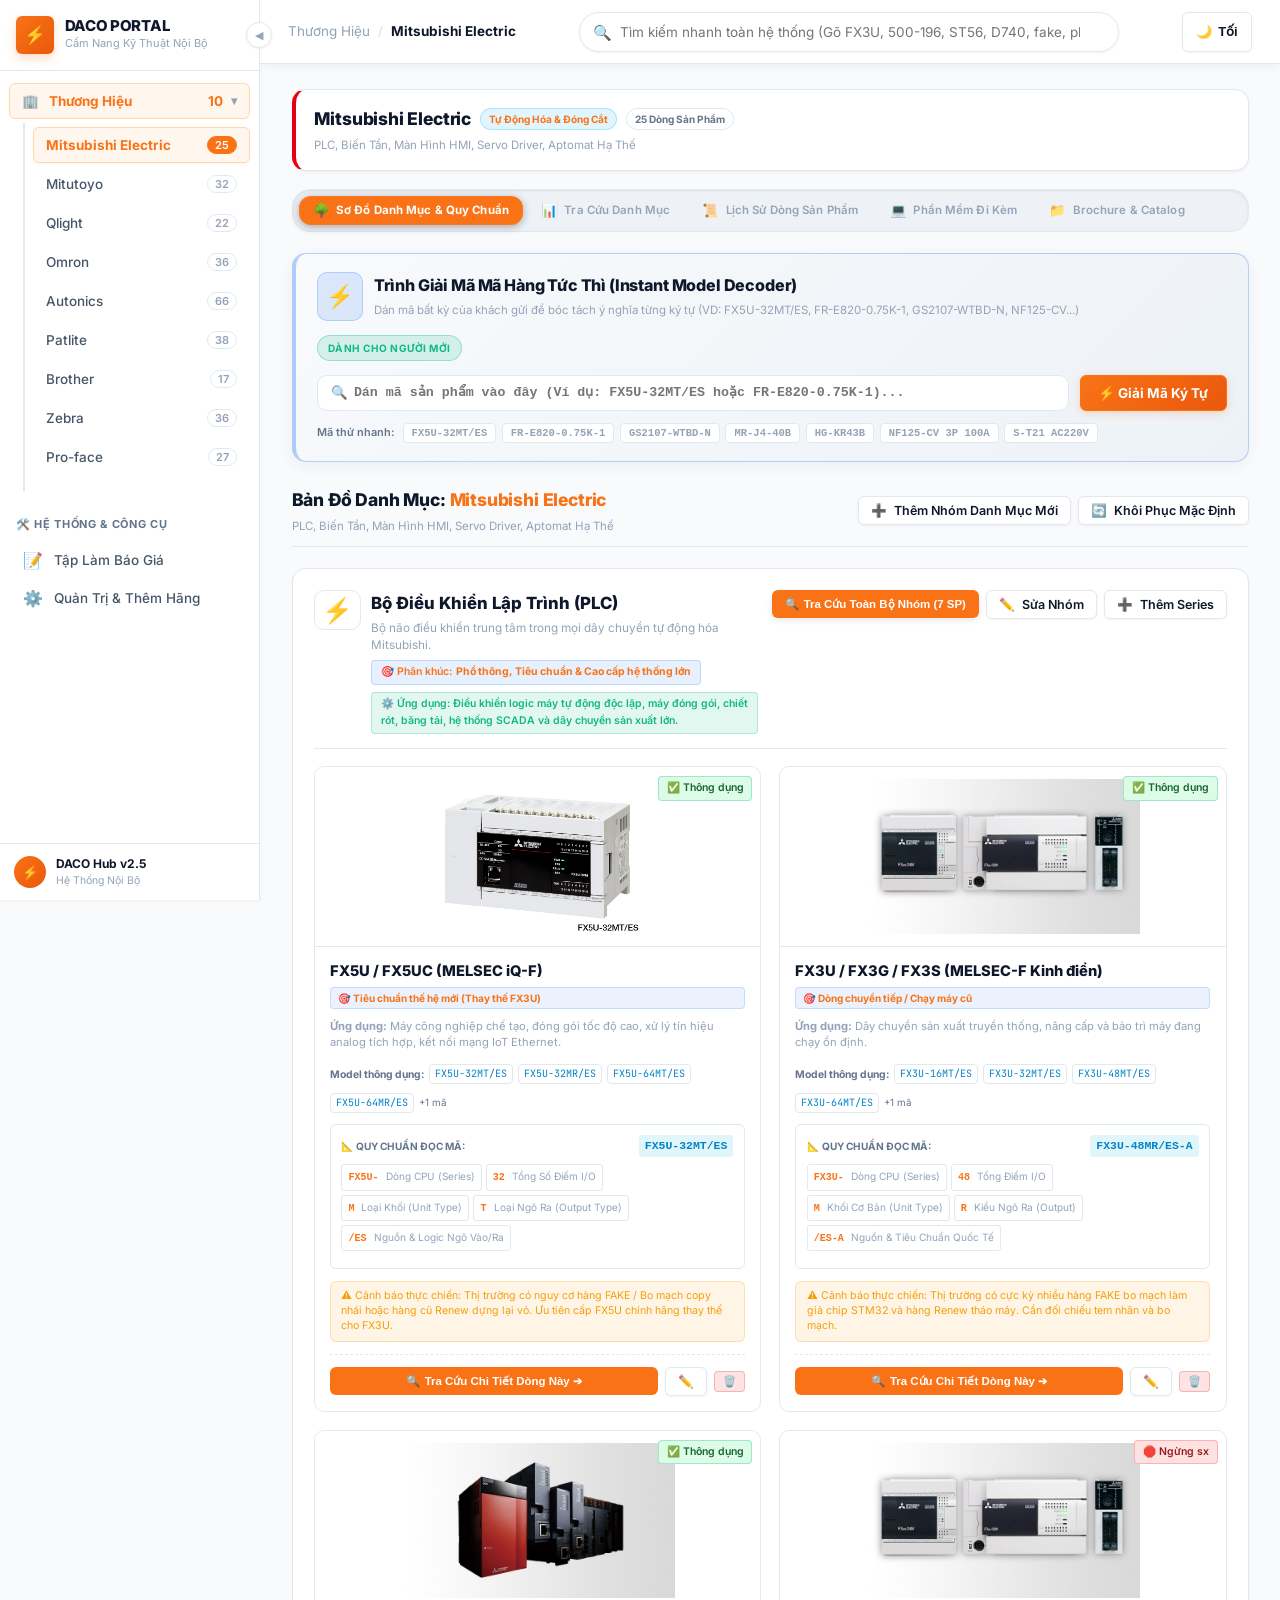
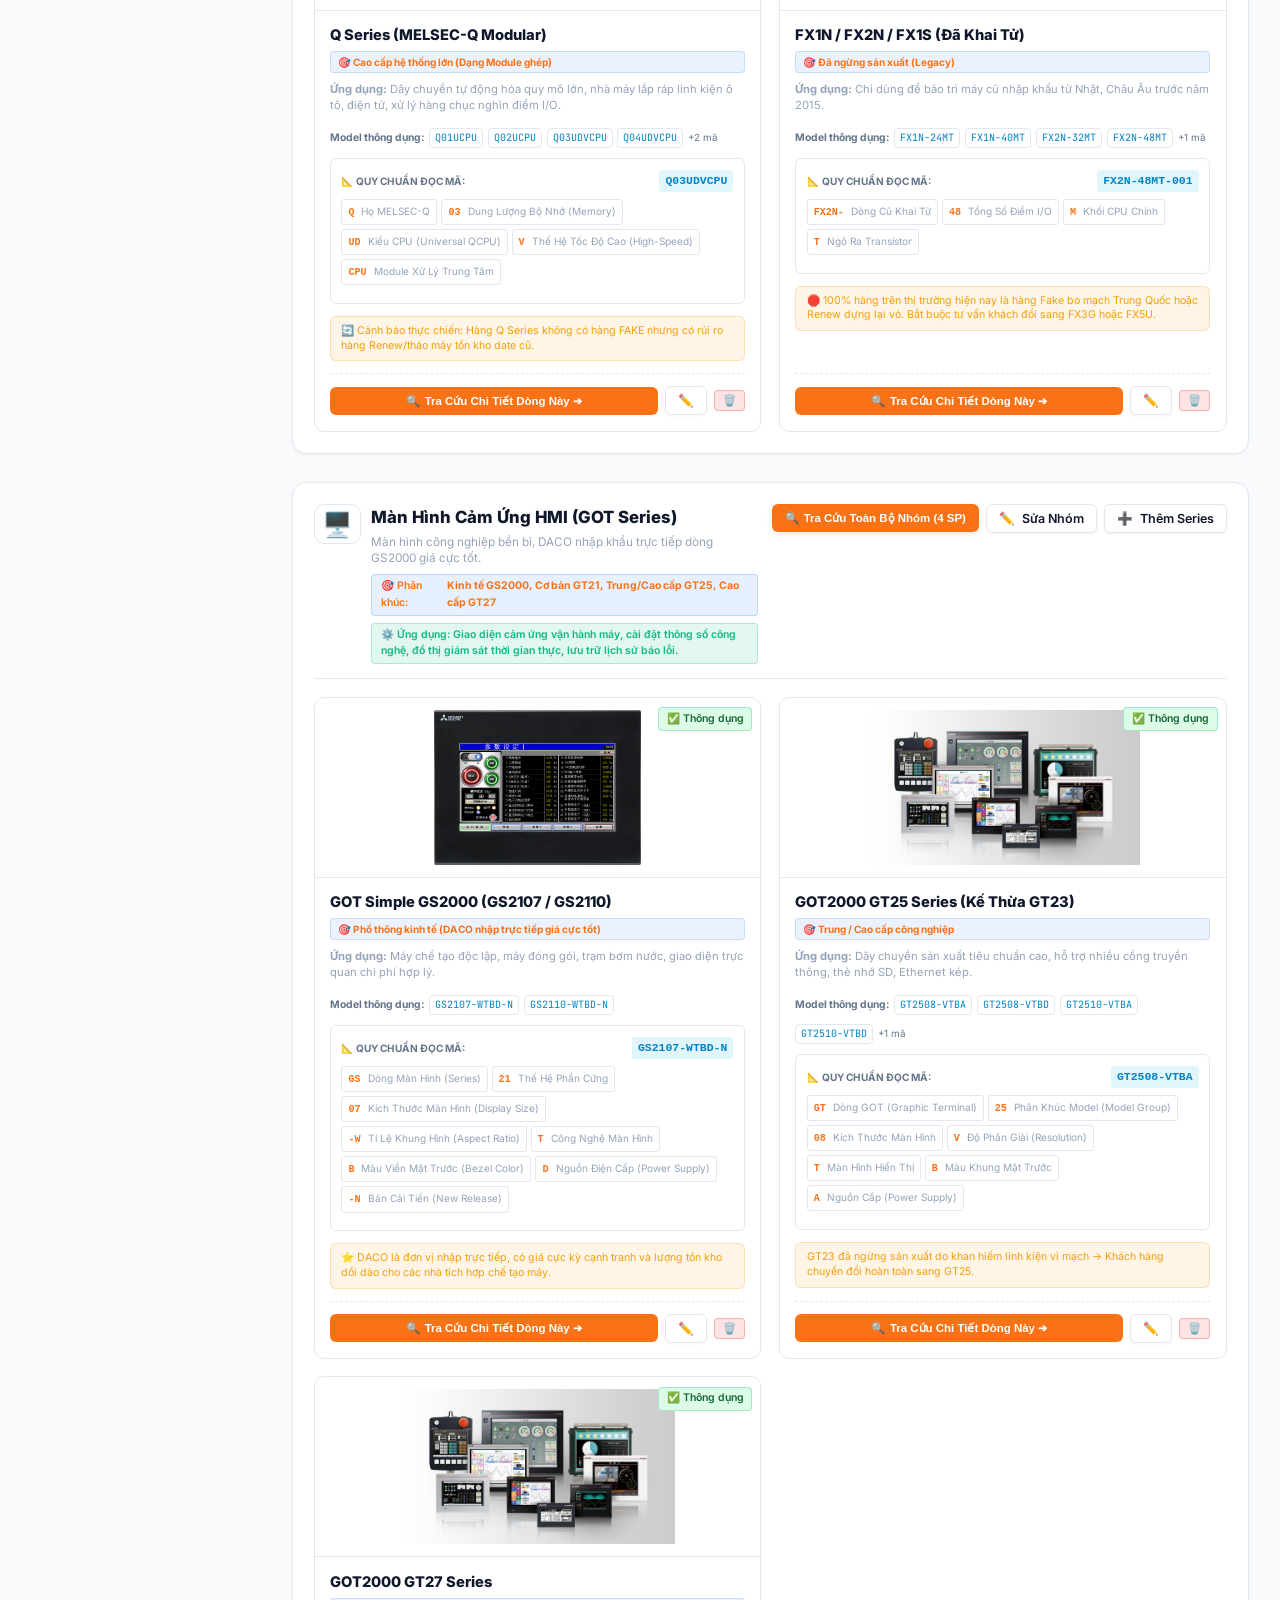
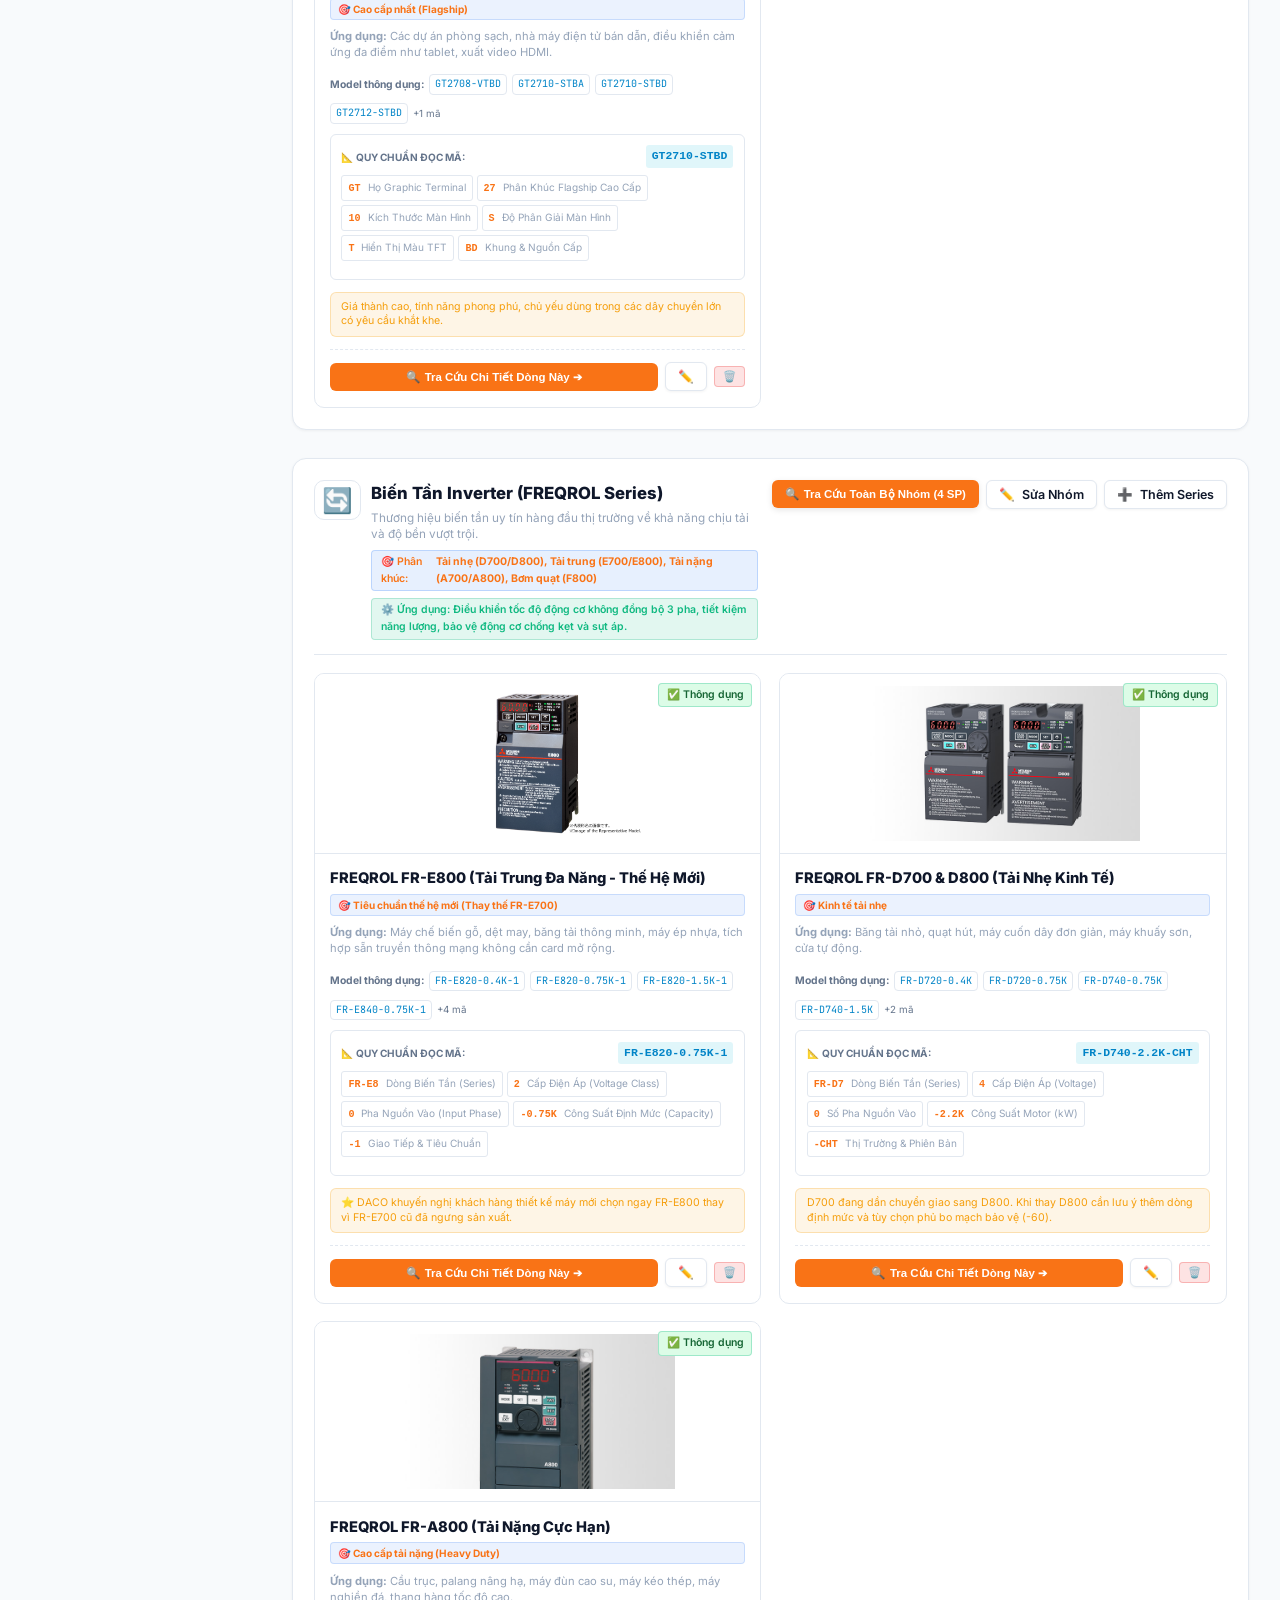
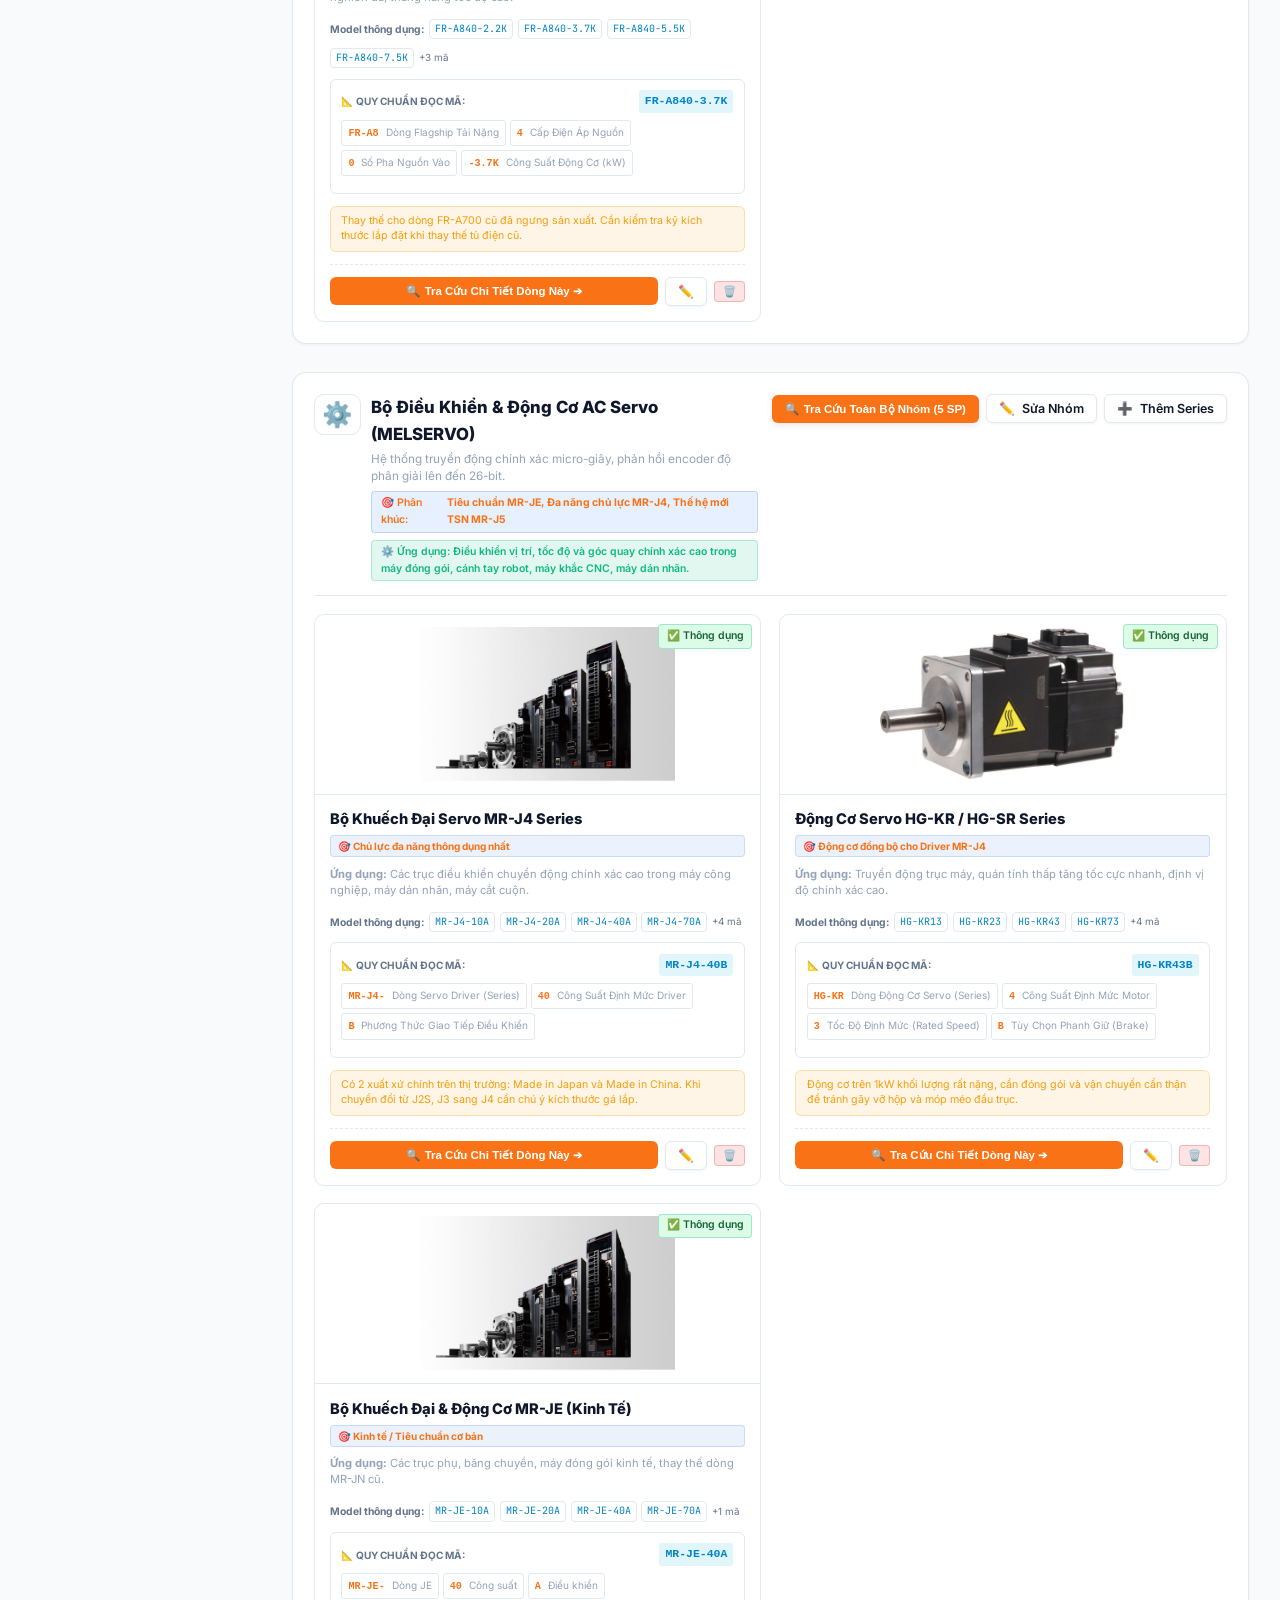
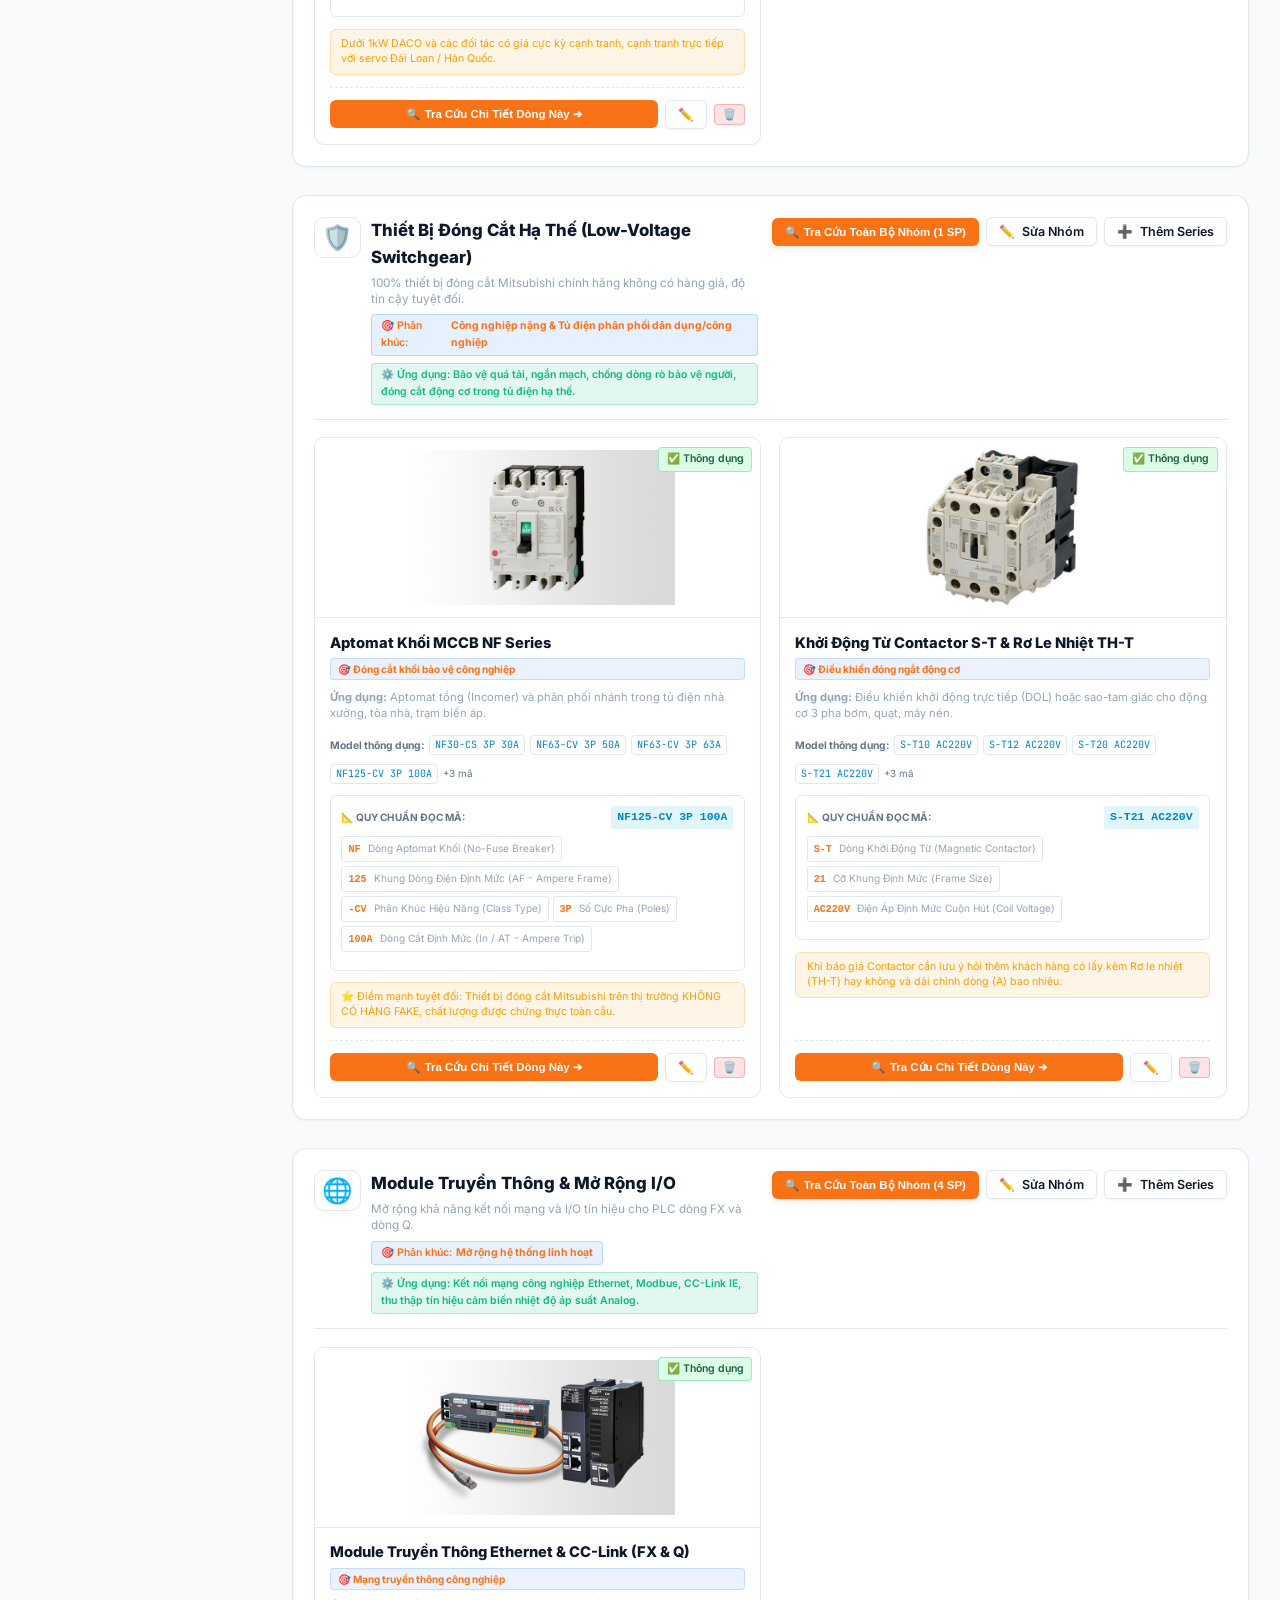
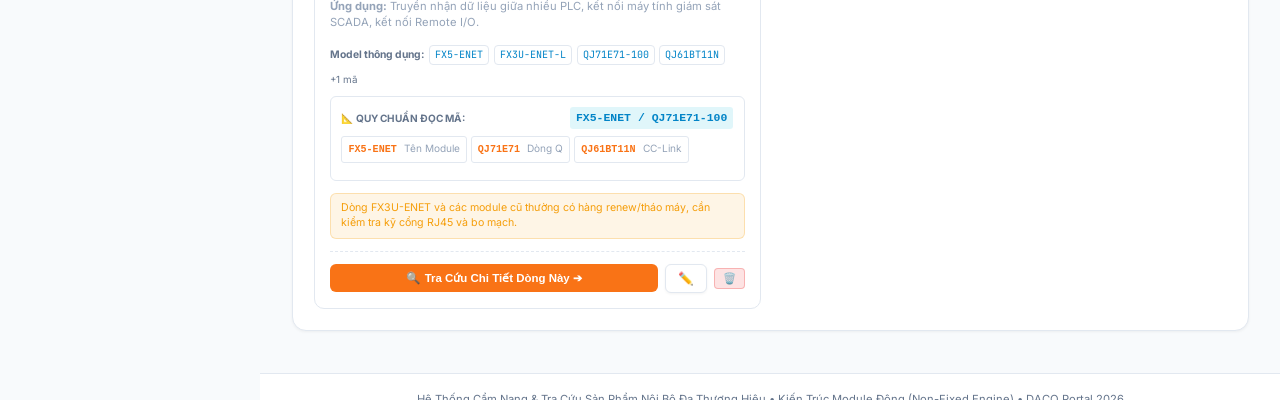
==== index.html @ 9a7bb79b "feat: DACO Technical Portal - Mitsubishi, Qlight, Brother, Pro-face with product thumbnails and deco" ====
<!DOCTYPE html>
<html lang="vi">
<head>
  <meta charset="UTF-8">
  <meta name="viewport" content="width=device-width, initial-scale=1.0">
  <title>DACO PORTAL - Cổng Tra Cứu Kỹ Thuật & Cẩm Nang Sản Phẩm Nội Bộ</title>
  <link rel="preconnect" href="https://fonts.googleapis.com">
  <link rel="preconnect" href="https://fonts.gstatic.com" crossorigin>
  <link href="https://fonts.googleapis.com/css2?family=Inter:wght@300;400;500;600;700;800&family=JetBrains+Mono:wght@400;500;600;700&display=swap" rel="stylesheet">
  <link rel="stylesheet" href="assets/style.css">
</head>
<body data-theme="light">

  <div class="app-layout">
    <!-- LEFT SIDEBAR: DACO 3-TIER NAVIGATION -->
    <aside class="sidebar" id="appSidebar">
      <button class="sidebar-toggle" id="sidebarToggleBtn" title="Thu gọn / Mở rộng menu">◀</button>

      <div class="sidebar-logo">
        <div class="sidebar-logo-icon">⚡</div>
        <div class="sidebar-logo-text">
          <h1>DACO PORTAL</h1>
          <span>Cẩm Nang Kỹ Thuật Nội Bộ</span>
        </div>
      </div>

      <nav class="sidebar-nav">
        <!-- MỤC 1: CẨM NANG THƯƠNG HIỆU (ACCORDION MENU) -->
        <div class="sidebar-accordion" id="sidebarBrandAccordion">
          <button class="sidebar-accordion-btn active" id="brandAccordionToggle" onclick="toggleBrandAccordion()" title="Bấm để đóng/mở danh sách thương hiệu">
            <div class="accordion-title-left">
              <span class="nav-icon">🏢</span>
              <span class="nav-label">Thương Hiệu</span>
            </div>
            <div class="accordion-title-right">
              <span class="badge-count" id="sidebarBrandCount">3</span>
              <span class="accordion-chevron" id="brandAccordionChevron">▾</span>
            </div>
          </button>
          <div class="sidebar-accordion-content" id="sidebarBrandAccordionContent">
            <div class="sidebar-brand-list" id="sidebarBrandList">
              <!-- Render via JS: Mitsubishi, Mitutoyo, Qlight, Omron... -->
            </div>
          </div>
        </div>

        <!-- MỤC 2 & 3: CÔNG CỤ TOÀN HỆ THỐNG -->
        <div class="sidebar-section-title" style="margin-top: 0.75rem;">
          <span>🛠️ HỆ THỐNG & CÔNG CỤ</span>
        </div>
        <button class="sidebar-nav-item" id="sidebarNavQuotation" onclick="switchToGlobalView('quotation')">
          <span class="nav-icon">📝</span>
          <span class="nav-label">Tập Làm Báo Giá</span>
        </button>
        <button class="sidebar-nav-item" id="sidebarNavAdmin" onclick="switchToGlobalView('admin')">
          <span class="nav-icon">⚙️</span>
          <span class="nav-label">Quản Trị & Thêm Hãng</span>
        </button>
      </nav>

      <div class="sidebar-user">
        <div class="sidebar-user-avatar">⚡</div>
        <div class="sidebar-user-info">
          <div class="sidebar-user-name">DACO Hub v2.5</div>
          <div class="sidebar-user-role">Hệ Thống Nội Bộ</div>
        </div>
      </div>
    </aside>

    <!-- RIGHT MAIN CONTENT AREA -->
    <main class="main-content" id="mainContent">
      <!-- Top App Header inside Main Content -->
      <header class="top-header">
        <!-- Breadcrumb Navigation -->
        <div class="header-breadcrumb" id="headerBreadcrumb">
          <span id="bcCategory">Thương Hiệu</span>
          <span style="opacity: 0.35;">/</span>
          <b id="bcCurrent">Mitsubishi Electric</b>
        </div>

        <!-- Universal Global Search Across ALL Brands -->
        <div class="global-search-wrapper">
          <div class="search-input-box">
            <span class="search-icon">🔍</span>
            <input type="text" id="globalSearchInput" class="global-search-input" placeholder="Tìm kiếm nhanh toàn hệ thống (Gõ FX3U, 500-196, ST56, D740, fake, phần mềm...)" autocomplete="off">
            <button class="search-clear-btn" id="searchClearBtn">&times;</button>
          </div>
          <div class="search-dropdown" id="searchDropdown"></div>
        </div>

        <!-- Header Actions: Theme Toggle -->
        <div class="header-actions">
          <button class="theme-toggle" id="themeToggleBtn" title="Chuyển chế độ Sáng / Tối">
            <span id="themeIcon">🌙</span> <span id="themeText">Tối</span>
          </button>
        </div>
      </header>

      <!-- Main Application Container -->
      <div class="app-container">

        <!-- BRAND SPECIFIC VIEWS WRAPPER (Shown when a Brand is selected) -->
        <div id="brandViewsWrapper">
          <!-- Active Brand Info Banner -->
          <div class="active-brand-banner" id="activeBrandBanner">
            <div class="active-brand-info">
              <div class="active-brand-title-row">
                <h2 id="currentBrandName">Mitsubishi Electric</h2>
                <span class="active-brand-badge" id="currentBrandBadge">Tự Động Hóa & Đóng Cắt</span>
                <span class="active-brand-count" id="currentBrandCount">25 Dòng Sản Phẩm</span>
              </div>
              <p id="currentBrandTagline">PLC, Biến Tần, Màn Hình HMI, Servo Driver, Aptomat Hạ Thế</p>
            </div>
          </div>

          <!-- Sub Navigation Tabs for Selected Brand (5 core technical tabs - Tree Map first) -->
          <div class="sub-tab-bar" id="subTabBar">
            <button class="sub-tab-btn active" data-view="tree">
              <span class="tab-icon">🌳</span> <span>Sơ Đồ Danh Mục &amp; Quy Chuẩn</span>
            </button>
            <button class="sub-tab-btn" data-view="catalog">
              <span class="tab-icon">📊</span> <span>Tra Cứu Danh Mục</span>
            </button>
            <button class="sub-tab-btn" data-view="history">
              <span class="tab-icon">📜</span> <span>Lịch Sử Dòng Sản Phẩm</span>
            </button>
            <button class="sub-tab-btn" data-view="software">
              <span class="tab-icon">💻</span> <span>Phần Mềm Đi Kèm</span>
            </button>
            <button class="sub-tab-btn" data-view="brochure">
              <span class="tab-icon">📁</span> <span>Brochure &amp; Catalog</span>
            </button>
          </div>

    <!-- VIEW 0: PRODUCT TREE HIERARCHY & CODE BREAKDOWN (DEFAULT VIEW) -->
    <section id="view-tree" class="view-section">
      <!-- 1. Interactive Model Decoder Bar (Tool dán mã giải mã tức thì) -->
      <div class="tree-decoder-card">
        <div class="tree-decoder-header">
          <div class="tree-decoder-title">
            <span class="tree-decoder-icon">⚡</span>
            <div>
              <h3>Trình Giải Mã Mã Hàng Tức Thì (Instant Model Decoder)</h3>
              <p>Dán mã bất kỳ của khách gửi để bóc tách ý nghĩa từng ký tự (VD: FX5U-32MT/ES, FR-E820-0.75K-1, GS2107-WTBD-N, NF125-CV...)</p>
            </div>
          </div>
          <div class="tree-decoder-badge">Dành Cho Người Mới</div>
        </div>

        <div class="tree-decoder-input-row">
          <div class="tree-decoder-input-wrap">
            <span class="tree-decoder-input-icon">🔍</span>
            <input type="text" id="modelDecoderInput" class="tree-decoder-input" placeholder="Dán mã sản phẩm vào đây (Ví dụ: FX5U-32MT/ES hoặc FR-E820-0.75K-1)..." autocomplete="off">
            <button type="button" id="modelDecoderClearBtn" class="tree-decoder-clear-btn" style="display:none">&times;</button>
          </div>
          <button type="button" id="btnExecuteDecode" class="btn-primary" style="padding: 0.65rem 1.25rem; font-weight: 700; white-space: nowrap;">
            ⚡ Giải Mã Ký Tự
          </button>
        </div>

        <!-- Quick Sample Badges -->
        <div class="tree-decoder-samples" id="treeDecoderSamples">
          <span class="sample-label">Mã thử nhanh:</span>
          <button class="sample-chip" onclick="quickFillDecoder('FX5U-32MT/ES')">FX5U-32MT/ES</button>
          <button class="sample-chip" onclick="quickFillDecoder('FR-E820-0.75K-1')">FR-E820-0.75K-1</button>
          <button class="sample-chip" onclick="quickFillDecoder('GS2107-WTBD-N')">GS2107-WTBD-N</button>
          <button class="sample-chip" onclick="quickFillDecoder('MR-J4-40B')">MR-J4-40B</button>
          <button class="sample-chip" onclick="quickFillDecoder('HG-KR43B')">HG-KR43B</button>
          <button class="sample-chip" onclick="quickFillDecoder('NF125-CV 3P 100A')">NF125-CV 3P 100A</button>
          <button class="sample-chip" onclick="quickFillDecoder('S-T21 AC220V')">S-T21 AC220V</button>
        </div>

        <!-- Decoder Result Box -->
        <div id="modelDecoderResultBox" class="tree-decoder-result hidden"></div>
      </div>

      <!-- 2. Tree Hierarchy Header & Controls -->
      <div class="tree-toolbar">
        <div class="tree-toolbar-info">
          <h2 class="tree-toolbar-title" id="treeBrandTitle">Bản Đồ Danh Mục Sản Phẩm (Category Tree &amp; Mindmap)</h2>
          <span class="tree-toolbar-sub" id="treeBrandSub">Bố cục hệ thống chuẩn hóa theo Catalog hãng • Có ảnh thực tế &amp; quy chuẩn đọc mã</span>
        </div>
        <div class="tree-toolbar-actions">
          <button type="button" class="btn-secondary btn-sm" onclick="openAddCategoryModal()">
            <span>➕</span> <span>Thêm Nhóm Danh Mục Mới</span>
          </button>
          <button type="button" class="btn-secondary btn-sm" onclick="resetBrandTreeData()" title="Khôi phục cấu trúc chuẩn mặc định của hãng">
            <span>🔄</span> <span>Khôi Phục Mặc Định</span>
          </button>
        </div>
      </div>

      <!-- 3. Dynamic Categories & Series Cards Container -->
      <div id="treeCategoriesContainer" class="tree-categories-wrapper"></div>
    </section>

    <!-- VIEW 1: CATALOG TABLE (100% BULLET POINTS) -->
    <section id="view-catalog" class="view-section hidden">
      <!-- Fast Filter Bar for Catalog -->
      <div class="catalog-filter-bar">
        <div class="filter-item">
          <label class="filter-label">Chủng Loại:</label>
          <select id="filterCategory" class="filter-select" onchange="applyCatalogFilters()">
            <option value="all">Tất cả chủng loại</option>
          </select>
        </div>

        <div class="filter-item">
          <label class="filter-label">Trạng Thái:</label>
          <select id="filterStatus" class="filter-select" onchange="applyCatalogFilters()">
            <option value="all">Tất cả trạng thái</option>
            <option value="Thông dụng">✅ Thông dụng</option>
            <option value="Ngừng sx">🛑 Ngừng sản xuất</option>
            <option value="Hiếm">⚡ Hiếm</option>
            <option value="Mới">✨ Mới</option>
            <option value="fake">⚠️ Có cảnh báo Fake</option>
            <option value="renew">🔄 Có cảnh báo Renew</option>
          </select>
        </div>

        <div class="filter-item">
          <label class="filter-label">Phần Mềm Đi Kèm:</label>
          <select id="filterSoftware" class="filter-select" onchange="applyCatalogFilters()">
            <option value="all">Tất cả</option>
            <option value="has_software">💻 Có phần mềm</option>
            <option value="no_software">Không dùng phần mềm</option>
          </select>
        </div>

        <div class="filter-item" style="flex: 1; min-width: 170px;">
          <label class="filter-label">Lọc nhanh Model / Series:</label>
          <input type="text" id="filterKeyword" class="filter-input" placeholder="Gõ mã model, tên series..." oninput="applyCatalogFilters()">
        </div>

        <div class="filter-actions">
          <button type="button" class="btn-supplier-directory" onclick="openAllSuppliersDirectory()" title="Tra cứu toàn bộ hồ sơ nhà cung cấp & khuyến nghị mua hàng thực chiến">
            <span>🏢</span> <span>Hồ Sơ Nhà Cung Cấp</span>
          </button>
          <button class="btn-filter-reset" onclick="resetCatalogFilters()" title="Đặt lại bộ lọc">
            🔄 Đặt lại
          </button>
          <button type="button" class="btn-filter-reset" onclick="resetColumnWidths()" title="Khôi phục độ rộng các cột về mặc định ban đầu (chuẩn Excel)" style="background: var(--bg-card); border-color: var(--border-color); color: var(--text-main);">
            📐 Reset Cột
          </button>
          <span id="filterResultCount" class="filter-count-badge">0 SP</span>
        </div>
      </div>

      <div class="table-container">
        <table id="catalogTable" class="resizable-table">
          <thead>
            <tr>
              <th class="text-center" data-col="0" style="width: 45px; min-width: 40px;">STT</th>
              <th data-col="1" style="width: 290px; min-width: 240px;">Chủng Loại, Dòng & Trạng Thái</th>
              <th data-col="2" style="width: 180px; min-width: 140px;">Model Thông Dụng</th>
              <th data-col="3" style="width: 320px; min-width: 220px;">Đặc Điểm & Cảnh Báo Kỹ Thuật (Bullet Points)</th>
              <th data-col="4" style="width: 230px; min-width: 180px;">Nhà Cung Cấp Thế Mạnh</th>
              <th data-col="5" style="width: 130px; min-width: 100px;">Phần Mềm</th>
              <th class="text-center" data-col="6" style="width: 120px; min-width: 90px;">Tài Liệu</th>
            </tr>
          </thead>
          <tbody id="catalogTableBody">
            <!-- Render via JS -->
          </tbody>
        </table>
      </div>
    </section>

    <!-- VIEW 2: HISTORY TIMELINE -->
    <section id="view-history" class="view-section hidden">
      <div style="margin-bottom: 1.25rem;">
        <h2 style="font-size: 1.25rem; font-weight: 800; margin-bottom: 0.25rem;">Sơ Đồ Lịch Sử & Lộ Trình Tiến Hóa Dòng Đời Sản Phẩm</h2>
        <p style="color: var(--text-muted); font-size: 0.88rem;">Giúp nhân viên ghi nhớ nhanh lộ trình thay thế: Dòng cũ khai tử ➔ Dòng chuyển tiếp ➔ Dòng chuẩn hiện hành ➔ Dòng tương lai.</p>
      </div>
      <div id="historyContainer" class="history-section">
        <!-- Render via JS -->
      </div>
    </section>

    <!-- VIEW 3: SOFTWARE ECOSYSTEM -->
    <section id="view-software" class="view-section hidden">
      <div style="margin-bottom: 1.25rem;">
        <h2 style="font-size: 1.25rem; font-weight: 800; margin-bottom: 0.25rem;">Hệ Thống Phần Mềm Kỹ Thuật Đi Kèm</h2>
        <p style="color: var(--text-muted); font-size: 0.88rem;">Bảng tra cứu các phần mềm lập trình, cài đặt tham số, mô phỏng và thu thập dữ liệu chuyên dụng theo từng thiết bị.</p>
      </div>
      <div id="softwareContainer" class="software-grid">
        <!-- Render via JS -->
      </div>
    </section>

    <!-- VIEW 4: BROCHURE LIBRARY -->
    <section id="view-brochure" class="view-section hidden">
      <div style="margin-bottom: 1.25rem;">
        <h2 style="font-size: 1.25rem; font-weight: 800; margin-bottom: 0.25rem;">Thư Viện Tài Liệu Kỹ Thuật & Catalog PDF</h2>
        <p style="color: var(--text-muted); font-size: 0.88rem;">Xem trực tiếp hoặc tải về catalog chính hãng, bản vẽ kích thước và hướng dẫn sử dụng của thương hiệu đang chọn.</p>
      </div>
      <div id="brochureContainer" class="software-grid" style="grid-template-columns: repeat(auto-fill, minmax(280px, 1fr));">
        <!-- Render via JS according to active brand -->
      </div>
    </section>
  </div> <!-- /#brandViewsWrapper -->

    <!-- VIEW 5: QUOTATION SIMULATOR & AUTO-SCORING -->
    <section id="view-quotation" class="view-section hidden">
      <div style="margin-bottom: 1.25rem;">
        <h2 style="font-size: 1.25rem; font-weight: 800; margin-bottom: 0.25rem;">📝 Lập Báo Giá Thực Chiến (Quotation Tool)</h2>
        <p style="color: var(--text-muted); font-size: 0.88rem;">Nhân viên thực hành lập báo giá nhanh theo các tình huống RFQ thực tế. Hỗ trợ tự động tính toán Margin, thành tiền, thuế VAT, xuất CSV và sao chép định dạng gửi Zalo/Email cho khách hàng.</p>
      </div>

      <!-- Scenario Selector Box -->
      <div class="quotation-scenario-card">
        <div style="display: flex; align-items: center; justify-content: space-between; gap: 1rem; margin-bottom: 0.75rem; flex-wrap: wrap;">
          <div style="font-weight: 800; font-size: 1rem; display: flex; align-items: center; gap: 0.5rem;">
            <span>🎯</span> <span>CHỌN TÌNH HUỐNG YÊU CẦU BÁO GIÁ (RFQ):</span>
          </div>
          <select id="scenarioSelect" class="form-input" style="max-width: 480px; font-weight: 700; color: var(--accent-blue);">
            <!-- Render via JS -->
          </select>
        </div>

        <div style="background: var(--bg-secondary); border: 1px solid var(--border-color); border-radius: var(--radius-md); padding: 0.85rem 1rem;">
          <div style="font-size: 0.72rem; font-weight: 700; color: var(--text-dim); text-transform: uppercase; margin-bottom: 0.35rem;">Nội dung yêu cầu từ Khách hàng:</div>
          <div id="rawInquiryText" style="white-space: pre-line; font-size: 0.88rem; line-height: 1.5; color: var(--text-main); font-weight: 500;"></div>
        </div>

        <div id="scenarioCheckpoints" style="margin-top: 0.75rem; display: flex; gap: 0.5rem; flex-wrap: wrap;"></div>
      </div>

      <!-- Customer & Terms Setting -->
      <div class="quotation-meta-grid">
        <div>
          <label class="form-label">Tên Khách Hàng / Công Ty:</label>
          <input type="text" id="quoteCustomerName" class="form-input" value="Công ty TNHH Cơ Khí & Tự Động Hóa An Phát">
        </div>
        <div>
          <label class="form-label">Phân Loại Khách Hàng:</label>
          <select id="quoteCustomerType" class="form-input">
            <option value="Thương Mại">Khách Thương Mại (Margin 8% - 12%)</option>
            <option value="Chế Tạo Máy (OEM)" selected>Khách Chế Tạo Máy CTM (Margin 12% - 18%)</option>
            <option value="Nhà Máy FDI">Khách Nhà Máy FDI (Margin 18% - 25%)</option>
            <option value="Nhà Thầu Tủ Điện">Nhà Thầu Tủ Điện (Margin 10% - 15%)</option>
          </select>
        </div>
        <div>
          <label class="form-label">Yêu Cầu Chứng Chỉ CO/CQ:</label>
          <select id="quoteCoCqReq" class="form-input">
            <option value="Có">Bắt buộc CO/CQ gốc chính hãng</option>
            <option value="Bản scan">Chấp nhận CO/CQ bản scan</option>
            <option value="Không">Không cần CO/CQ</option>
          </select>
        </div>
        <div>
          <label class="form-label">Thuế Suất VAT:</label>
          <select id="quoteVatRate" class="form-input">
            <option value="10" selected>VAT 10%</option>
            <option value="8">VAT 8%</option>
            <option value="0">Không VAT (Khách ngoài)</option>
          </select>
        </div>
      </div>

      <!-- Quotation Items Table -->
      <div class="table-container" style="margin-bottom: 1rem;">
        <table id="quoteItemsTable">
          <thead>
            <tr>
              <th style="width: 35px;" class="text-center">#</th>
              <th style="min-width: 140px;">Mã Model</th>
              <th style="min-width: 180px;">Tên Thiết Bị / Mô Tả</th>
              <th style="width: 70px;" class="text-center">SL</th>
              <th style="width: 70px;">ĐVT</th>
              <th style="min-width: 130px;">Nhà Cung Cấp</th>
              <th style="min-width: 100px;">Xuất Xứ</th>
              <th style="min-width: 110px;">Tiến Độ</th>
              <th style="min-width: 110px;">Giá Vốn (₫)</th>
              <th style="min-width: 110px;">Giá Bán (₫)</th>
              <th style="min-width: 90px;" class="text-center">Margin</th>
              <th style="min-width: 120px;" class="text-right">Thành Tiền (₫)</th>
              <th style="width: 40px;"></th>
            </tr>
          </thead>
          <tbody id="quoteItemsBody">
            <!-- Render via JS -->
          </tbody>
        </table>
      </div>

      <div style="display: flex; justify-content: space-between; align-items: center; margin-bottom: 1.5rem; flex-wrap: wrap; gap: 1rem;">
        <button class="btn-secondary" id="btnAddQuoteRow">+ Thêm Dòng Mặt Hàng</button>
        <div id="quoteSummaryTotals" style="text-align: right; font-size: 0.9rem; line-height: 1.6;">
          <!-- Auto Calculated Totals -->
        </div>
      </div>

      <!-- Quotation Practical Action Toolbar (Bỏ đánh giá tiêu chí theo yêu cầu) -->
      <div class="quote-actions-bar" style="display: flex; gap: 0.75rem; justify-content: flex-end; align-items: center; margin: 1.5rem 0 2rem 0; flex-wrap: wrap;">
        <button class="btn-secondary" id="btnClearQuoteTable" onclick="resetQuoteTable()">
          🔄 Làm Mới Bảng
        </button>
        <button class="btn-secondary" id="btnDownloadQuoteCsv" onclick="downloadQuoteCsv()">
          📥 Tải File CSV Báo Giá
        </button>
        <button class="btn-secondary" id="btnPrintQuote" onclick="window.print()">
          🖨️ In Báo Giá (Print)
        </button>
        <button class="btn-primary" id="btnCopyQuote" onclick="copyQuotationToClipboard()" style="background: var(--gradient-primary); border-color: var(--accent);">
          📋 Sao Chép Báo Giá Gửi Zalo / Email
        </button>
      </div>
    </section>

    <!-- VIEW 6: ADMIN DATA MANAGER & NEW BRAND CREATOR -->
    <section id="view-admin" class="view-section hidden">
      <div style="margin-bottom: 1.25rem;">
        <h2 style="font-size: 1.25rem; font-weight: 800; margin-bottom: 0.25rem;">⚙️ Quản Trị Hệ Thống: Cập Nhật & Mở Rộng</h2>
        <p style="color: var(--text-muted); font-size: 0.88rem;">Cập nhật danh mục sản phẩm, quản lý thư viện tài liệu & phần mềm, hoặc mở rộng thêm thương hiệu mới hoàn toàn.</p>
      </div>

      <!-- 2 Main Admin Update Tabs -->
      <div class="admin-main-tabs" id="adminMainTabs">
        <button class="admin-main-tab active" id="btnAdminTabProducts" onclick="switchAdminMainTab('products')">
          <span>📦</span> <span>Tab 1: Cập Nhật Sản Phẩm</span>
        </button>
        <button class="admin-main-tab" id="btnAdminTabDocs" onclick="switchAdminMainTab('docs')">
          <span>📚</span> <span>Tab 2: Cập Nhật Tài Liệu & Phần Mềm</span>
        </button>
      </div>

      <!-- TAB 1: CẬP NHẬT SẢN PHẨM & TẠO HÃNG -->
      <div id="adminTabContentProducts">
        <div class="admin-grid">
          <!-- Form 1: Add Product to Existing Brand -->
          <div class="admin-card">
            <h3 style="font-size: 1.1rem; font-weight: 800; margin-bottom: 1rem; color: var(--accent-cyan); display: flex; align-items: center; gap: 0.5rem;">
              <span>➕</span> <span>Thêm Sản Phẩm Mới Vào Hãng Đã Có</span>
            </h3>

            <!-- Toggle: Manual vs CSV Upload -->
            <div class="admin-mode-toggle" id="adminModeToggle">
              <button class="admin-mode-btn active" data-mode="manual" onclick="switchAdminMode('manual')">
                ✏️ Nhập Tay
              </button>
              <button class="admin-mode-btn" data-mode="upload" onclick="switchAdminMode('upload')">
                📂 Upload File CSV
              </button>
            </div>

            <!-- Manual Entry Form -->
            <div id="adminManualForm">
              <div style="margin-bottom: 0.75rem;">
                <label class="form-label">Chọn Thương Hiệu:</label>
                <select id="adminProductBrand" class="form-input">
                  <!-- Render via JS -->
                </select>
              </div>

              <div style="display: grid; grid-template-columns: 1fr 1fr; gap: 0.75rem; margin-bottom: 0.75rem;">
                <div>
                  <label class="form-label">Tên Dòng / Series (In Đậm):</label>
                  <input type="text" id="adminProdSerial" class="form-input" placeholder="Ví dụ: FX5U, E800, Series 500...">
                </div>
                <div>
                  <label class="form-label">Chủng Loại (Cat):</label>
                  <input type="text" id="adminProdCat" class="form-input" placeholder="Ví dụ: PLC, Biến tần, Thước Cặp...">
                </div>
              </div>

              <div style="margin-bottom: 0.75rem;">
                <label class="form-label">Phân Loại Chi Tiết (Subcat):</label>
                <input type="text" id="adminProdSubcat" class="form-input" placeholder="Ví dụ: PLC thế hệ mới hiệu năng cao iQ-F...">
              </div>

              <div style="display: grid; grid-template-columns: 1fr 1fr 1fr; gap: 0.75rem; margin-bottom: 0.75rem;">
                <div>
                  <label class="form-label">Trạng Thái:</label>
                  <select id="adminProdStatus" class="form-input">
                    <option value="Thông dụng">Thông dụng</option>
                    <option value="Ngừng sx">Ngừng sx</option>
                    <option value="Hiếm">Hiếm</option>
                    <option value="Mới">Mới</option>
                  </select>
                </div>
                <div>
                  <label class="form-label">Nguy cơ Fake?</label>
                  <select id="adminProdFake" class="form-input">
                    <option value="Không">Không</option>
                    <option value="Có">Có</option>
                  </select>
                </div>
                <div>
                  <label class="form-label">Nguy cơ Renew?</label>
                  <select id="adminProdRenew" class="form-input">
                    <option value="Không">Không</option>
                    <option value="Có">Có</option>
                  </select>
                </div>
              </div>

              <div style="margin-bottom: 0.75rem;">
                <label class="form-label">Model Thông Dụng (Mỗi mã cách nhau dấu phẩy hoặc xuống dòng):</label>
                <textarea id="adminProdModels" class="form-input" rows="2" placeholder="FX5U-32MT/ES, FX5U-64MT/ES..."></textarea>
              </div>

              <div style="margin-bottom: 0.75rem;">
                <label class="form-label">Model Thay Thế / Nâng Cấp:</label>
                <input type="text" id="adminProdReplacement" class="form-input" placeholder="Ví dụ: Dòng FX5U thay thế FX3U...">
              </div>

              <div style="margin-bottom: 0.75rem;">
                <label class="form-label">Đặc Điểm & Cảnh Báo (Mỗi ý 1 dòng):</label>
                <textarea id="adminProdPoints" class="form-input" rows="3" placeholder="**Bản chất**: ...&#10;**Ứng dụng**: ...&#10;**Cảnh báo**: ..."></textarea>
              </div>

              <div style="display: grid; grid-template-columns: 1fr 1fr; gap: 0.75rem; margin-bottom: 1rem;">
                <div>
                  <label class="form-label">Phần Mềm Đi Kèm:</label>
                  <input type="text" id="adminProdSoftware" class="form-input" placeholder="Ví dụ: GX Works3">
                </div>
                <div>
                  <label class="form-label">Link Brochure / Catalog:</label>
                  <input type="text" id="adminProdBrochure" class="form-input" placeholder="Ví dụ: https://... hoặc file PDF">
                </div>
              </div>

              <div style="margin-bottom: 1.25rem;">
                <label class="form-label">Nhà Cung Cấp Thế Mạnh:</label>
                <input type="text" id="adminProdSuppliers" class="form-input" placeholder="Tuyến 1: Phạm Dương, Hợp Long | Tuyến 2: Kovi">
              </div>

              <button class="btn-primary" id="btnAdminSaveProduct" style="width: 100%;">
                💾 LƯU SẢN PHẨM MỚI VÀO HỆ THỐNG
              </button>
            </div>

            <!-- CSV Upload Form -->
            <div id="adminUploadForm" class="hidden">
              <div style="margin-bottom: 0.75rem;">
                <label class="form-label">Thêm Vào Thương Hiệu:</label>
                <select id="adminCsvBrand" class="form-input">
                  <!-- Render via JS -->
                </select>
              </div>

              <!-- Template Download -->
              <div class="csv-template-bar">
                <span>📄 Chưa có file? Tải template CSV mẫu:</span>
                <button class="btn-template" onclick="downloadCsvTemplate()">⬇️ Tải Template CSV</button>
              </div>

              <!-- Drop Zone -->
              <div class="csv-drop-zone" id="csvDropZone" onclick="document.getElementById('csvFileInput').click()">
                <div class="csv-drop-icon">📂</div>
                <div class="csv-drop-title">Kéo & Thả file CSV vào đây</div>
                <div class="csv-drop-sub">hoặc click để chọn file • Hỗ trợ .csv (UTF-8)</div>
                <input type="file" id="csvFileInput" accept=".csv,.txt" style="display:none">
              </div>

              <!-- Preview Area -->
              <div id="csvPreviewArea" class="hidden">
                <div class="csv-preview-header">
                  <span id="csvPreviewCount">0 sản phẩm</span>
                  <div style="display:flex; gap:0.5rem;">
                    <button class="btn-secondary" style="font-size:0.8rem; padding: 0.3rem 0.7rem;" onclick="clearCsvUpload()">✖ Xóa</button>
                    <button class="btn-primary" style="font-size:0.8rem; padding: 0.3rem 0.9rem;" id="btnConfirmCsvImport">✅ Xác Nhận Import</button>
                  </div>
                </div>
                <div class="csv-preview-table-wrap">
                  <table class="csv-preview-table">
                    <thead><tr id="csvPreviewHead"></tr></thead>
                    <tbody id="csvPreviewBody"></tbody>
                  </table>
                </div>
              </div>
            </div>
          </div>

          <!-- Form 2: Create Brand-New Brand (Via File Upload or Manual) -->
          <div class="admin-card">
            <h3 style="font-size: 1.1rem; font-weight: 800; margin-bottom: 1rem; color: #a855f7; display: flex; align-items: center; gap: 0.5rem;">
              <span>🚀</span> <span>Khởi Tạo & Import Thương Hiệu Mới</span>
            </h3>

            <!-- Mode Toggle: File Upload vs Manual -->
            <div class="admin-mode-toggle" id="adminNewBrandModeToggle">
              <button class="admin-mode-btn active" id="btnModeNewBrandUpload" data-mode="upload" onclick="switchNewBrandMode('upload')">
                📂 Import File CSV (Tạo Hãng + SP)
              </button>
              <button class="admin-mode-btn" id="btnModeNewBrandManual" data-mode="manual" onclick="switchNewBrandMode('manual')">
                ✏️ Khởi Tạo Thủ Công
              </button>
            </div>

            <!-- Mode 1: Create Brand from CSV File (Default) -->
            <div id="newBrandUploadForm">
              <!-- Quick Brand Meta (Auto-filled on file drop or editable) -->
              <div style="background: var(--bg-secondary); padding: 0.85rem; border-radius: var(--radius-md); border: 1px solid var(--border-color); margin-bottom: 0.75rem;">
                <div style="font-size: 0.75rem; font-weight: 800; color: var(--text-dim); text-transform: uppercase; margin-bottom: 0.4rem;">
                  1. THÔNG TIN NHẬN DIỆN THƯƠNG HIỆU:
                </div>
                <div style="display: grid; grid-template-columns: 1fr 1fr; gap: 0.6rem; margin-bottom: 0.5rem;">
                  <div>
                    <label class="form-label" style="font-size: 0.75rem;">Tên Thương Hiệu:</label>
                    <input type="text" id="newBrandCsvName" class="form-input" placeholder="Tự điền theo tên file hoặc gõ: Omron, SMC...">
                  </div>
                  <div>
                    <label class="form-label" style="font-size: 0.75rem;">Mã Định Danh (Slug):</label>
                    <input type="text" id="newBrandCsvSlug" class="form-input" placeholder="omron, smc, siemens...">
                  </div>
                </div>
                <div style="display: grid; grid-template-columns: 60px 100px 1fr; gap: 0.6rem;">
                  <div>
                    <label class="form-label" style="font-size: 0.75rem;">Icon:</label>
                    <input type="text" id="newBrandCsvIcon" class="form-input text-center" value="🏢">
                  </div>
                  <div>
                    <label class="form-label" style="font-size: 0.75rem;">Màu Hãng:</label>
                    <input type="color" id="newBrandCsvColor" class="form-input" value="#005bac" style="height: 38px; padding: 2px;">
                  </div>
                  <div>
                    <label class="form-label" style="font-size: 0.75rem;">Lĩnh Vực / Badge:</label>
                    <input type="text" id="newBrandCsvBadge" class="form-input" placeholder="Ví dụ: Thiết Bị Cảm Biến & Khí Nén">
                  </div>
                </div>
              </div>

              <!-- Template Download -->
              <div class="csv-template-bar">
                <span>📄 Chưa có file? Tải template CSV mẫu cho hãng mới:</span>
                <button class="btn-template" onclick="downloadNewBrandCsvTemplate()">⬇️ Tải Template CSV Hãng</button>
              </div>

              <!-- Drop Zone for Brand CSV -->
              <div class="csv-drop-zone" id="newBrandCsvDropZone" onclick="document.getElementById('newBrandCsvFileInput').click()">
                <div class="csv-drop-icon">🚀</div>
                <div class="csv-drop-title">Kéo & Thả file CSV của hãng mới vào đây</div>
                <div class="csv-drop-sub">Tự động nhận diện tên thương hiệu và nạp toàn bộ danh mục sản phẩm • Hỗ trợ .csv (UTF-8)</div>
                <input type="file" id="newBrandCsvFileInput" accept=".csv,.txt" style="display:none">
              </div>

              <!-- Preview Area for Brand CSV -->
              <div id="newBrandCsvPreviewArea" class="hidden">
                <div class="csv-preview-header">
                  <span id="newBrandCsvPreviewCount">0 sản phẩm</span>
                  <div style="display:flex; gap:0.5rem;">
                    <button class="btn-secondary" style="font-size:0.8rem; padding: 0.3rem 0.7rem;" onclick="clearNewBrandCsvUpload()">✖ Xóa</button>
                    <button class="btn-primary" style="font-size:0.8rem; padding: 0.3rem 0.9rem; background: #a855f7; border-color: #a855f7;" id="btnConfirmNewBrandCsvImport">✨ Xác Nhận Tạo Hãng & Import Sản Phẩm</button>
                  </div>
                </div>
                <div class="csv-preview-table-wrap">
                  <table class="csv-preview-table">
                    <thead><tr id="newBrandCsvPreviewHead"></tr></thead>
                    <tbody id="newBrandCsvPreviewBody"></tbody>
                  </table>
                </div>
              </div>
            </div>

            <!-- Mode 2: Manual Brand Creation Form -->
            <div id="newBrandManualForm" class="hidden">
              <div style="margin-bottom: 0.75rem;">
                <label class="form-label">Tên Thương Hiệu:</label>
                <input type="text" id="adminBrandName" class="form-input" placeholder="Ví dụ: Omron, Schneider, Siemens, SMC...">
              </div>

              <div style="display: grid; grid-template-columns: 1fr 1fr; gap: 0.75rem; margin-bottom: 0.75rem;">
                <div>
                  <label class="form-label">Mã Định Danh (Slug không dấu):</label>
                  <input type="text" id="adminBrandId" class="form-input" placeholder="Ví dụ: omron, schneider...">
                </div>
                <div>
                  <label class="form-label">Màu Nhận Diện Thương Hiệu:</label>
                  <input type="color" id="adminBrandColor" class="form-input" value="#005bac" style="height: 42px; padding: 2px;">
                </div>
              </div>

              <div style="display: grid; grid-template-columns: 80px 1fr; gap: 0.75rem; margin-bottom: 0.75rem;">
                <div>
                  <label class="form-label">Icon:</label>
                  <input type="text" id="adminBrandIcon" class="form-input text-center" value="🏷️">
                </div>
                <div>
                  <label class="form-label">Badge Chuyên Môn:</label>
                  <input type="text" id="adminBrandBadge" class="form-input" placeholder="Ví dụ: Cảm Biến & Rơ Le Công Nghiệp">
                </div>
              </div>

              <div style="margin-bottom: 1.25rem;">
                <label class="form-label">Mô Tả Sản Phẩm Chủ Lực (Tagline):</label>
                <input type="text" id="adminBrandTagline" class="form-input" placeholder="Ví dụ: Cảm biến quang, Cảm biến từ, Rơ le trung gian, Bộ nguồn tổ ong...">
              </div>

              <button class="btn-primary" id="btnAdminCreateBrand" style="width: 100%; background: #a855f7; border-color: #a855f7;">
                ✨ KHỞI TẠO THƯƠNG HIỆU MỚI (RỖNG)
              </button>
            </div>
          </div>
        </div>
      </div>

      <!-- TAB 2: CẬP NHẬT TÀI LIỆU & PHẦN MỀM -->
      <div id="adminTabContentDocs" class="hidden">
        <!-- Brand selector for docs & software -->
        <div class="admin-card" style="margin-bottom: 1.5rem; background: var(--bg-secondary); border-color: var(--accent-blue);">
          <div style="display: flex; align-items: center; justify-content: space-between; gap: 1rem; flex-wrap: wrap;">
            <div style="display: flex; align-items: center; gap: 0.6rem;">
              <span style="font-size: 1.4rem;">🏢</span>
              <div>
                <div style="font-weight: 800; font-size: 1rem;">Thương Hiệu Đang Quản Lý Tài Liệu & Phần Mềm:</div>
                <div style="font-size: 0.8rem; color: var(--text-muted);">Mọi tài liệu PDF, brochure hoặc phần mềm thêm vào sẽ gắn liền với thương hiệu này</div>
              </div>
            </div>
            <select id="adminDocTargetBrand" class="form-input" style="max-width: 320px; font-weight: 700; color: var(--accent-blue);" onchange="handleAdminDocBrandChange(this.value)">
              <!-- Render via JS -->
            </select>
          </div>
        </div>

        <div class="admin-grid">
          <!-- Form A: Add / Upload Brochure & Catalog PDF -->
          <div class="admin-card">
            <h3 style="font-size: 1.1rem; font-weight: 800; margin-bottom: 1rem; color: #ef4444; display: flex; align-items: center; gap: 0.5rem;">
              <span>📄</span> <span>Thêm / Upload Tài Liệu & Catalog PDF</span>
            </h3>

            <div style="margin-bottom: 0.75rem;">
              <label class="form-label">Tiêu Đề Tài Liệu / Catalog:</label>
              <input type="text" id="adminDocTitle" class="form-input" placeholder="Ví dụ: Catalog Đèn Tháp ST56EL 2026, Cẩm Nang Đo Lường...">
            </div>

            <div style="display: grid; grid-template-columns: 1fr 1fr; gap: 0.75rem; margin-bottom: 0.75rem;">
              <div>
                <label class="form-label">Phân Loại Tài Liệu:</label>
                <select id="adminDocCategory" class="form-input">
                  <option value="Catalog Tổng Hợp">Catalog Tổng Hợp</option>
                  <option value="Catalog Sản Phẩm">Catalog Sản Phẩm</option>
                  <option value="Tài Liệu Đào Tạo">Tài Liệu Đào Tạo Nội Bộ</option>
                  <option value="Hướng Dẫn Sử Dụng">Hướng Dẫn Sử Dụng (Manual)</option>
                  <option value="Bản Vẽ Kích Thước">Bản Vẽ Kích Thước (2D/3D CAD)</option>
                  <option value="Tài Liệu Báo Giá">Tài Liệu Báo Giá & Quy Chuẩn</option>
                </select>
              </div>
              <div>
                <label class="form-label">Kiểu Tài Liệu:</label>
                <select id="adminDocType" class="form-input" onchange="toggleDocInputMode(this.value)">
                  <option value="link">Đường Dẫn / File Nội Bộ</option>
                  <option value="upload">Upload File Từ Máy Tính</option>
                </select>
              </div>
            </div>

            <!-- Phạm vi áp dụng catalog: Thư viện chung hay Gán đúng Series -->
            <div style="margin-bottom: 0.75rem;">
              <label class="form-label">Phạm Vi Áp Dụng Tài Liệu:</label>
              <select id="adminDocScope" class="form-input" onchange="toggleAdminDocScope(this.value)">
                <option value="brand">🌐 Lưu vào Thư Viện Catalog chung của Hãng</option>
                <option value="product">🎯 Gán trực tiếp vào nút [Xem Catalog] của 1 Series cụ thể</option>
                <option value="both">⭐ Cả hai (Lưu Thư Viện + Gán vào nút [Xem Catalog] của Series)</option>
              </select>
            </div>

            <!-- Dropdown chọn Series (Hiện khi chọn product hoặc both) -->
            <div id="adminDocProductSelectGroup" class="hidden" style="margin-bottom: 0.75rem; background: var(--bg-secondary); padding: 0.75rem; border-radius: var(--radius-sm); border: 1px dashed var(--accent);">
              <label class="form-label" style="color: var(--accent); font-weight: 700;">🎯 Chọn Đúng Dòng / Series Cần Gán Nút [Xem Catalog]:</label>
              <select id="adminDocTargetProduct" class="form-input" style="font-weight: 600;">
                <!-- Render via JS: FX5U, FR-E800, CP1E, ZT411... -->
              </select>
              <div style="font-size: 0.75rem; color: var(--text-dim); margin-top: 0.35rem;">
                💡 Khi chọn mục này, nút <b>"📄 Xem Catalog"</b> của đúng dòng sản phẩm đó sẽ mở file tài liệu này!
              </div>
            </div>

            <div style="margin-bottom: 0.75rem;">
              <label class="form-label">Mô Tả Tóm Tắt Nội Dung:</label>
              <textarea id="adminDocDesc" class="form-input" rows="2" placeholder="Ví dụ: Tổng hợp toàn bộ catalog chính hãng, thông số kỹ thuật, sơ đồ đấu dây..."></textarea>
            </div>

            <!-- Path/Link input -->
            <div id="adminDocLinkGroup" style="margin-bottom: 1.25rem;">
              <label class="form-label">Đường Dẫn File Hoặc Link Web:</label>
              <input type="text" id="adminDocLink" class="form-input" placeholder="Ví dụ: ../Signal Tower Lights_en.pdf hoặc https://...">
              <div style="font-size: 0.75rem; color: var(--text-dim); margin-top: 0.25rem;">Có thể trỏ tới file PDF trong máy (như ../ten_file.pdf) hoặc link web chính hãng.</div>
            </div>

            <!-- File Upload input (Hidden by default) -->
            <div id="adminDocFileGroup" class="hidden" style="margin-bottom: 1.25rem;">
              <label class="form-label">Chọn File Tài Liệu (.pdf, .docx, .xlsx, .zip):</label>
              <div class="csv-drop-zone" style="padding: 1.25rem 1rem;" onclick="document.getElementById('adminDocFileInput').click()">
                <div class="csv-drop-icon" style="font-size: 1.8rem;">📎</div>
                <div class="csv-drop-title" id="adminDocFileNameDisplay" style="font-size: 0.9rem;">Click để chọn file từ máy tính</div>
                <div class="csv-drop-sub">File được nạp trực tiếp vào thư viện trình duyệt</div>
                <input type="file" id="adminDocFileInput" accept=".pdf,.docx,.doc,.xlsx,.zip" style="display:none" onchange="handleAdminDocFilePicked(this)">
              </div>
            </div>

            <button class="btn-primary" id="btnAdminSaveDoc" style="width: 100%; background: #ef4444; border-color: #ef4444;" onclick="saveAdminDocument()">
              💾 LƯU TÀI LIỆU VÀO THƯ VIỆN
            </button>
          </div>

          <!-- Form B: Add Software -->
          <div class="admin-card">
            <h3 style="font-size: 1.1rem; font-weight: 800; margin-bottom: 1rem; color: var(--accent-cyan); display: flex; align-items: center; gap: 0.5rem;">
              <span>💻</span> <span>Thêm Phần Mềm Kỹ Thuật Đi Kèm</span>
            </h3>

            <div style="display: grid; grid-template-columns: 2fr 1fr; gap: 0.75rem; margin-bottom: 0.75rem;">
              <div>
                <label class="form-label">Tên Phần Mềm:</label>
                <input type="text" id="adminSoftName" class="form-input" placeholder="Ví dụ: GX Works3, USB-ITPAK, Sysmac...">
              </div>
              <div>
                <label class="form-label">Phiên Bản (Ver):</label>
                <input type="text" id="adminSoftVer" class="form-input" placeholder="Ví dụ: v1.095+">
              </div>
            </div>

            <div style="margin-bottom: 0.75rem;">
              <label class="form-label">Dòng Thiết Bị Hỗ Trợ (Target):</label>
              <input type="text" id="adminSoftTarget" class="form-input" placeholder="Ví dụ: PLC FX5U, FX5UC (iQ-F), iQ-R Series...">
            </div>

            <div style="margin-bottom: 0.75rem;">
              <label class="form-label">Chức Năng Chính (Purpose):</label>
              <textarea id="adminSoftPurpose" class="form-input" rows="2" placeholder="Ví dụ: Lập trình Ladder, SFC, ST; cấu hình tham số kéo thả..."></textarea>
            </div>

            <div style="margin-bottom: 0.75rem;">
              <label class="form-label">Link Tải / Cài Đặt (Google Drive, OneDriver, Web hãng):</label>
              <input type="text" id="adminSoftLink" class="form-input" placeholder="Ví dụ: https://drive.google.com/... hoặc link tải chính hãng">
            </div>

            <div style="margin-bottom: 1.25rem;">
              <label class="form-label">Lưu Ý Kỹ Thuật Khi Sử Dụng (Note):</label>
              <textarea id="adminSoftNote" class="form-input" rows="2" placeholder="Ví dụ: Yêu cầu cài thêm gói iQ Works, tương thích Windows 10/11..."></textarea>
            </div>

            <button class="btn-primary" id="btnAdminSaveSoft" style="width: 100%;" onclick="saveAdminSoftware()">
              💾 LƯU PHẦN MỀM VÀO HỆ THỐNG
            </button>
          </div>
        </div>

        <!-- Live Preview of Documents & Software of Selected Brand -->
        <div class="admin-card" style="margin-top: 1.5rem;">
          <div style="display: flex; align-items: center; justify-content: space-between; margin-bottom: 1rem; flex-wrap: wrap; gap: 0.75rem;">
            <h3 style="font-size: 1.1rem; font-weight: 800; margin: 0; display: flex; align-items: center; gap: 0.5rem;">
              <span>📋</span> <span>Danh Sách Tài Liệu & Phần Mềm Hiện Có Của Hãng</span>
            </h3>
            <div style="display: flex; align-items: center; gap: 0.5rem;">
              <label for="adminDocPreviewBrandSelect" style="font-size: 0.8rem; font-weight: 700; color: var(--text-dim); text-transform: uppercase;">Chọn Hãng Cần Xem:</label>
              <select id="adminDocPreviewBrandSelect" class="form-input" style="width: auto; min-width: 220px; font-weight: 700; color: var(--accent); padding: 0.4rem 0.85rem; height: 38px; border-radius: var(--radius-sm); border-color: var(--accent);" onchange="onAdminDocPreviewBrandChange(this.value)">
                <!-- Render via JS: Mitsubishi, Mitutoyo, Qlight, Omron... -->
              </select>
            </div>
          </div>

          <div style="display: grid; grid-template-columns: 1fr 1fr; gap: 1.5rem;">
            <div>
              <div style="font-size: 0.85rem; font-weight: 700; color: var(--accent-blue); text-transform: uppercase; margin-bottom: 0.5rem; display: flex; justify-content: space-between;">
                <span>📄 Tài Liệu / Brochure</span>
                <span id="adminDocsCount" style="color: var(--text-dim); font-size: 0.78rem;">0 mục</span>
              </div>
              <div id="adminDocsListContainer" style="max-height: 280px; overflow-y: auto;"></div>
            </div>
            <div>
              <div style="font-size: 0.85rem; font-weight: 700; color: var(--accent-cyan); text-transform: uppercase; margin-bottom: 0.5rem; display: flex; justify-content: space-between;">
                <span>💻 Phần Mềm Đi Kèm</span>
                <span id="adminSoftCount" style="color: var(--text-dim); font-size: 0.78rem;">0 mục</span>
              </div>
              <div id="adminSoftListContainer" style="max-height: 280px; overflow-y: auto;"></div>
            </div>
          </div>
        </div>
      </div>
    </section>
      </div> <!-- /.app-container -->

      <!-- Footer -->
      <footer style="border-top: 1px solid var(--border-color); padding: 1.25rem 1.75rem; text-align: center; font-size: 0.8rem; color: var(--text-dim); margin-top: auto; background: var(--bg-card);">
        Hệ Thống Cẩm Nang & Tra Cứu Sản Phẩm Nội Bộ Đa Thương Hiệu • Kiến Trúc Module Động (Non-Fixed Engine) • DACO Portal 2026
      </footer>
    </main> <!-- /.main-content -->
  </div> <!-- /.app-layout -->

  <!-- Detail Modal -->
  <div class="modal-overlay" id="detailModal">
    <div class="modal-card">
      <button class="modal-close" id="modalCloseBtn">&times;</button>
      <div id="modalContent"></div>
    </div>
  </div>

  <!-- Tree In-Place Edit / Add Modal -->
  <div class="modal-overlay" id="treeEditModal">
    <div class="modal-card" style="max-width: 680px;">
      <button class="modal-close" onclick="closeTreeEditModal()">&times;</button>
      <div id="treeEditModalContent"></div>
    </div>
  </div>

  <!-- Supplier Profile & Purchasing Guide Modal -->
  <div class="modal-overlay" id="supplierDetailModal">
    <div class="modal-card" style="max-width: 880px; max-height: 90vh;">
      <button class="modal-close" onclick="closeSupplierModal()">&times;</button>
      <div id="supplierModalContent"></div>
    </div>
  </div>

  <!-- Product Edit Modal (In-place editing for any table row) -->
  <div class="modal-overlay" id="productEditModal">
    <div class="modal-card" style="max-width: 750px; max-height: 90vh;">
      <button class="modal-close" onclick="closeProductEditModal()">&times;</button>
      <div id="productEditModalContent"></div>
    </div>
  </div>

  <!-- Supplier Edit Modal (In-place editing for supplier profiles) -->
  <div class="modal-overlay" id="supplierEditModal">
    <div class="modal-card" style="max-width: 700px; max-height: 90vh;">
      <button class="modal-close" onclick="closeSupplierEditModal()">&times;</button>
      <div id="supplierEditModalContent"></div>
    </div>
  </div>

  <!-- Toast Notification -->
  <div class="toast" id="toastMessage">📋 Đã sao chép vào bộ nhớ tạm!</div>

  <!-- Data Bundles (100% Offline Compatible without CORS restrictions) -->
  <script src="data/brands.js"></script>
  <script src="data/mitsubishi.js"></script>
  <script src="data/mitutoyo.js"></script>
  <script src="data/qlight.js"></script>
  <script src="data/omron.js"></script>
  <script src="data/autonics.js"></script>
  <script src="data/patlite.js"></script>
  <script src="data/brother.js"></script>
  <script src="data/zebra.js"></script>
  <script src="data/proface.js"></script>
  <script src="data/xenang.js"></script>
  <script src="data/quotation_scenarios.js"></script>
  <script src="assets/app.js"></script>
</body>
</html>
---- assets/style.css ----
:root {
  --bg-primary: #0a0e17;
  --bg-secondary: #111827;
  --bg-card: #162032;
  --bg-card-hover: #1c2942;
  --border-color: #24344d;
  --border-light: #324766;
  --border-hover: #3d5578;
  --border-focus: rgba(249, 115, 22, 0.45);
  
  --text-main: #f1f5f9;
  --text-primary: #f1f5f9;
  --text-secondary: #cbd5e1;
  --text-muted: #94a3b8;
  --text-dim: #64748b;
  --text-accent: #f97316;
  
  --accent: #f97316;
  --accent-hover: #ea580c;
  --gradient-primary: linear-gradient(135deg, #f97316, #ea580c);
  --gradient-accent: linear-gradient(135deg, #fb923c, #f97316);
  --gradient-success: linear-gradient(135deg, #10b981, #059669);
  --gradient-danger: linear-gradient(135deg, #ef4444, #dc2626);
  --gradient-warning: linear-gradient(135deg, #f59e0b, #d97706);
  --gradient-info: linear-gradient(135deg, #0ea5e9, #0284c7);
  
  --brand-mitsubishi: #e60012;
  --brand-mitutoyo: #f97316;
  --brand-qlight: #eab308;
  --brand-active: #f97316;
  
  --accent-blue: #38bdf8;
  --accent-cyan: #06b6d4;
  --accent-green: #10b981;
  --accent-amber: #f59e0b;
  --accent-purple: #a855f7;
  
  --status-discontinued: #ef4444;
  --status-discontinued-bg: rgba(239, 68, 68, 0.15);
  --status-active: #10b981;
  --status-active-bg: rgba(16, 185, 129, 0.15);
  --status-rare: #f59e0b;
  --status-rare-bg: rgba(245, 158, 11, 0.15);
  --status-new: #38bdf8;
  --status-new-bg: rgba(56, 189, 248, 0.15);
  
  --shadow-sm: 0 1px 3px rgba(0,0,0,0.3);
  --shadow-md: 0 4px 12px rgba(0,0,0,0.4);
  --shadow-lg: 0 10px 25px -5px rgba(0,0,0,0.5);
  --shadow-glow: 0 0 15px rgba(249, 115, 22, 0.2);
  
  --radius-sm: 6px;
  --radius-md: 10px;
  --radius-lg: 14px;
  --radius-xl: 18px;
  --transition: all 0.2s cubic-bezier(0.16, 1, 0.3, 1);
}

[data-theme="light"] {
  --bg-primary: #f8fafc;
  --bg-secondary: #ffffff;
  --bg-card: #ffffff;
  --bg-card-hover: #f1f5f9;
  --border-color: #e2e8f0;
  --border-light: #cbd5e1;
  --border-hover: #cbd5e1;
  --border-focus: rgba(249, 115, 22, 0.4);
  
  --text-main: #0f172a;
  --text-primary: #0f172a;
  --text-secondary: #475569;
  --text-muted: #94a3b8;
  --text-dim: #64748b;
  --text-accent: #f97316;
  
  --accent-cyan: #0284c7;
  --accent-blue: #f97316;
  --brand-active: #f97316;
  
  --status-discontinued: #991b1b;
  --status-discontinued-bg: #fee2e2;
  --status-active: #166534;
  --status-active-bg: #dcfce7;
  --status-rare: #92400e;
  --status-rare-bg: #fef3c7;
  --status-new: #9a3412;
  --status-new-bg: #ffedd5;
  
  --shadow-sm: 0 1px 3px rgba(0,0,0,0.05);
  --shadow-md: 0 4px 6px -1px rgba(0,0,0,0.05), 0 2px 4px -1px rgba(0,0,0,0.03);
  --shadow-lg: 0 10px 15px -3px rgba(0,0,0,0.05), 0 4px 6px -2px rgba(0,0,0,0.025);
  --shadow-glow: 0 0 15px rgba(249, 115, 22, 0.15);
}

* {
  box-sizing: border-box;
  margin: 0;
  padding: 0;
}

html {
  font-size: 14px;
}

body {
  font-family: 'Inter', -apple-system, BlinkMacSystemFont, 'Segoe UI', Roboto, sans-serif;
  font-size: 14px;
  background-color: var(--bg-primary);
  color: var(--text-main);
  line-height: 1.6;
  -webkit-font-smoothing: antialiased;
  min-height: 100vh;
}

:root {
  --sidebar-width: 260px;
  --sidebar-collapsed-width: 74px;
}

/* App Layout */
.app-layout {
  display: flex;
  min-height: 100vh;
  background-color: var(--bg-primary);
}

/* Sidebar Navigation */
.sidebar {
  position: fixed;
  left: 0;
  top: 0;
  bottom: 0;
  width: var(--sidebar-width);
  background: var(--bg-card);
  border-right: 1px solid var(--border-color);
  display: flex;
  flex-direction: column;
  z-index: 120;
  box-shadow: var(--shadow-sm);
  transition: width 0.22s cubic-bezier(0.4, 0, 0.2, 1);
}

.sidebar-toggle {
  position: absolute;
  right: -13px;
  top: 22px;
  width: 26px;
  height: 26px;
  border-radius: 50%;
  background: var(--bg-card);
  border: 1px solid var(--border-color);
  color: var(--text-muted);
  display: flex;
  align-items: center;
  justify-content: center;
  cursor: pointer;
  z-index: 10;
  box-shadow: var(--shadow-sm);
  transition: var(--transition);
  font-size: 11px;
}
.sidebar-toggle:hover {
  background: var(--accent);
  color: #fff;
  border-color: var(--accent);
}

.sidebar-logo {
  padding: 1.15rem 1.15rem;
  border-bottom: 1px solid var(--border-color);
  display: flex;
  align-items: center;
  gap: 0.75rem;
  min-height: 70px;
}
.sidebar-logo-icon {
  width: 38px;
  height: 38px;
  background: var(--gradient-primary);
  border-radius: var(--radius-sm);
  display: flex;
  align-items: center;
  justify-content: center;
  color: #fff;
  font-size: 1.25rem;
  font-weight: 800;
  box-shadow: 0 4px 10px rgba(249, 115, 22, 0.25);
  flex-shrink: 0;
}
.sidebar-logo-text h1 {
  font-size: 15px;
  font-weight: 800;
  color: var(--text-primary);
  letter-spacing: -0.02em;
  line-height: 1.2;
}
.sidebar-logo-text span {
  font-size: 11px;
  color: var(--text-muted);
  display: block;
}

.sidebar-nav {
  flex: 1;
  padding: 0.85rem 0.65rem;
  overflow-y: auto;
  display: flex;
  flex-direction: column;
  gap: 4px;
}

.sidebar-section-title {
  font-size: 11px;
  font-weight: 700;
  color: var(--text-dim);
  text-transform: uppercase;
  letter-spacing: 0.06em;
  padding: 0.75rem 0.5rem 0.35rem 0.5rem;
  display: flex;
  align-items: center;
  justify-content: space-between;
}
.sidebar-section-title .badge-count {
  font-size: 10.5px;
  background: var(--bg-secondary);
  border: 1px solid var(--border-color);
  padding: 1px 7px;
  border-radius: 10px;
  color: var(--text-muted);
}

/* Sidebar Accordion for Brands */
.sidebar-accordion {
  display: flex;
  flex-direction: column;
}

.sidebar-accordion-btn {
  display: flex;
  align-items: center;
  justify-content: space-between;
  width: 100%;
  padding: 9px 12px;
  background: var(--bg-card);
  border: 1px solid var(--border-color);
  border-radius: var(--radius-sm);
  color: var(--text-primary);
  font-family: inherit;
  font-size: 13.5px;
  font-weight: 700;
  cursor: pointer;
  transition: var(--transition);
}
.sidebar-accordion-btn:hover {
  background: var(--bg-card-hover);
  border-color: var(--border-hover);
}
.sidebar-accordion-btn.active {
  background: #fff7ed;
  color: var(--accent);
  border-color: #fed7aa;
}
[data-theme="dark"] .sidebar-accordion-btn.active {
  background: rgba(249, 115, 22, 0.16);
  color: #fb923c;
  border-color: rgba(249, 115, 22, 0.35);
}

.accordion-title-left {
  display: flex;
  align-items: center;
  gap: 10px;
}
.accordion-title-right {
  display: flex;
  align-items: center;
  gap: 8px;
}
.accordion-chevron {
  font-size: 12px;
  color: var(--text-muted);
  transition: transform 0.25s ease;
  line-height: 1;
}
.sidebar-accordion.collapsed .accordion-chevron {
  transform: rotate(-90deg);
}

.sidebar-accordion-content {
  overflow: hidden;
  transition: max-height 0.25s cubic-bezier(0.4, 0, 0.2, 1), opacity 0.2s ease;
  max-height: 480px;
  opacity: 1;
  padding: 4px 0 4px 8px;
  border-left: 2px solid var(--border-color);
  margin-left: 14px;
  margin-top: 4px;
}
.sidebar-accordion.collapsed .sidebar-accordion-content {
  max-height: 0;
  opacity: 0;
  padding: 0;
  border-left-color: transparent;
  margin-top: 0;
}

.sidebar-brand-list {
  display: flex;
  flex-direction: column;
  gap: 3px;
  max-height: 360px;
  overflow-y: auto;
}

.sidebar-nav-item {
  display: flex;
  align-items: center;
  gap: 10px;
  padding: 8px 12px;
  border-radius: var(--radius-sm);
  color: var(--text-secondary);
  text-decoration: none;
  font-size: 13.5px;
  font-weight: 500;
  transition: all 0.15s ease;
  cursor: pointer;
  border: 1px solid transparent;
  background: transparent;
  width: 100%;
  text-align: left;
  font-family: inherit;
}
.sidebar-nav-item:hover {
  background: var(--bg-card-hover);
  color: var(--text-primary);
  border-color: var(--border-color);
}
.sidebar-nav-item.active {
  background: #fff7ed;
  color: var(--accent);
  border-color: #fed7aa;
  font-weight: 700;
  box-shadow: var(--shadow-sm);
}
[data-theme="dark"] .sidebar-nav-item.active {
  background: rgba(249, 115, 22, 0.16);
  color: #fb923c;
  border-color: rgba(249, 115, 22, 0.3);
}

.sidebar-nav-item .nav-icon {
  font-size: 16px;
  width: 22px;
  text-align: center;
  flex-shrink: 0;
  line-height: 1;
}
.sidebar-nav-item .nav-label {
  flex: 1;
  white-space: nowrap;
  overflow: hidden;
  text-overflow: ellipsis;
}
.sidebar-nav-item .nav-badge {
  font-size: 11px;
  font-weight: 600;
  padding: 1px 7px;
  border-radius: 12px;
  background: var(--bg-secondary);
  color: var(--text-muted);
  border: 1px solid var(--border-color);
}
.sidebar-nav-item.active .nav-badge {
  background: var(--accent);
  color: #fff;
  border-color: var(--accent);
}

.sidebar-user {
  padding: 10px 14px;
  border-top: 1px solid var(--border-color);
  display: flex;
  align-items: center;
  gap: 10px;
  background: var(--bg-card);
}
.sidebar-user-avatar {
  width: 32px;
  height: 32px;
  border-radius: 50%;
  background: var(--gradient-primary);
  display: flex;
  align-items: center;
  justify-content: center;
  font-size: 13px;
  font-weight: 700;
  color: #fff;
  flex-shrink: 0;
}
.sidebar-user-info { flex: 1; min-width: 0; }
.sidebar-user-name {
  font-size: 12px;
  font-weight: 700;
  color: var(--text-primary);
  white-space: nowrap;
  overflow: hidden;
  text-overflow: ellipsis;
}
.sidebar-user-role {
  font-size: 10.5px;
  color: var(--text-muted);
}

/* Main Content Area */
.main-content {
  flex: 1;
  min-width: 0;
  margin-left: var(--sidebar-width);
  min-height: 100vh;
  display: flex;
  flex-direction: column;
  background: var(--bg-primary);
  transition: margin-left 0.22s cubic-bezier(0.4, 0, 0.2, 1);
  overflow-x: clip;
}

/* Top App Header inside Main Content — STICKY PINNED */
.top-header {
  position: sticky;
  top: 0;
  z-index: 100;
  background: rgba(255, 255, 255, 0.96);
  backdrop-filter: blur(16px);
  -webkit-backdrop-filter: blur(16px);
  border-bottom: 1px solid var(--border-color);
  padding: 0.75rem 2rem;
  display: flex;
  align-items: center;
  justify-content: space-between;
  gap: 1.5rem;
  min-height: 64px;
  box-shadow: 0 2px 10px rgba(0, 0, 0, 0.05);
}
[data-theme="dark"] .top-header {
  background: rgba(17, 24, 39, 0.95);
  box-shadow: 0 2px 12px rgba(0, 0, 0, 0.3);
}

.header-breadcrumb {
  font-size: 13.5px;
  color: var(--text-muted);
  display: flex;
  align-items: center;
  gap: 8px;
  white-space: nowrap;
  min-width: 220px;
}
.header-breadcrumb b {
  color: var(--text-primary);
  font-weight: 700;
}

/* Global Search Bar - Refined DACO style */
.global-search-wrapper {
  flex: 1;
  max-width: 540px;
  position: relative;
}
.search-input-box {
  position: relative;
  width: 100%;
  display: flex;
  align-items: center;
}
.search-icon {
  position: absolute;
  left: 14px;
  top: 50%;
  transform: translateY(-50%);
  color: var(--text-dim);
  font-size: 15px;
  pointer-events: none;
  line-height: 1;
}
.global-search-input {
  width: 100%;
  height: 40px;
  background: var(--bg-card);
  border: 1px solid var(--border-color);
  border-radius: 20px;
  padding: 0 38px 0 40px;
  color: var(--text-main);
  font-family: inherit;
  font-size: 13.5px;
  outline: none;
  box-shadow: var(--shadow-sm);
  transition: var(--transition);
}
.global-search-input:focus {
  border-color: var(--accent);
  box-shadow: 0 0 0 3px rgba(249, 115, 22, 0.18);
  background: #ffffff;
}
[data-theme="dark"] .global-search-input {
  background: var(--bg-secondary);
}
[data-theme="dark"] .global-search-input:focus {
  background: var(--bg-card);
}
.search-clear-btn {
  position: absolute;
  right: 12px;
  top: 50%;
  transform: translateY(-50%);
  background: transparent;
  border: none;
  color: var(--text-muted);
  cursor: pointer;
  font-size: 18px;
  line-height: 1;
  display: none;
}
.search-clear-btn:hover {
  color: var(--text-primary);
}
.search-dropdown {
  position: absolute;
  top: calc(100% + 8px);
  left: 0;
  right: 0;
  background: var(--bg-card);
  border: 1px solid var(--border-light);
  border-radius: var(--radius-md);
  box-shadow: var(--shadow-lg);
  max-height: 420px;
  overflow-y: auto;
  z-index: 150;
  display: none;
}
.search-result-item {
  padding: 0.75rem 1rem;
  border-bottom: 1px solid var(--border-color);
  cursor: pointer;
  display: flex;
  align-items: center;
  justify-content: space-between;
  gap: 1rem;
  transition: var(--transition);
}
.search-result-item:hover {
  background: var(--bg-card-hover);
}
.search-result-item:last-child {
  border-bottom: none;
}

/* Header Actions */
.header-actions {
  display: flex;
  align-items: center;
  gap: 0.75rem;
  flex-shrink: 0;
}
.theme-toggle {
  background: var(--bg-card);
  border: 1px solid var(--border-color);
  color: var(--text-main);
  padding: 0.5rem 0.95rem;
  border-radius: var(--radius-sm);
  cursor: pointer;
  font-size: 13px;
  font-weight: 600;
  display: flex;
  align-items: center;
  gap: 0.45rem;
  transition: var(--transition);
  height: 40px;
  box-shadow: var(--shadow-sm);
}
.theme-toggle:hover {
  border-color: var(--accent);
  background: var(--bg-card-hover);
  color: var(--accent);
}

/* Collapsed Sidebar Mode */
body.sidebar-collapsed .sidebar {
  width: var(--sidebar-collapsed-width);
}
body.sidebar-collapsed .main-content {
  margin-left: var(--sidebar-collapsed-width);
}
body.sidebar-collapsed .sidebar-logo-text,
body.sidebar-collapsed .nav-label,
body.sidebar-collapsed .nav-badge,
body.sidebar-collapsed .sidebar-section-title,
body.sidebar-collapsed .sidebar-user-info,
body.sidebar-collapsed .accordion-title-right,
body.sidebar-collapsed .sidebar-accordion-content {
  display: none !important;
}
body.sidebar-collapsed .sidebar-nav-item,
body.sidebar-collapsed .sidebar-accordion-btn {
  justify-content: center;
  padding: 9px;
}
body.sidebar-collapsed .sidebar-logo {
  justify-content: center;
  padding: 1.15rem 0.5rem;
}
body.sidebar-collapsed .sidebar-user {
  justify-content: center;
  padding: 10px 0.5rem;
}
body.sidebar-collapsed .sidebar-toggle {
  transform: rotate(180deg);
}

/* App Container - Breathable spacing, no more "sát rịt" */
.app-container {
  max-width: 1440px;
  margin: 0;
  padding: 1.75rem 2.25rem 3rem 2.25rem;
  width: 100%;
  transition: max-width 0.22s ease, padding 0.22s ease;
}

/* Khi thu gọn thanh menu bên trái: Phần còn lại tự động kéo dãn ra 100% full màn hình, không còn bị fix 1440px */
body.sidebar-collapsed .app-container {
  max-width: 100% !important;
  width: 100% !important;
  padding-left: 1.5rem !important;
  padding-right: 1.5rem !important;
}

/* Khi ở tab Tra Cứu Danh Mục (Catalog Table): Mở rộng 100% toàn màn hình để hiển thị bảng tối đa */
body.view-catalog-active .app-container,
body:has(#view-catalog:not(.hidden)) .app-container {
  max-width: 100% !important;
  width: 100% !important;
  padding-left: 1.5rem !important;
  padding-right: 1.5rem !important;
  padding-bottom: 0.5rem !important;
}



/* Active Brand Info Banner */
.active-brand-banner {
  background: var(--bg-card);
  border: 1px solid var(--border-color);
  border-left: 4px solid var(--brand-active);
  border-radius: var(--radius-lg);
  padding: 1.1rem 1.35rem;
  margin-bottom: 1.25rem;
  display: flex;
  align-items: center;
  gap: 1.15rem;
  box-shadow: var(--shadow-sm);
  transition: var(--transition);
}
.active-brand-icon {
  display: none !important;
}
.active-brand-info {
  flex: 1;
}
.active-brand-title-row {
  display: flex;
  align-items: center;
  gap: 0.65rem;
  flex-wrap: wrap;
  margin-bottom: 0.25rem;
}
.active-brand-title-row h2 {
  font-size: 1.25rem;
  font-weight: 800;
  color: var(--text-main);
  letter-spacing: -0.01em;
}
.active-brand-badge {
  font-size: 0.72rem;
  font-weight: 700;
  padding: 2px 8px;
  border-radius: 12px;
  background: rgba(56, 189, 248, 0.15);
  color: var(--accent-blue);
  border: 1px solid rgba(56, 189, 248, 0.3);
}
.active-brand-count {
  font-size: 0.72rem;
  font-weight: 700;
  padding: 2px 8px;
  border-radius: 12px;
  background: var(--bg-secondary);
  color: var(--text-dim);
  border: 1px solid var(--border-color);
}
.active-brand-info p {
  font-size: 0.82rem;
  color: var(--text-muted);
}

/* Sub Tab Bar — Premium Pill Design */
.sub-tab-bar {
  background: var(--bg-secondary);
  border: 1px solid var(--border-color);
  border-radius: var(--radius-xl);
  padding: 6px;
  margin-bottom: 1.5rem;
  display: flex;
  align-items: center;
  flex-wrap: wrap;
  gap: 4px;
  box-shadow: inset 0 1px 3px rgba(0,0,0,0.25);
}

[data-theme="light"] .sub-tab-bar {
  background: #eef2f7;
  box-shadow: inset 0 1px 3px rgba(0,0,0,0.08);
}

.sub-tab-btn {
  background: transparent;
  border: none;
  color: var(--text-muted);
  font-family: inherit;
  font-size: 0.82rem;
  font-weight: 600;
  padding: 0.55rem 1rem;
  border-radius: calc(var(--radius-xl) - 6px);
  cursor: pointer;
  display: flex;
  align-items: center;
  gap: 0.45rem;
  white-space: nowrap;
  position: relative;
  transition: var(--transition);
  letter-spacing: 0.01em;
}

.sub-tab-btn .tab-icon {
  font-size: 0.95rem;
  line-height: 1;
  flex-shrink: 0;
}

.sub-tab-btn:hover {
  background: var(--bg-card);
  color: var(--text-main);
  transform: none;
}

.sub-tab-btn.active {
  background: var(--brand-active);
  color: #fff;
  font-weight: 700;
  box-shadow: 0 2px 8px rgba(0,0,0,0.3), 0 0 0 1px rgba(255,255,255,0.05) inset;
}

.sub-tab-btn.active .tab-icon {
  filter: none;
}

/* Special color tabs keep their color when active */
.sub-tab-btn[data-view="quotation"].active {
  background: linear-gradient(135deg, #ec4899, #db2777);
  box-shadow: 0 2px 10px rgba(236, 72, 153, 0.4);
}
.sub-tab-btn[data-view="admin"].active {
  background: linear-gradient(135deg, #a855f7, #7c3aed);
  box-shadow: 0 2px 10px rgba(168, 85, 247, 0.4);
}

.sub-tab-btn[data-view="quotation"]:not(.active) {
  color: #ec4899;
}
.sub-tab-btn[data-view="admin"]:not(.active) {
  color: #a855f7;
}

/* History Lineage Timeline Cards */
.history-section {
  margin-bottom: 2rem;
}
.history-group {
  background: var(--bg-card);
  border: 1px solid var(--border-color);
  border-radius: var(--radius-lg);
  padding: 1.25rem 1.5rem;
  margin-bottom: 1.5rem;
  box-shadow: var(--shadow-sm);
}
.history-group-title {
  font-size: 1.1rem;
  font-weight: 800;
  margin-bottom: 1.25rem;
  display: flex;
  align-items: center;
  gap: 0.5rem;
  color: var(--text-main);
}
.timeline-track {
  display: grid;
  grid-template-columns: repeat(auto-fit, minmax(220px, 1fr));
  gap: 1rem;
  position: relative;
}
.timeline-node {
  background: var(--bg-secondary);
  border: 1px solid var(--border-color);
  border-radius: var(--radius-md);
  padding: 1rem;
  position: relative;
  transition: var(--transition);
}
.timeline-node:hover {
  border-color: var(--border-light);
  transform: translateY(-2px);
  box-shadow: var(--shadow-md);
}
.timeline-era {
  font-size: 0.72rem;
  font-weight: 700;
  color: var(--text-dim);
  text-transform: uppercase;
  margin-bottom: 0.25rem;
}
.timeline-name {
  font-size: 1rem;
  font-weight: 800;
  margin-bottom: 0.4rem;
}
.timeline-software {
  font-size: 0.78rem;
  color: var(--accent-cyan);
  font-family: 'JetBrains Mono', monospace;
  margin-bottom: 0.4rem;
}
.timeline-highlight {
  font-size: 0.82rem;
  color: var(--text-muted);
  line-height: 1.4;
}

/* Software Ecosystem Cards */
.software-grid {
  display: grid;
  grid-template-columns: repeat(auto-fill, minmax(320px, 1fr));
  gap: 1.25rem;
  margin-bottom: 2rem;
}
.software-card {
  background: var(--bg-card);
  border: 1px solid var(--border-color);
  border-radius: var(--radius-lg);
  padding: 1.25rem;
  box-shadow: var(--shadow-sm);
  display: flex;
  flex-direction: column;
  transition: var(--transition);
}
.software-card:hover {
  border-color: var(--accent-blue);
  transform: translateY(-2px);
  box-shadow: var(--shadow-md);
}
.software-header {
  display: flex;
  align-items: center;
  justify-content: space-between;
  margin-bottom: 0.5rem;
}
.software-name {
  font-size: 1.15rem;
  font-weight: 800;
  color: var(--accent-blue);
}
.software-ver {
  font-size: 0.72rem;
  font-weight: 600;
  padding: 2px 7px;
  border-radius: 4px;
  background: var(--bg-secondary);
  border: 1px solid var(--border-color);
  color: var(--text-dim);
}
.software-target {
  font-size: 0.85rem;
  font-weight: 700;
  margin-bottom: 0.5rem;
  color: var(--text-main);
}
.software-purpose {
  font-size: 0.85rem;
  color: var(--text-muted);
  margin-bottom: 0.75rem;
  line-height: 1.45;
}
.software-note {
  background: var(--bg-secondary);
  border-left: 3px solid var(--accent-green);
  padding: 0.5rem 0.75rem;
  border-radius: 0 var(--radius-sm) var(--radius-sm) 0;
  font-size: 0.8rem;
  margin-top: auto;
}

/* Bullet Points Product Presentation */
.bullet-list {
  list-style: none;
  padding: 0;
  margin: 0.5rem 0;
}
.bullet-list li {
  position: relative;
  padding-left: 1.25rem;
  margin-bottom: 0.4rem;
  font-size: 0.85rem;
  line-height: 1.45;
}
.bullet-list li::before {
  content: '•';
  position: absolute;
  left: 0.25rem;
  color: var(--accent-blue);
  font-weight: bold;
}
.bullet-list li strong {
  color: var(--text-main);
}

/* Brochure Buttons */
.brochure-link {
  display: inline-flex;
  align-items: center;
  justify-content: center;
  gap: 0.35rem;
  background: rgba(56, 189, 248, 0.12);
  border: 1px solid rgba(56, 189, 248, 0.3);
  color: var(--accent-blue);
  text-decoration: none;
  font-size: 0.78rem;
  font-weight: 700;
  padding: 0.4rem 0.75rem;
  border-radius: var(--radius-sm);
  transition: var(--transition);
  white-space: nowrap;
}
.brochure-link:hover {
  background: var(--accent-blue);
  color: #fff;
  transform: translateY(-1px);
}

/* ── Catalog Filter Bar ───────────────────────────────── */
.catalog-filter-bar {
  background: var(--bg-card);
  border: 1px solid var(--border-color);
  border-radius: var(--radius-md);
  padding: 0.85rem 1.15rem;
  margin-bottom: 1rem;
  display: flex;
  align-items: center;
  gap: 1rem;
  flex-wrap: wrap;
  box-shadow: var(--shadow-sm);
}

.filter-item {
  display: flex;
  flex-direction: column;
  gap: 0.25rem;
  min-width: 140px;
}

.filter-label {
  font-size: 0.72rem;
  font-weight: 700;
  text-transform: uppercase;
  letter-spacing: 0.04em;
  color: var(--text-dim);
}

.filter-select, .filter-input {
  background: var(--bg-secondary);
  border: 1px solid var(--border-color);
  color: var(--text-main);
  padding: 0.45rem 0.75rem;
  border-radius: var(--radius-sm);
  font-family: inherit;
  font-size: 0.84rem;
  font-weight: 600;
  outline: none;
  transition: var(--transition);
}

.filter-select:focus, .filter-input:focus {
  border-color: var(--accent-blue);
  box-shadow: 0 0 0 2px rgba(56, 189, 248, 0.15);
}

.filter-actions {
  display: flex;
  align-items: flex-end;
  gap: 0.75rem;
  margin-left: auto;
  align-self: flex-end;
}

.btn-filter-reset {
  background: var(--bg-secondary);
  border: 1px solid var(--border-color);
  color: var(--text-muted);
  font-family: inherit;
  font-size: 0.8rem;
  font-weight: 600;
  padding: 0.45rem 0.85rem;
  border-radius: var(--radius-sm);
  cursor: pointer;
  transition: var(--transition);
  display: flex;
  align-items: center;
  gap: 0.35rem;
}

.btn-filter-reset:hover {
  background: var(--bg-card-hover);
  color: var(--text-main);
  border-color: var(--border-light);
}

.filter-count-badge {
  background: rgba(59, 130, 246, 0.12);
  color: var(--accent-blue);
  border: 1px solid rgba(59, 130, 246, 0.25);
  padding: 0.35rem 0.75rem;
  border-radius: var(--radius-sm);
  font-size: 0.8rem;
  font-weight: 700;
  font-family: 'JetBrains Mono', monospace;
  white-space: nowrap;
}

/* Table View ── Chuẩn Google Sheets / Excel Full Viewport:
   - Một container duy nhất quản lý cả cuộn NGANG và cuộn DỌC trong khung nhìn cố định.
   - Luôn luôn thấy thanh cuộn dọc (bên phải) và thanh cuộn ngang (ở đáy khung nhìn) trong màn hình,
     không cần phải kéo chuột hết trang hay hết bảng mới thấy.
   - Header cố định (sticky top: 0) khi cuộn dọc và trượt đồng bộ khi cuộn ngang.
*/
.table-container {
  overflow: auto;
  width: 100%;
  max-width: 100%;
  min-width: 0;
  height: calc(100vh - 360px);
  max-height: calc(100vh - 360px);
  min-height: 380px;
  position: relative;
  background: var(--bg-card);
  border: 1px solid var(--border-color);
  border-radius: var(--radius-lg);
  box-shadow: var(--shadow-sm);
  margin-bottom: 0.5rem;
}

/* Scrollbar chuẩn Google Sheets: Rõ nét, thanh lịch, luôn hiển thị */
.table-container::-webkit-scrollbar {
  width: 13px;
  height: 13px;
}
.table-container::-webkit-scrollbar-track {
  background: #f1f3f4;
  border-radius: 4px;
}
.table-container::-webkit-scrollbar-thumb {
  background: #9aa0a6;
  border-radius: 6px;
  border: 2.5px solid #f1f3f4;
}
.table-container::-webkit-scrollbar-thumb:hover {
  background: #70757a;
}
.table-container::-webkit-scrollbar-corner {
  background: #e8eaed;
}

/* Dark mode scrollbars */
[data-theme="dark"] .table-container::-webkit-scrollbar,
body.dark .table-container::-webkit-scrollbar {
  background: #1e293b;
}
[data-theme="dark"] .table-container::-webkit-scrollbar-track,
body.dark .table-container::-webkit-scrollbar-track {
  background: #1e293b;
}
[data-theme="dark"] .table-container::-webkit-scrollbar-thumb,
body.dark .table-container::-webkit-scrollbar-thumb {
  background: #475569;
  border: 2.5px solid #1e293b;
}
[data-theme="dark"] .table-container::-webkit-scrollbar-thumb:hover,
body.dark .table-container::-webkit-scrollbar-thumb:hover {
  background: #64748b;
}
[data-theme="dark"] .table-container::-webkit-scrollbar-corner,
body.dark .table-container::-webkit-scrollbar-corner {
  background: #0f172a;
}

/* Khi ở tab Tra Cứu Danh Mục, ẩn footer và thu gọn khoảng đệm để toàn bộ bảng + 2 thanh cuộn lọt trọn trong màn hình */
body.view-catalog-active footer,
body:has(#view-catalog:not(.hidden)) footer {
  display: none;
}
body.view-catalog-active .app-container,
body:has(#view-catalog:not(.hidden)) .app-container {
  padding-bottom: 0.5rem;
}

table {
  table-layout: fixed;
  border-collapse: separate;
  border-spacing: 0;
  text-align: left;
  font-size: 0.88rem;
}
thead {
  position: sticky;
  top: 0;
  z-index: 20;
}
th {
  position: sticky;
  top: 0;
  z-index: 20;
  background: var(--bg-secondary);
  border-bottom: 2px solid var(--border-color);
  box-shadow: 0 2px 4px rgba(0, 0, 0, 0.08);
  padding: 0.85rem 1rem;
  font-size: 0.76rem;
  font-weight: 700;
  text-transform: uppercase;
  letter-spacing: 0.05em;
  color: var(--text-muted);
  white-space: nowrap;
}
tbody tr {
  transition: background-color 0.15s ease;
}
tbody tr:hover {
  background-color: var(--bg-card-hover);
}
td {
  padding: 0.85rem 1rem;
  vertical-align: top;
  border-bottom: 1px solid var(--border-color);
}


/* Badges & Tags */
.badge {
  display: inline-flex;
  align-items: center;
  gap: 0.25rem;
  padding: 0.2rem 0.55rem;
  border-radius: 4px;
  font-size: 0.75rem;
  font-weight: 600;
  white-space: nowrap;
}
.badge-red { background: var(--status-discontinued-bg); color: var(--status-discontinued); border: 1px solid rgba(239, 68, 68, 0.3); }
.badge-green { background: var(--status-active-bg); color: var(--status-active); border: 1px solid rgba(16, 185, 129, 0.3); }
.badge-amber { background: var(--status-rare-bg); color: var(--status-rare); border: 1px solid rgba(245, 158, 11, 0.3); }
.badge-blue { background: var(--status-new-bg); color: var(--status-new); border: 1px solid rgba(56, 189, 248, 0.3); }

.code-tag {
  font-family: 'JetBrains Mono', monospace;
  font-size: 0.78rem;
  background: var(--bg-secondary);
  border: 1px solid var(--border-color);
  padding: 0.12rem 0.38rem;
  border-radius: 4px;
  display: inline-block;
  margin: 2px 0;
  color: var(--accent-cyan);
  max-width: 170px;
  overflow: hidden;
  text-overflow: ellipsis;
  white-space: nowrap;
  vertical-align: middle;
}
.copy-btn {
  background: transparent;
  border: 1px solid var(--border-color);
  color: var(--text-dim);
  border-radius: 4px;
  padding: 2px 6px;
  font-size: 0.7rem;
  cursor: pointer;
  margin-left: 4px;
  transition: var(--transition);
}
.copy-btn:hover {
  background: var(--bg-card-hover);
  color: var(--text-main);
  border-color: var(--accent-blue);
}
.copy-btn.copied {
  background: var(--accent-green);
  color: #fff;
  border-color: var(--accent-green);
}

/* ── Supplier Tier & Partner Badges ───────────────────── */
.supplier-cell-wrap {
  display: flex;
  flex-direction: column;
  gap: 5px;
}
.supplier-tier-card {
  display: flex;
  flex-direction: column;
  background: var(--bg-secondary);
  border: 1px solid var(--border-color);
  border-radius: 6px;
  padding: 4px 8px;
  transition: var(--transition);
}
.supplier-tier-card:hover {
  border-color: var(--accent-blue);
  background: var(--bg-card-hover);
}
.supplier-tier-row {
  display: flex;
  align-items: baseline;
  gap: 6px;
  flex-wrap: wrap;
}
.tier-tag {
  display: inline-block;
  font-size: 0.68rem;
  font-weight: 800;
  text-transform: uppercase;
  letter-spacing: 0.04em;
  padding: 1px 6px;
  border-radius: 4px;
  white-space: nowrap;
  line-height: 1.3;
}
.tier-tag.tier-1 {
  background: rgba(249, 115, 22, 0.12);
  color: #ea580c;
  border: 1px solid rgba(249, 115, 22, 0.35);
}
.tier-tag.tier-2 {
  background: rgba(59, 130, 246, 0.1);
  color: #2563eb;
  border: 1px solid rgba(59, 130, 246, 0.3);
}
.tier-tag.tier-other {
  background: rgba(148, 163, 184, 0.12);
  color: var(--text-dim);
  border: 1px solid rgba(148, 163, 184, 0.25);
}
.tier-vendor-text {
  font-size: 0.78rem;
  color: var(--text-main);
  line-height: 1.4;
  font-weight: 600;
  word-break: break-word;
}
.supplier-partner-list {
  display: flex;
  flex-wrap: wrap;
  gap: 5px;
}
.supplier-partner-chip {
  display: inline-flex;
  align-items: center;
  gap: 5px;
  background: var(--bg-secondary);
  border: 1px solid var(--border-color);
  color: var(--text-main);
  padding: 3px 8px;
  border-radius: 5px;
  font-size: 0.76rem;
  font-weight: 600;
  line-height: 1.3;
  transition: var(--transition);
}
.supplier-partner-chip:hover {
  border-color: var(--accent-blue);
  background: var(--bg-card-hover);
}

/* ── Software Chip Badges ─────────────────────────────── */
.software-cell-wrap {
  display: flex;
  flex-direction: column;
  gap: 4px;
  align-items: flex-start;
}
.software-chip {
  display: inline-flex;
  align-items: center;
  gap: 5px;
  background: rgba(6, 182, 212, 0.08);
  border: 1px solid rgba(6, 182, 212, 0.25);
  color: var(--accent-cyan);
  padding: 2px 6px;
  border-radius: 4px;
  font-size: 0.76rem;
  font-family: 'JetBrains Mono', monospace;
  font-weight: 600;
  max-width: 140px;
  word-break: break-word;
  line-height: 1.3;
}

/* Detail Modal */
.modal-overlay {
  position: fixed;
  inset: 0;
  background: rgba(0, 0, 0, 0.78);
  backdrop-filter: blur(8px);
  z-index: 200;
  display: none;
  align-items: center;
  justify-content: center;
  padding: 1rem;
}
.modal-overlay.active { display: flex; }
.modal-card {
  background: var(--bg-card);
  border: 1px solid var(--border-light);
  border-radius: var(--radius-xl);
  max-width: 760px;
  width: 100%;
  max-height: 90vh;
  overflow-y: auto;
  padding: 1.75rem;
  box-shadow: var(--shadow-lg);
  position: relative;
}
.modal-close {
  position: absolute;
  top: 1.25rem;
  right: 1.25rem;
  background: var(--bg-secondary);
  border: 1px solid var(--border-color);
  width: 32px;
  height: 32px;
  border-radius: 50%;
  cursor: pointer;
  display: flex;
  align-items: center;
  justify-content: center;
  font-size: 1.1rem;
  color: var(--text-muted);
  transition: var(--transition);
}
.modal-close:hover {
  background: var(--brand-mitsubishi);
  color: #fff;
}

/* Toast */
.toast {
  position: fixed;
  bottom: 2rem;
  right: 2rem;
  background: var(--brand-active);
  color: #fff;
  padding: 0.75rem 1.25rem;
  border-radius: var(--radius-md);
  box-shadow: var(--shadow-lg);
  font-size: 0.88rem;
  font-weight: 600;
  z-index: 300;
  transform: translateY(100px);
  opacity: 0;
  transition: all 0.3s cubic-bezier(0.16, 1, 0.3, 1);
}
.toast.show {
  transform: translateY(0);
  opacity: 1;
}

/* Utilities */
.hidden { display: none !important; }
.text-center { text-align: center; }
.text-right { text-align: right; }

/* Quotation Simulator Styles */
.quotation-scenario-card {
  background: var(--bg-card);
  border: 1px solid var(--border-color);
  border-left: 4px solid #ec4899;
  border-radius: var(--radius-lg);
  padding: 1.25rem 1.5rem;
  margin-bottom: 1.5rem;
  box-shadow: var(--shadow-sm);
}

.quotation-meta-grid {
  display: grid;
  grid-template-columns: repeat(auto-fit, minmax(240px, 1fr));
  gap: 1rem;
  background: var(--bg-card);
  border: 1px solid var(--border-color);
  border-radius: var(--radius-lg);
  padding: 1.25rem;
  margin-bottom: 1.25rem;
}

.form-label {
  display: block;
  font-size: 0.76rem;
  font-weight: 700;
  color: var(--text-dim);
  text-transform: uppercase;
  letter-spacing: 0.04em;
  margin-bottom: 0.35rem;
}

.form-input {
  width: 100%;
  background: var(--bg-secondary);
  border: 1px solid var(--border-color);
  border-radius: var(--radius-sm);
  padding: 0.55rem 0.75rem;
  color: var(--text-main);
  font-family: inherit;
  font-size: 0.88rem;
  outline: none;
  transition: var(--transition);
}
.form-input:focus {
  border-color: var(--accent-blue);
  background: var(--bg-card);
}

.btn-primary, .btn-secondary, .btn-success, .btn-danger {
  font-family: inherit;
  font-size: 13.5px;
  font-weight: 600;
  border-radius: var(--radius-sm);
  padding: 9px 18px;
  cursor: pointer;
  display: inline-flex;
  align-items: center;
  justify-content: center;
  gap: 0.5rem;
  transition: var(--transition);
  text-decoration: none;
  border: 1px solid transparent;
}

.btn-primary {
  background: var(--gradient-primary);
  border-color: var(--accent);
  color: #ffffff;
  box-shadow: 0 2px 8px rgba(249, 115, 22, 0.25);
}
.btn-primary:hover {
  background: linear-gradient(135deg, #ea580c, #c2410c);
  border-color: #ea580c;
  transform: translateY(-1px);
  box-shadow: 0 4px 14px rgba(249, 115, 22, 0.35);
}

.btn-secondary {
  background: var(--bg-card);
  border: 1px solid var(--border-color);
  color: var(--text-primary);
  box-shadow: var(--shadow-sm);
}
.btn-secondary:hover {
  background: var(--bg-card-hover);
  border-color: var(--border-hover);
  color: var(--text-primary);
  transform: translateY(-1px);
}

.btn-success {
  background: var(--gradient-success);
  border-color: #10b981;
  color: #ffffff;
}

.btn-danger {
  background: var(--gradient-danger);
  border-color: #ef4444;
  color: #ffffff;
}

.btn-sm {
  padding: 6px 12px;
  font-size: 12.5px;
}

.eval-criterion-card {
  background: var(--bg-secondary);
  border: 1px solid var(--border-color);
  border-radius: var(--radius-md);
  padding: 0.85rem 1rem;
}

.eval-bar-bg {
  width: 100%;
  height: 6px;
  background: var(--border-color);
  border-radius: 3px;
  margin-top: 0.4rem;
  overflow: hidden;
}
.eval-bar-fill {
  height: 100%;
  background: var(--accent-green);
  border-radius: 3px;
  transition: width 0.8s ease;
}

.eval-feedback-box {
  background: var(--bg-secondary);
  border-radius: var(--radius-md);
  padding: 1.25rem;
  margin-bottom: 1rem;
}

/* Admin Grid */
.admin-grid {
  display: grid;
  grid-template-columns: 1.2fr 1fr;
  gap: 1.5rem;
  margin-bottom: 2rem;
}
@media (max-width: 992px) {
  .admin-grid {
    grid-template-columns: 1fr;
  }
}
.admin-card {
  background: var(--bg-card);
  border: 1px solid var(--border-color);
  border-radius: var(--radius-lg);
  padding: 1.5rem;
  box-shadow: var(--shadow-sm);
}

/* ── Admin Mode Toggle (Nhập Tay / Upload CSV) ─────────── */
.admin-mode-toggle {
  display: flex;
  gap: 4px;
  background: var(--bg-secondary);
  border: 1px solid var(--border-color);
  border-radius: var(--radius-xl);
  padding: 4px;
  margin-bottom: 1.25rem;
}
.admin-mode-btn {
  flex: 1;
  background: transparent;
  border: none;
  color: var(--text-muted);
  font-family: inherit;
  font-size: 0.84rem;
  font-weight: 600;
  padding: 0.5rem 0.75rem;
  border-radius: calc(var(--radius-xl) - 4px);
  cursor: pointer;
  transition: var(--transition);
  display: flex;
  align-items: center;
  justify-content: center;
  gap: 0.4rem;
}
.admin-mode-btn:hover {
  color: var(--text-main);
  background: var(--bg-card);
}
.admin-mode-btn.active {
  background: var(--accent-cyan);
  color: #fff;
  font-weight: 700;
  box-shadow: 0 2px 8px rgba(6, 182, 212, 0.35);
}

/* ── CSV Template Bar ─────────────────────────────────── */
.csv-template-bar {
  display: flex;
  align-items: center;
  justify-content: space-between;
  background: rgba(16, 185, 129, 0.07);
  border: 1px dashed rgba(16, 185, 129, 0.4);
  border-radius: var(--radius-md);
  padding: 0.6rem 0.85rem;
  margin-bottom: 0.85rem;
  font-size: 0.8rem;
  color: var(--text-muted);
  gap: 0.75rem;
  flex-wrap: wrap;
}
.btn-template {
  background: var(--accent-green);
  border: none;
  color: #fff;
  font-family: inherit;
  font-size: 0.78rem;
  font-weight: 700;
  padding: 0.35rem 0.85rem;
  border-radius: var(--radius-sm);
  cursor: pointer;
  white-space: nowrap;
  transition: var(--transition);
  flex-shrink: 0;
}
.btn-template:hover {
  filter: brightness(1.12);
}

/* ── CSV Drop Zone ───────────────────────────────────── */
.csv-drop-zone {
  border: 2px dashed var(--border-light);
  border-radius: var(--radius-lg);
  padding: 2rem 1rem;
  text-align: center;
  cursor: pointer;
  transition: var(--transition);
  background: var(--bg-secondary);
  position: relative;
  margin-bottom: 1rem;
}
.csv-drop-zone:hover,
.csv-drop-zone.drag-over {
  border-color: var(--accent-cyan);
  background: rgba(6, 182, 212, 0.06);
}
.csv-drop-zone.drag-over {
  box-shadow: 0 0 0 3px rgba(6, 182, 212, 0.2);
}
.csv-drop-icon {
  font-size: 2.2rem;
  margin-bottom: 0.5rem;
  line-height: 1;
}
.csv-drop-title {
  font-size: 0.95rem;
  font-weight: 700;
  color: var(--text-main);
  margin-bottom: 0.25rem;
}
.csv-drop-sub {
  font-size: 0.78rem;
  color: var(--text-dim);
}

/* ── CSV Preview Area ────────────────────────────────── */
.csv-preview-header {
  display: flex;
  align-items: center;
  justify-content: space-between;
  margin-bottom: 0.6rem;
  font-size: 0.85rem;
  font-weight: 700;
  color: var(--accent-green);
}
.csv-preview-table-wrap {
  overflow-x: auto;
  border: 1px solid var(--border-color);
  border-radius: var(--radius-md);
  max-height: 260px;
  overflow-y: auto;
}
.csv-preview-table {
  width: 100%;
  border-collapse: collapse;
  font-size: 0.78rem;
}
.csv-preview-table th {
  background: var(--bg-secondary);
  padding: 0.4rem 0.65rem;
  font-size: 0.68rem;
  font-weight: 700;
  text-transform: uppercase;
  letter-spacing: 0.04em;
  color: var(--text-dim);
  white-space: nowrap;
  border-bottom: 2px solid var(--border-color);
}
.csv-preview-table td {
  padding: 0.35rem 0.65rem;
  border-bottom: 1px solid var(--border-color);
  color: var(--text-muted);
  white-space: nowrap;
  max-width: 180px;
  overflow: hidden;
  text-overflow: ellipsis;
}
.csv-preview-table tbody tr:hover td {
  background: var(--bg-card-hover);
  color: var(--text-main);
}

/* ── Admin Main 2 Tabs (Sản Phẩm vs Tài Liệu & Phần Mềm) ── */
.admin-main-tabs {
  display: flex;
  gap: 0.75rem;
  margin-bottom: 1.5rem;
  border-bottom: 2px solid var(--border-color);
  padding-bottom: 0.75rem;
}
.admin-main-tab {
  background: var(--bg-card);
  border: 1px solid var(--border-color);
  color: var(--text-muted);
  font-family: inherit;
  font-size: 0.95rem;
  font-weight: 700;
  padding: 0.65rem 1.4rem;
  border-radius: var(--radius-md);
  cursor: pointer;
  transition: var(--transition);
  display: flex;
  align-items: center;
  gap: 0.5rem;
}
.admin-main-tab:hover {
  color: var(--text-main);
  border-color: var(--accent-blue);
  background: var(--bg-secondary);
}
.admin-main-tab.active {
  background: var(--accent-blue);
  color: #ffffff;
  border-color: var(--accent-blue);
  box-shadow: 0 4px 14px rgba(59, 130, 246, 0.35);
}

/* Admin Item Row & Action Buttons */
.admin-item-row {
  display: flex;
  align-items: center;
  justify-content: space-between;
  padding: 0.65rem 0.85rem;
  background: var(--bg-secondary);
  border: 1px solid var(--border-color);
  border-radius: var(--radius-sm);
  margin-bottom: 0.5rem;
  font-size: 0.85rem;
}
.admin-item-row:hover {
  border-color: var(--border-focus);
}
.btn-del-mini {
  background: rgba(239, 68, 68, 0.15);
  color: #ef4444;
  border: 1px solid rgba(239, 68, 68, 0.3);
  padding: 3px 8px;
  border-radius: 4px;
  font-size: 0.75rem;
  cursor: pointer;
  transition: var(--transition);
}
.btn-del-mini:hover {
  background: #ef4444;
  color: #fff;
}

/* =========================================================
   TREE HIERARCHY & INSTANT MODEL DECODER COMPONENT STYLES
   ========================================================= */

/* 1. Instant Model Decoder Banner */
.tree-decoder-card {
  background: linear-gradient(135deg, rgba(30, 41, 59, 0.7) 0%, rgba(15, 23, 42, 0.85) 100%);
  border: 1px solid rgba(59, 130, 246, 0.3);
  border-left: 4px solid var(--accent-blue);
  border-radius: var(--radius-lg);
  padding: 1.25rem 1.5rem;
  margin-bottom: 1.75rem;
  box-shadow: 0 8px 24px rgba(0, 0, 0, 0.12);
  backdrop-filter: blur(8px);
}
body[data-theme="light"] .tree-decoder-card {
  background: linear-gradient(135deg, #f8fafc 0%, #edf2f7 100%);
  border-color: rgba(59, 130, 246, 0.35);
  box-shadow: 0 4px 16px rgba(0, 0, 0, 0.05);
}

.tree-decoder-header {
  display: flex;
  align-items: center;
  justify-content: space-between;
  margin-bottom: 1rem;
  gap: 1rem;
  flex-wrap: wrap;
}
.tree-decoder-title {
  display: flex;
  align-items: center;
  gap: 0.75rem;
}
.tree-decoder-icon {
  font-size: 1.6rem;
  background: rgba(59, 130, 246, 0.15);
  padding: 0.4rem 0.6rem;
  border-radius: var(--radius-md);
  border: 1px solid rgba(59, 130, 246, 0.25);
}
.tree-decoder-title h3 {
  font-size: 1.15rem;
  font-weight: 800;
  margin: 0;
  color: var(--text-main);
  letter-spacing: -0.01em;
}
.tree-decoder-title p {
  font-size: 0.82rem;
  color: var(--text-muted);
  margin: 0.2rem 0 0 0;
}
.tree-decoder-badge {
  font-size: 0.72rem;
  font-weight: 700;
  text-transform: uppercase;
  letter-spacing: 0.05em;
  background: rgba(16, 185, 129, 0.15);
  color: var(--accent-green);
  border: 1px solid rgba(16, 185, 129, 0.3);
  padding: 4px 10px;
  border-radius: 999px;
}

.tree-decoder-input-row {
  display: flex;
  gap: 0.75rem;
  margin-bottom: 0.85rem;
}
.tree-decoder-input-wrap {
  position: relative;
  flex: 1;
}
.tree-decoder-input-icon {
  position: absolute;
  left: 14px;
  top: 50%;
  transform: translateY(-50%);
  font-size: 0.95rem;
  color: var(--text-dim);
}
.tree-decoder-input {
  width: 100%;
  padding: 0.7rem 2.5rem 0.7rem 2.6rem;
  font-size: 0.95rem;
  font-family: 'Fira Code', 'Courier New', monospace;
  font-weight: 700;
  border-radius: var(--radius-md);
  border: 1.5px solid var(--border-color);
  background: var(--bg-card);
  color: var(--text-main);
  outline: none;
  transition: var(--transition);
}
.tree-decoder-input:focus {
  border-color: var(--accent-blue);
  box-shadow: 0 0 0 3px rgba(59, 130, 246, 0.2);
}
.tree-decoder-clear-btn {
  position: absolute;
  right: 12px;
  top: 50%;
  transform: translateY(-50%);
  background: transparent;
  border: none;
  font-size: 1.25rem;
  color: var(--text-dim);
  cursor: pointer;
}
.tree-decoder-clear-btn:hover {
  color: var(--text-main);
}

.tree-decoder-samples {
  display: flex;
  align-items: center;
  gap: 0.4rem;
  flex-wrap: wrap;
  font-size: 0.78rem;
}
.sample-label {
  color: var(--text-dim);
  font-weight: 600;
  margin-right: 0.25rem;
}
.sample-chip {
  background: var(--bg-secondary);
  border: 1px solid var(--border-color);
  color: var(--text-muted);
  font-family: monospace;
  font-size: 0.75rem;
  font-weight: 600;
  padding: 3px 8px;
  border-radius: 4px;
  cursor: pointer;
  transition: var(--transition);
}
.sample-chip:hover {
  background: rgba(59, 130, 246, 0.15);
  border-color: var(--accent-blue);
  color: var(--accent-blue);
}

/* Decoder Result Box */
.tree-decoder-result {
  margin-top: 1.1rem;
  padding: 1.1rem;
  background: var(--bg-card);
  border: 1px solid var(--border-color);
  border-radius: var(--radius-md);
  animation: fadeIn 0.25s ease-out;
}
.decoder-res-header {
  display: flex;
  align-items: center;
  justify-content: space-between;
  margin-bottom: 0.85rem;
  border-bottom: 1px solid var(--border-color);
  padding-bottom: 0.65rem;
}
.decoder-res-model {
  font-size: 1.2rem;
  font-weight: 900;
  font-family: monospace;
  color: var(--brand-active, var(--accent-blue));
}
.decoder-chips-grid {
  display: flex;
  flex-wrap: wrap;
  gap: 0.5rem;
  margin-bottom: 1rem;
}
.decoder-chunk-card {
  flex: 1 1 calc(20% - 0.5rem);
  min-width: 130px;
  background: var(--bg-secondary);
  border: 1px solid var(--border-color);
  border-radius: var(--radius-sm);
  padding: 0.65rem 0.75rem;
  border-top: 3px solid var(--accent-blue);
}
.chunk-code {
  font-size: 1rem;
  font-weight: 800;
  font-family: monospace;
  color: var(--accent-cyan);
  margin-bottom: 0.2rem;
}
.chunk-title {
  font-size: 0.7rem;
  font-weight: 700;
  text-transform: uppercase;
  color: var(--text-dim);
  margin-bottom: 0.25rem;
}
.chunk-desc {
  font-size: 0.78rem;
  color: var(--text-main);
  line-height: 1.35;
}

/* 2. Tree Toolbar */
.tree-toolbar {
  display: flex;
  align-items: center;
  justify-content: space-between;
  margin-bottom: 1.5rem;
  gap: 1rem;
  flex-wrap: wrap;
  padding-bottom: 0.75rem;
  border-bottom: 1px solid var(--border-color);
}
.tree-toolbar-title {
  font-size: 1.25rem;
  font-weight: 800;
  color: var(--text-main);
  margin: 0;
  letter-spacing: -0.01em;
}
.tree-toolbar-sub {
  font-size: 0.82rem;
  color: var(--text-muted);
  display: block;
  margin-top: 0.2rem;
}
.tree-toolbar-actions {
  display: flex;
  gap: 0.5rem;
}

/* 3. Category & Series Tree Cards */
.tree-categories-wrapper {
  display: flex;
  flex-direction: column;
  gap: 2rem;
}

.tree-cat-card {
  background: var(--bg-card);
  border: 1px solid var(--border-color);
  border-radius: var(--radius-lg);
  padding: 1.5rem;
  box-shadow: var(--shadow-sm);
  transition: var(--transition);
  position: relative;
}
.tree-cat-card:hover {
  border-color: var(--border-focus);
  box-shadow: var(--shadow-md);
}

.tree-cat-header {
  display: flex;
  align-items: flex-start;
  justify-content: space-between;
  margin-bottom: 1.25rem;
  padding-bottom: 1rem;
  border-bottom: 1px solid var(--border-color);
  gap: 1rem;
  flex-wrap: wrap;
}
.tree-cat-title-wrap {
  display: flex;
  align-items: flex-start;
  gap: 0.75rem;
  flex: 1;
  min-width: 260px;
}
.tree-cat-icon {
  font-size: 1.75rem;
  line-height: 1;
  background: var(--bg-secondary);
  border: 1px solid var(--border-color);
  padding: 0.5rem;
  border-radius: var(--radius-md);
}
.tree-cat-name {
  font-size: 1.2rem;
  font-weight: 800;
  color: var(--text-main);
  margin: 0 0 0.25rem 0;
}
.tree-cat-desc {
  font-size: 0.84rem;
  color: var(--text-muted);
  margin: 0 0 0.5rem 0;
  line-height: 1.4;
}

.tree-cat-meta-row {
  display: flex;
  gap: 0.5rem;
  flex-wrap: wrap;
}
.cat-meta-pill {
  font-size: 0.75rem;
  padding: 3px 9px;
  border-radius: 4px;
  display: inline-flex;
  align-items: center;
  gap: 0.3rem;
  font-weight: 600;
}
.pill-tier {
  background: rgba(59, 130, 246, 0.12);
  color: var(--accent-blue);
  border: 1px solid rgba(59, 130, 246, 0.25);
}
.pill-app {
  background: rgba(16, 185, 129, 0.12);
  color: var(--accent-green);
  border: 1px solid rgba(16, 185, 129, 0.25);
}

.tree-cat-actions {
  display: flex;
  align-items: center;
  gap: 0.5rem;
  flex-wrap: wrap;
}

/* Deep-link lookup button for category */
.btn-cat-lookup {
  background: var(--brand-active, var(--accent-blue));
  color: #ffffff;
  border: none;
  font-size: 0.82rem;
  font-weight: 700;
  padding: 0.5rem 0.9rem;
  border-radius: var(--radius-sm);
  cursor: pointer;
  display: inline-flex;
  align-items: center;
  gap: 0.35rem;
  transition: var(--transition);
  box-shadow: 0 2px 6px rgba(0, 0, 0, 0.1);
}
.btn-cat-lookup:hover {
  transform: translateY(-1px);
  filter: brightness(1.1);
  box-shadow: 0 4px 12px rgba(0, 0, 0, 0.18);
}

/* Series Cards Grid */
.tree-series-grid {
  display: grid;
  grid-template-columns: repeat(auto-fill, minmax(360px, 1fr));
  gap: 1.25rem;
}
@media (max-width: 768px) {
  .tree-series-grid {
    grid-template-columns: 1fr;
  }
}

.tree-series-card {
  background: var(--bg-secondary);
  border: 1px solid var(--border-color);
  border-radius: var(--radius-md);
  display: flex;
  flex-direction: column;
  overflow: hidden;
  transition: var(--transition);
}
.tree-series-card:hover {
  border-color: var(--brand-active, var(--accent-blue));
  transform: translateY(-2px);
  box-shadow: 0 6px 18px rgba(0, 0, 0, 0.08);
}

/* Series Media Thumbnail */
.series-media-box {
  width: 100%;
  height: 180px;
  background: #ffffff;
  border-bottom: 1px solid var(--border-color);
  position: relative;
  display: flex;
  align-items: center;
  justify-content: center;
  overflow: hidden;
  padding: 12px;
}
.series-media-box img {
  max-width: 100%;
  max-height: 100%;
  object-fit: contain;
  transition: transform 0.3s ease;
}
.tree-series-card:hover .series-media-box img,
.tree-series-card:hover .series-media-box svg {
  transform: scale(1.04);
}
.series-status-overlay {
  position: absolute;
  top: 8px;
  right: 8px;
  z-index: 2;
}

/* Series Card Content */
.series-content-box {
  padding: 1.1rem;
  display: flex;
  flex-direction: column;
  flex: 1;
}

.series-title-row {
  display: flex;
  align-items: flex-start;
  justify-content: space-between;
  gap: 0.5rem;
  margin-bottom: 0.4rem;
}
.series-title {
  font-size: 1.05rem;
  font-weight: 800;
  color: var(--text-main);
  margin: 0;
  line-height: 1.3;
}
.series-tier-badge {
  font-size: 0.72rem;
  font-weight: 700;
  color: var(--accent-blue);
  background: rgba(59, 130, 246, 0.1);
  padding: 2px 7px;
  border-radius: 4px;
  border: 1px solid rgba(59, 130, 246, 0.2);
  display: inline-block;
  margin-bottom: 0.6rem;
}

.series-app-desc {
  font-size: 0.8rem;
  color: var(--text-muted);
  line-height: 1.45;
  margin-bottom: 0.85rem;
}

/* Visual Naming Rule Breakdown */
.series-naming-box {
  background: var(--bg-card);
  border: 1px solid var(--border-color);
  border-radius: var(--radius-sm);
  padding: 0.75rem;
  margin-bottom: 0.85rem;
}
.naming-box-title {
  font-size: 0.72rem;
  font-weight: 700;
  text-transform: uppercase;
  color: var(--text-dim);
  display: flex;
  align-items: center;
  justify-content: space-between;
  margin-bottom: 0.5rem;
}
.naming-example-tag {
  font-family: monospace;
  font-size: 0.82rem;
  font-weight: 800;
  color: var(--accent-cyan);
  background: rgba(6, 182, 212, 0.12);
  padding: 2px 6px;
  border-radius: 3px;
}
.naming-pills-flow {
  display: flex;
  flex-wrap: wrap;
  gap: 4px;
  margin-bottom: 0.5rem;
}
.naming-pill-item {
  background: var(--bg-secondary);
  border: 1px solid var(--border-color);
  border-radius: 3px;
  padding: 3px 6px;
  font-size: 0.72rem;
}
.pill-part {
  font-family: monospace;
  font-weight: 800;
  color: var(--accent-blue);
  margin-right: 4px;
}
.pill-label {
  color: var(--text-muted);
}

/* Warnings Box */
.series-warning-card {
  font-size: 0.76rem;
  line-height: 1.4;
  color: #f59e0b;
  background: rgba(245, 158, 11, 0.1);
  border: 1px solid rgba(245, 158, 11, 0.25);
  border-radius: var(--radius-sm);
  padding: 0.5rem 0.75rem;
  margin-bottom: 0.85rem;
}

/* Series Action Buttons */
.series-footer-actions {
  margin-top: auto;
  padding-top: 0.85rem;
  border-top: 1px dashed var(--border-color);
  display: flex;
  align-items: center;
  justify-content: space-between;
  gap: 0.5rem;
}

.btn-series-lookup {
  flex: 1;
  background: var(--brand-active, var(--accent-blue));
  color: #ffffff;
  border: none;
  font-size: 0.82rem;
  font-weight: 700;
  padding: 0.5rem 0.75rem;
  border-radius: var(--radius-sm);
  cursor: pointer;
  text-align: center;
  display: inline-flex;
  align-items: center;
  justify-content: center;
  gap: 0.35rem;
  transition: var(--transition);
}
.btn-series-lookup:hover {
  filter: brightness(1.15);
  transform: translateY(-1px);
}

/* ── Supplier Profile & Directory Modal Styles ───────────────────────── */
.btn-supplier-directory {
  display: inline-flex;
  align-items: center;
  gap: 0.4rem;
  background: rgba(16, 185, 129, 0.12);
  color: var(--accent-green, #10b981);
  border: 1px solid rgba(16, 185, 129, 0.35);
  padding: 0.45rem 0.85rem;
  border-radius: var(--radius-sm);
  font-size: 0.8rem;
  font-weight: 700;
  cursor: pointer;
  transition: var(--transition);
  white-space: nowrap;
}
.btn-supplier-directory:hover {
  background: var(--accent-green, #10b981);
  color: #ffffff;
  transform: translateY(-1px);
  box-shadow: 0 4px 12px rgba(16, 185, 129, 0.25);
}

/* Supplier Tier Card Clickable */
.supplier-cell-wrap {
  display: flex;
  flex-direction: column;
  gap: 0.3rem;
}
.supplier-tier-card {
  background: var(--bg-card);
  border: 1px solid var(--border-color);
  border-radius: var(--radius-sm);
  padding: 0.35rem 0.5rem;
  transition: var(--transition);
  cursor: pointer;
  display: block;
}
.supplier-tier-card:hover {
  border-color: var(--accent-blue);
  background: var(--bg-card-hover);
  transform: translateX(2px);
  box-shadow: 0 2px 8px rgba(0,0,0,0.06);
}
.supplier-tier-card:hover .tier-vendor-text {
  color: var(--accent-blue);
}
.supplier-tier-row {
  display: flex;
  align-items: flex-start;
  gap: 0.35rem;
}

.tier-tag {
  display: inline-block;
  font-size: 0.68rem;
  font-weight: 800;
  padding: 1px 5px;
  border-radius: 3px;
  text-transform: uppercase;
  letter-spacing: 0.03em;
  white-space: nowrap;
  flex-shrink: 0;
}
.tier-tag.tier-1 {
  background: rgba(245, 158, 11, 0.15);
  color: #f59e0b;
  border: 1px solid rgba(245, 158, 11, 0.3);
}
.tier-tag.tier-2 {
  background: rgba(59, 130, 246, 0.15);
  color: #3b82f6;
  border: 1px solid rgba(59, 130, 246, 0.3);
}
.tier-tag.tier-other {
  background: var(--bg-secondary);
  color: var(--text-dim);
  border: 1px solid var(--border-color);
}
.tier-vendor-text {
  font-size: 0.78rem;
  color: var(--text-main);
  line-height: 1.35;
  transition: color 0.15s ease;
}

/* Supplier Modal Styles */
.supplier-modal-header {
  border-bottom: 1px solid var(--border-color);
  padding-bottom: 1rem;
  margin-bottom: 1.25rem;
}
.supplier-modal-title {
  font-size: 1.25rem;
  font-weight: 800;
  color: var(--text-main);
  display: flex;
  align-items: center;
  gap: 0.6rem;
  margin-bottom: 0.35rem;
}
.supplier-modal-sub {
  font-size: 0.85rem;
  color: var(--text-muted);
}
.supplier-context-banner {
  background: rgba(59, 130, 246, 0.08);
  border: 1px solid rgba(59, 130, 246, 0.25);
  border-left: 4px solid var(--accent-blue);
  border-radius: var(--radius-sm);
  padding: 0.75rem 1rem;
  margin-bottom: 1.25rem;
}
.supplier-context-title {
  font-size: 0.9rem;
  font-weight: 700;
  color: var(--accent-blue);
  margin-bottom: 0.25rem;
}
.supplier-context-desc {
  font-size: 0.82rem;
  color: var(--text-muted);
  line-height: 1.4;
}

.supplier-search-bar {
  margin-bottom: 1.25rem;
  display: flex;
  gap: 0.75rem;
  align-items: center;
}

.supplier-cards-grid {
  display: flex;
  flex-direction: column;
  gap: 1.15rem;
  max-height: 60vh;
  overflow-y: auto;
  padding-right: 0.35rem;
}
.supplier-card-item {
  background: var(--bg-card);
  border: 1px solid var(--border-color);
  border-radius: var(--radius-md);
  padding: 1.15rem;
  box-shadow: var(--shadow-sm);
  transition: var(--transition);
}
.supplier-card-item:hover {
  border-color: rgba(59, 130, 246, 0.4);
  box-shadow: var(--shadow-md);
}
.supplier-card-header {
  display: flex;
  justify-content: space-between;
  align-items: flex-start;
  gap: 0.75rem;
  margin-bottom: 0.85rem;
  flex-wrap: wrap;
}
.supplier-company-name {
  font-size: 1.05rem;
  font-weight: 800;
  color: var(--text-main);
  margin-bottom: 0.25rem;
}
.supplier-contact-row {
  display: flex;
  align-items: center;
  gap: 0.85rem;
  flex-wrap: wrap;
  font-size: 0.8rem;
  color: var(--text-dim);
}
.supplier-contact-row a {
  color: var(--accent-blue);
  text-decoration: none;
  font-weight: 600;
}
.supplier-contact-row a:hover {
  text-decoration: underline;
}

.supplier-details-grid {
  display: grid;
  grid-template-columns: 1fr 1fr;
  gap: 0.75rem;
  margin-bottom: 0.85rem;
}
@media (max-width: 640px) {
  .supplier-details-grid {
    grid-template-columns: 1fr;
  }
}
.supplier-detail-box {
  background: var(--bg-secondary);
  border: 1px solid var(--border-color);
  border-radius: var(--radius-sm);
  padding: 0.65rem 0.85rem;
  font-size: 0.82rem;
  line-height: 1.45;
}
.supplier-detail-box.box-pros {
  border-left: 3px solid #10b981;
}
.supplier-detail-box.box-cons {
  border-left: 3px solid #ef4444;
}
.supplier-detail-box.box-strengths {
  grid-column: 1 / -1;
  border-left: 3px solid #3b82f6;
}
.supplier-detail-label {
  font-weight: 700;
  font-size: 0.75rem;
  text-transform: uppercase;
  letter-spacing: 0.03em;
  margin-bottom: 0.25rem;
}
.supplier-detail-box.box-pros .supplier-detail-label { color: #10b981; }
.supplier-detail-box.box-cons .supplier-detail-label { color: #ef4444; }
.supplier-detail-box.box-strengths .supplier-detail-label { color: #3b82f6; }

.supplier-guide-box {
  background: rgba(245, 158, 11, 0.08);
  border: 1px solid rgba(245, 158, 11, 0.25);
  border-radius: var(--radius-sm);
  padding: 0.75rem 0.95rem;
  font-size: 0.82rem;
  line-height: 1.45;
  color: var(--text-main);
}
.supplier-guide-title {
  font-weight: 800;
  color: #f59e0b;
  margin-bottom: 0.25rem;
  display: flex;
  align-items: center;
  gap: 0.35rem;
  font-size: 0.84rem;
}

/* Tier Switcher Tabs inside Modal */
.supplier-tier-tabs {
  display: flex;
  gap: 0.5rem;
  margin-top: 0.75rem;
  flex-wrap: wrap;
  align-items: center;
}
.supplier-tier-tab-btn {
  background: var(--bg-card);
  border: 1px solid var(--border-color);
  padding: 0.4rem 0.85rem;
  border-radius: var(--radius-sm);
  font-size: 0.8rem;
  font-weight: 700;
  cursor: pointer;
  transition: var(--transition);
  color: var(--text-muted);
}
.supplier-tier-tab-btn:hover {
  border-color: var(--accent-blue);
  color: var(--text-main);
  background: var(--bg-card-hover);
}
.supplier-tier-tab-btn.active {
  background: var(--accent-blue);
  color: #ffffff;
  border-color: var(--accent-blue);
  box-shadow: 0 2px 8px rgba(59, 130, 246, 0.3);
}

/* ==============================================================
   EXCEL-LIKE RESIZABLE TABLE COLUMNS
   ============================================================== */
table.resizable-table {
  table-layout: fixed !important;
  width: 100%;
  min-width: 100%;
}
table.resizable-table th {
  position: relative;
  user-select: none;
  -webkit-user-select: none;
  overflow: hidden;
  text-overflow: ellipsis;
  vertical-align: middle;
}
.col-resizer {
  position: absolute;
  top: 0;
  right: 0;
  width: 8px;
  height: 100%;
  cursor: col-resize;
  user-select: none;
  -webkit-user-select: none;
  z-index: 25;
  transition: background-color 0.15s ease;
}
.col-resizer::after {
  content: '';
  position: absolute;
  top: 25%;
  bottom: 25%;
  right: 3px;
  width: 2px;
  background-color: var(--border-color);
  opacity: 0.7;
}
.col-resizer:hover,
.col-resizer.is-resizing {
  background-color: var(--accent-blue) !important;
  box-shadow: 0 0 8px rgba(59, 130, 246, 0.7);
}
.col-resizer:hover::after,
.col-resizer.is-resizing::after {
  opacity: 0;
}
body.is-resizing-table-col {
  cursor: col-resize !important;
  user-select: none !important;
  -webkit-user-select: none !important;
}

/* Product Table Thumbnail in Column 2 */
.product-table-thumb-wrap {
  flex-shrink: 0;
  width: 54px;
  height: 54px;
  border-radius: 8px;
  border: 1px solid var(--border-color);
  background: #ffffff;
  display: flex;
  align-items: center;
  justify-content: center;
  overflow: hidden;
  padding: 3px;
  box-shadow: 0 1px 3px rgba(0, 0, 0, 0.08);
  transition: transform 0.2s cubic-bezier(0.16, 1, 0.3, 1), box-shadow 0.2s ease, border-color 0.2s ease;
  cursor: pointer;
}
.product-table-thumb-wrap:hover {
  transform: scale(1.12);
  box-shadow: 0 4px 12px rgba(0, 0, 0, 0.16);
  border-color: var(--accent-blue);
  z-index: 5;
}
.product-table-thumb {
  max-width: 100%;
  max-height: 100%;
  object-fit: contain;
  display: block;
}
[data-theme="dark"] .product-table-thumb-wrap {
  background: #ffffff;
  border-color: rgba(255, 255, 255, 0.12);
  box-shadow: 0 2px 8px rgba(0, 0, 0, 0.3);
}
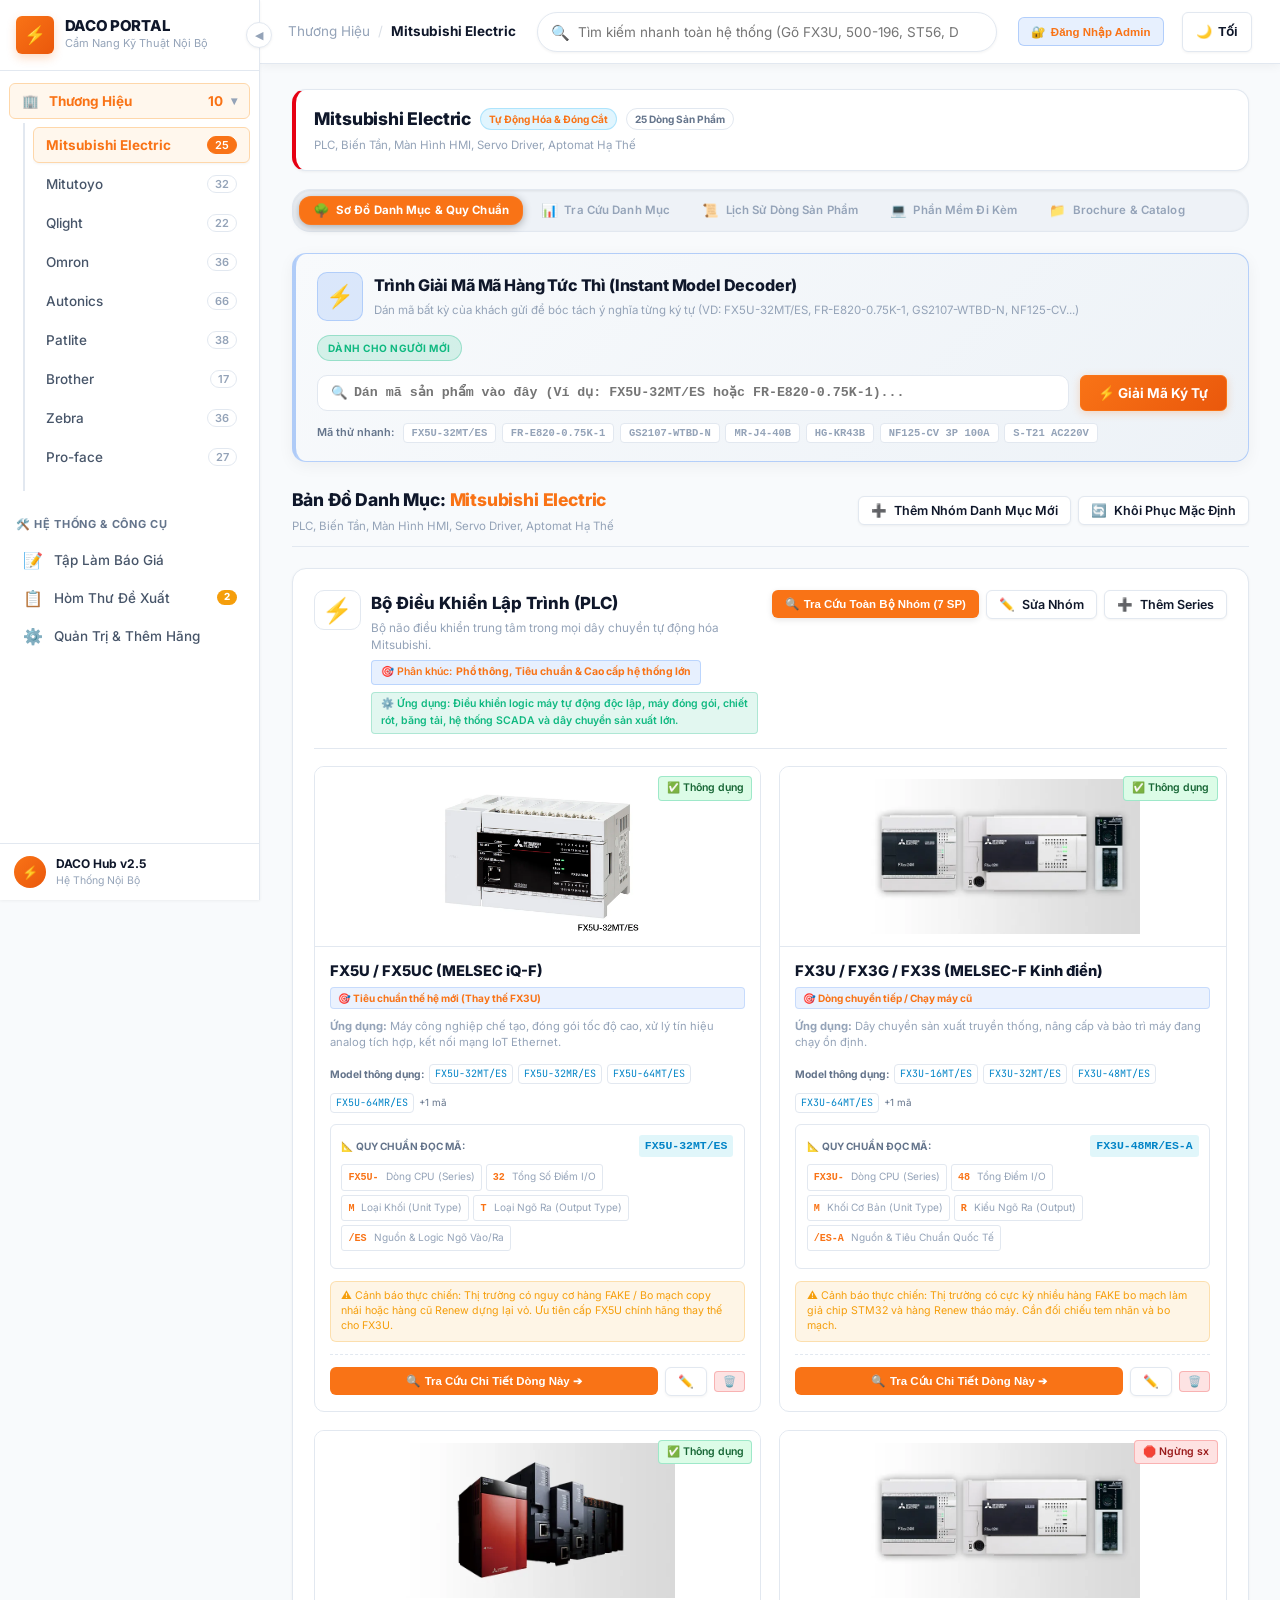
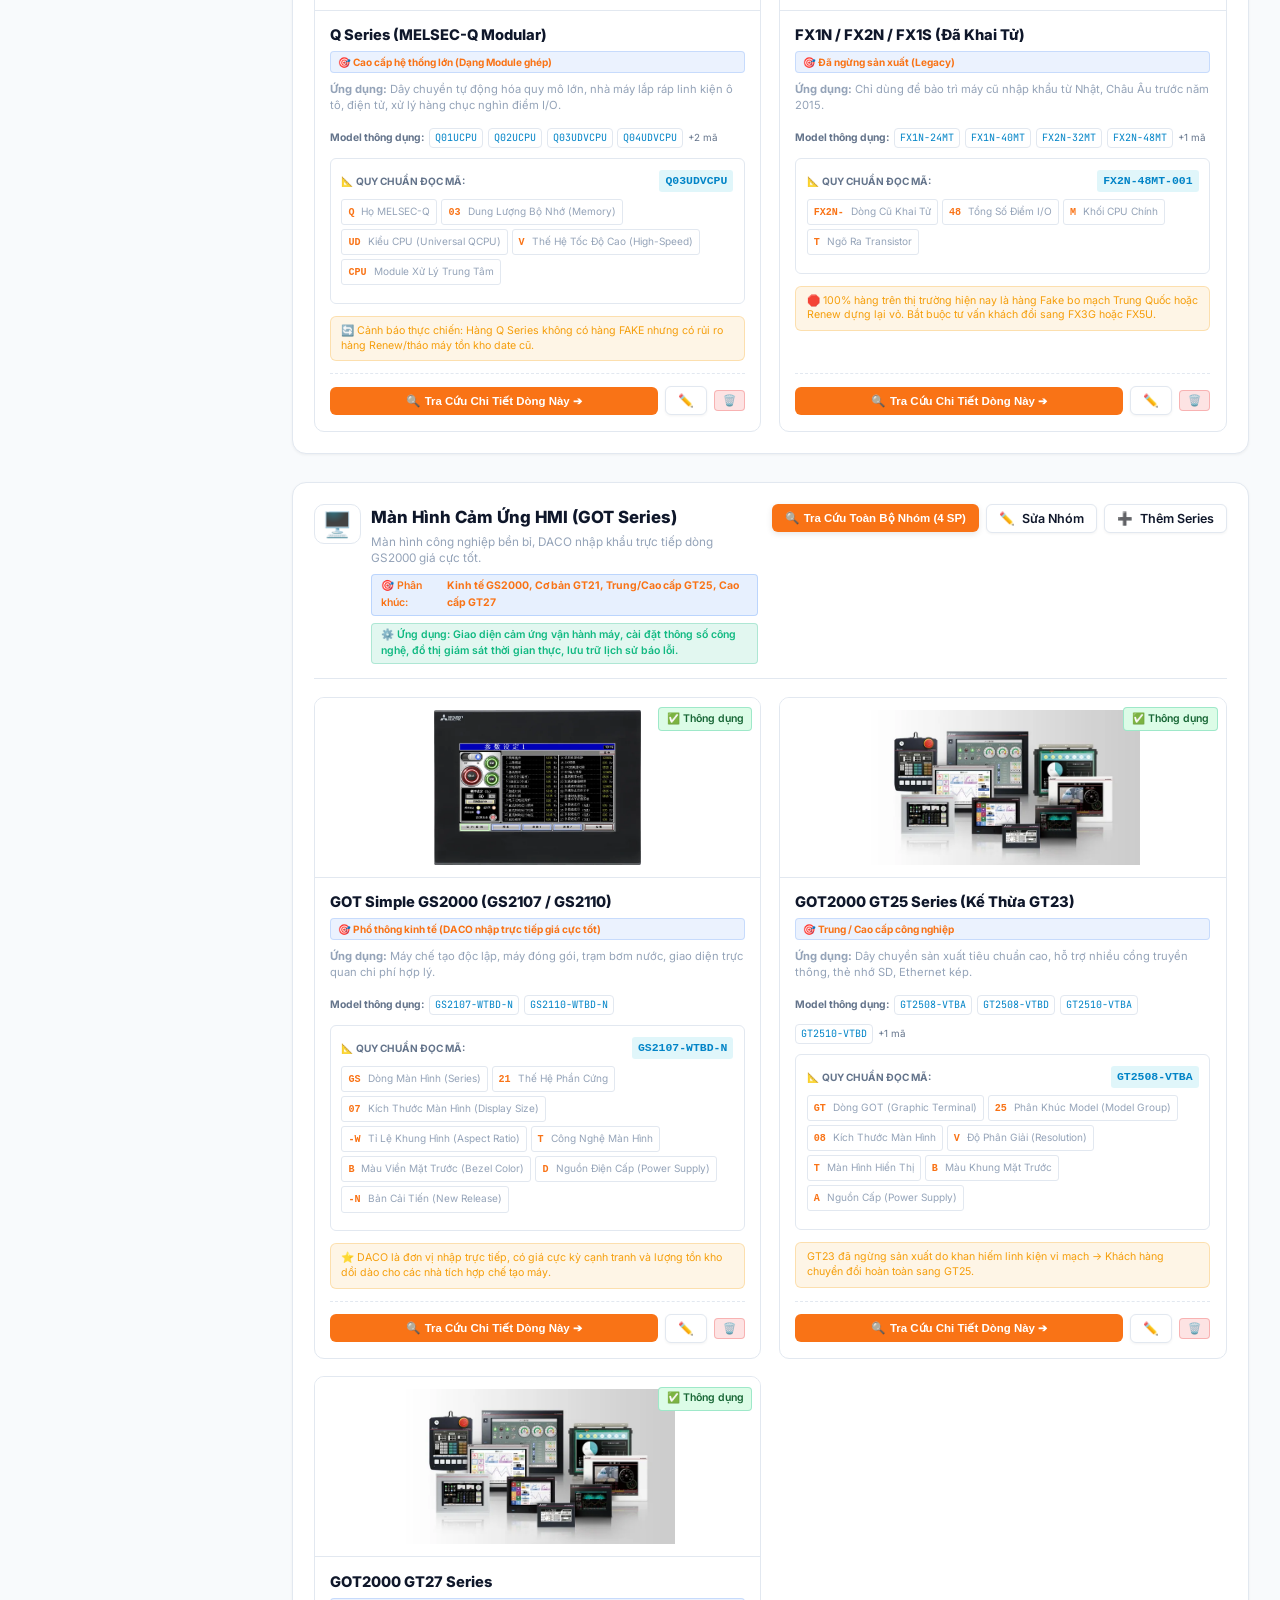
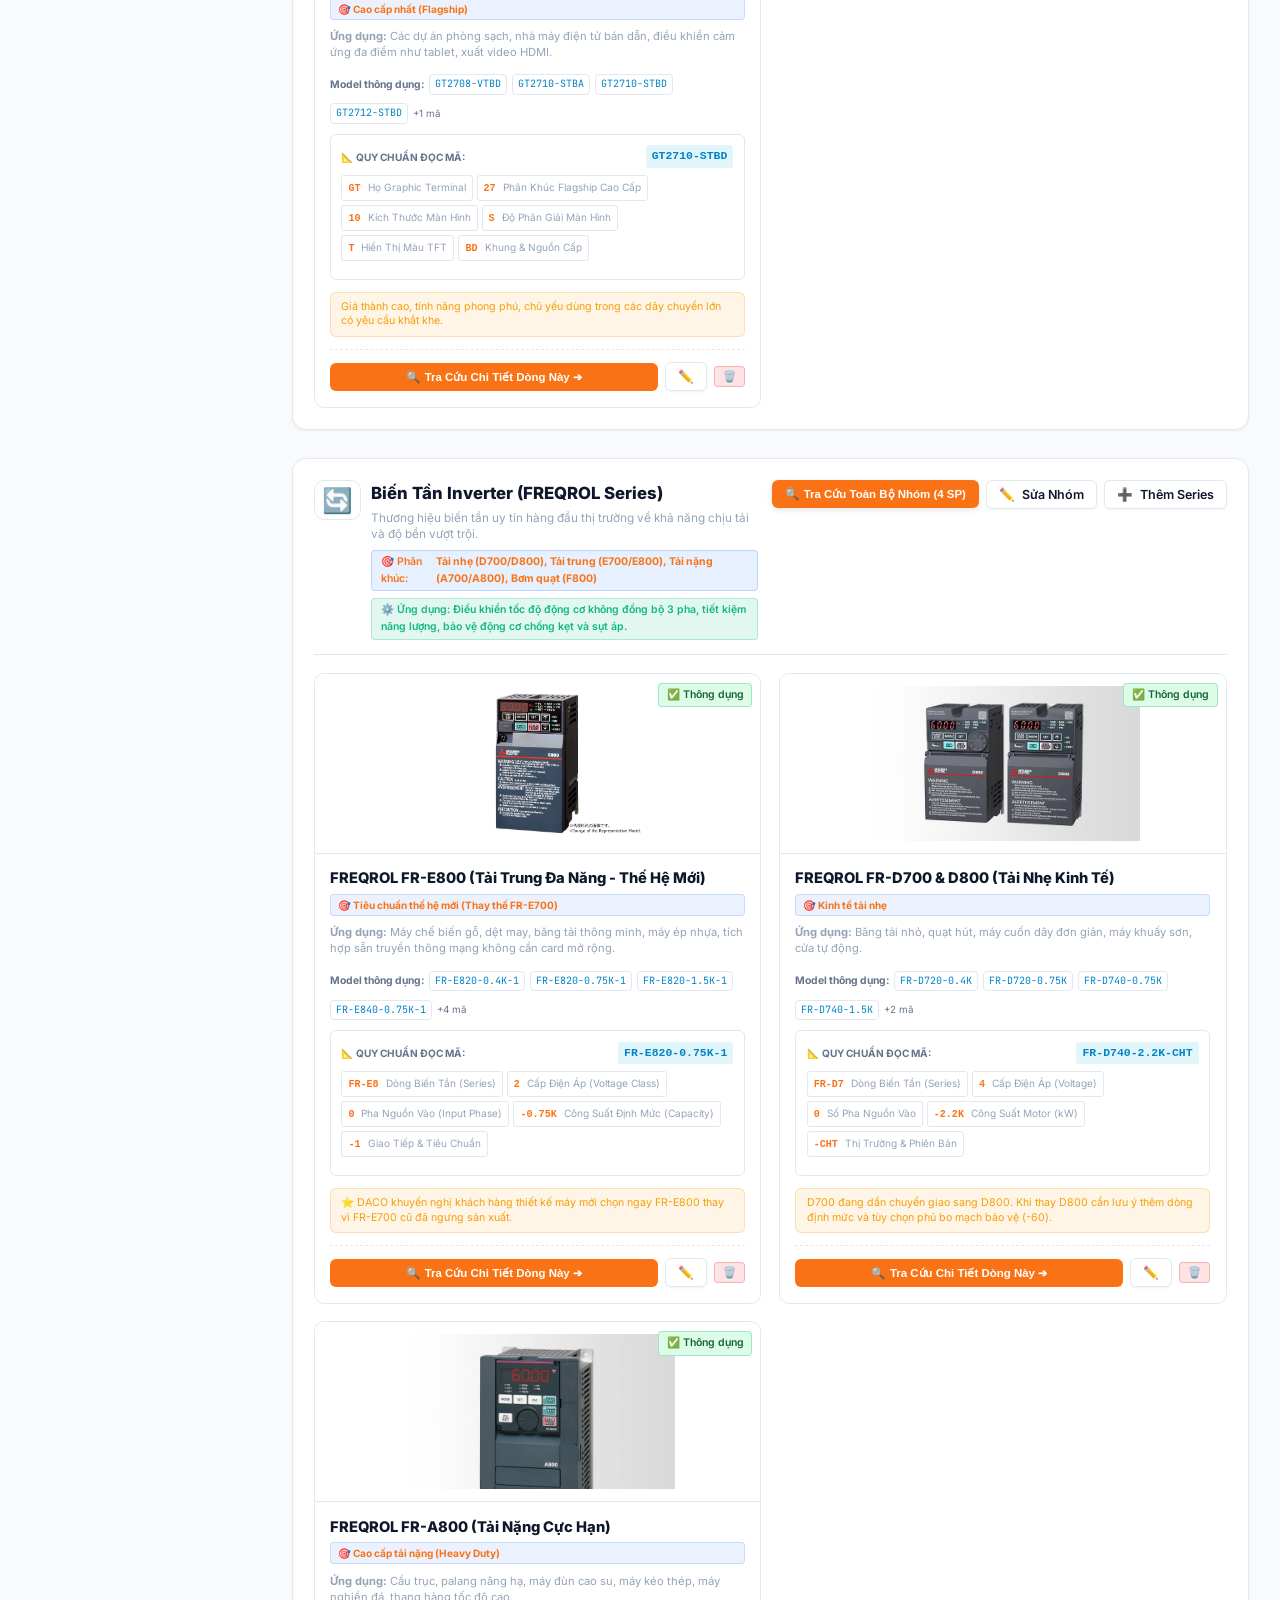
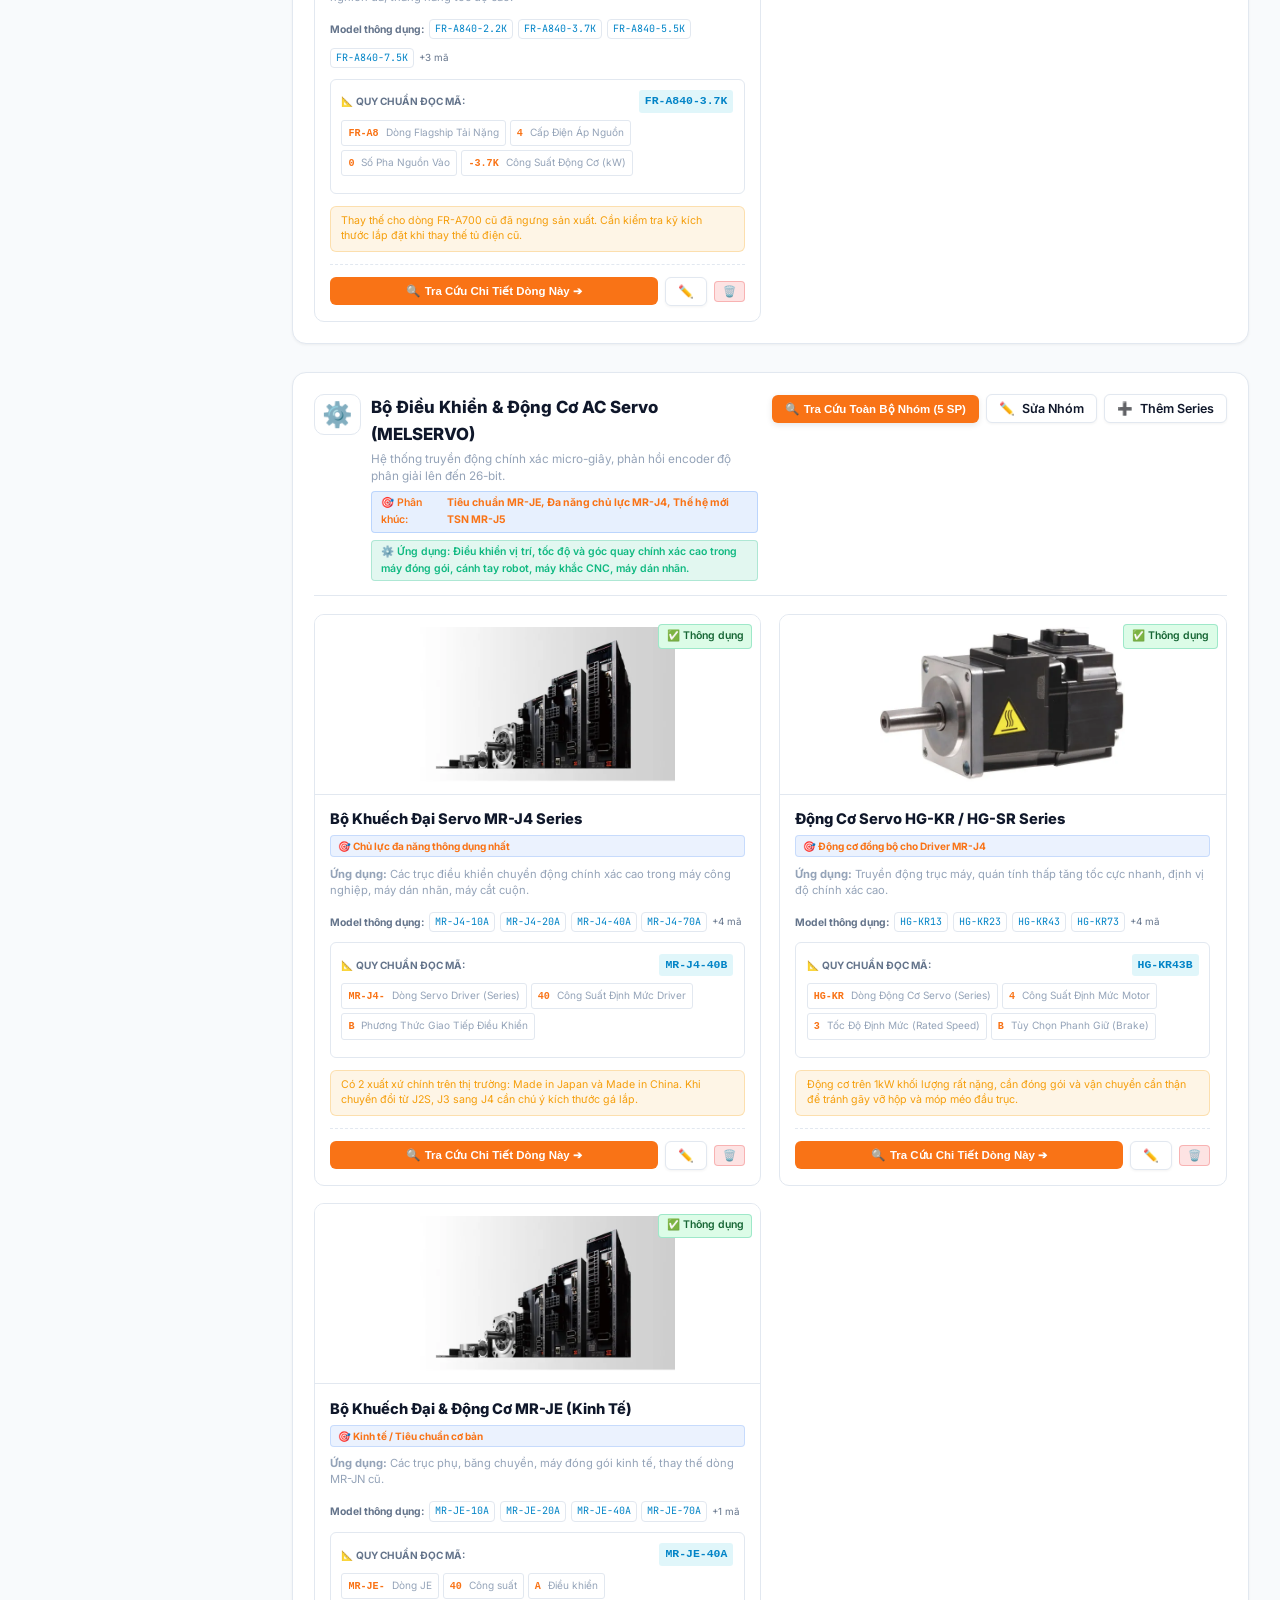
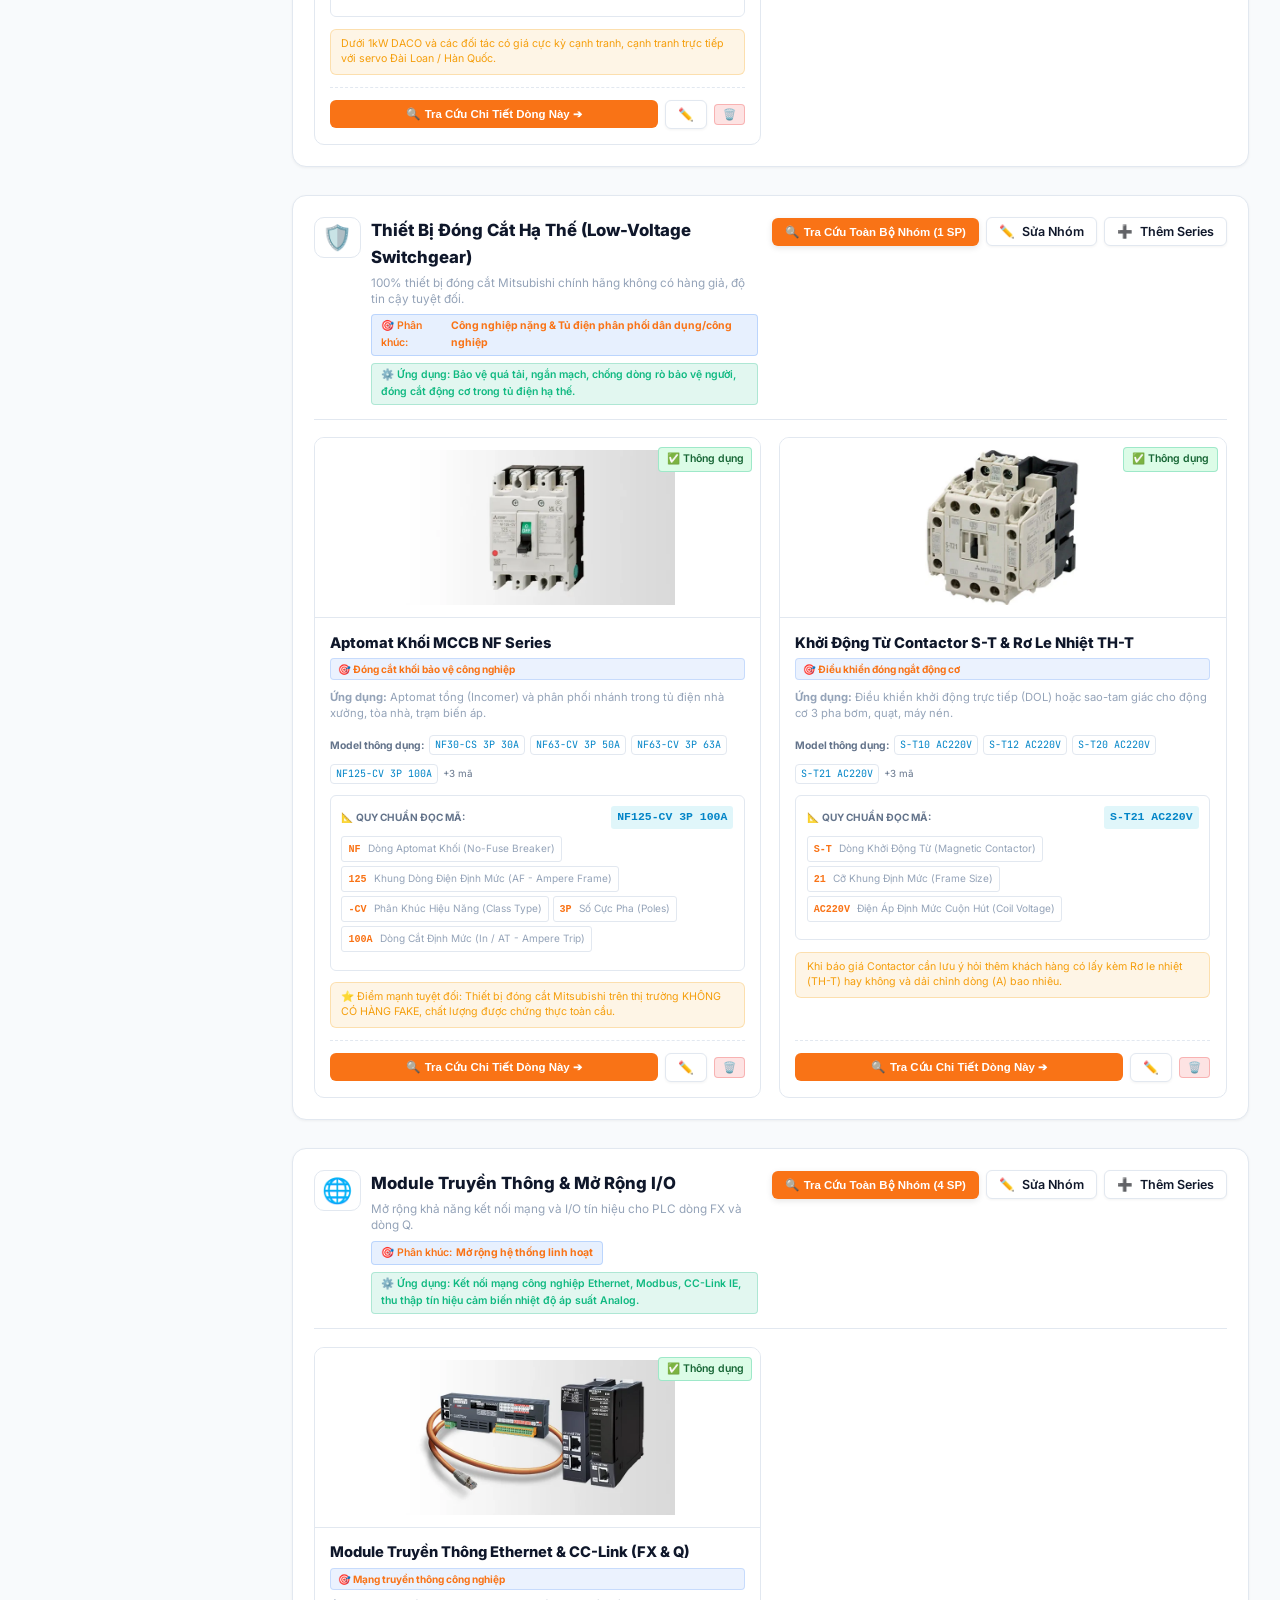
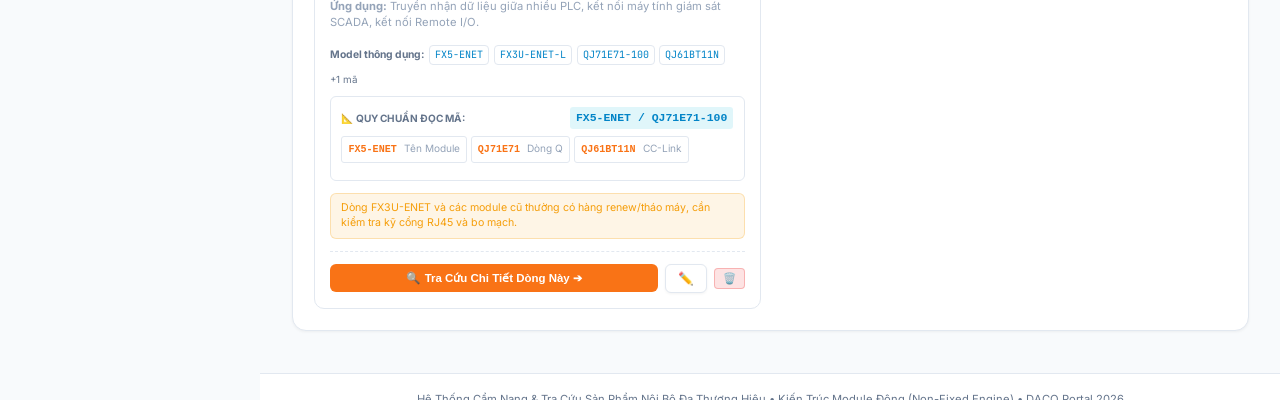
==== commit 53d0e7ae: "feat: implement Admin authentication (daco.admin) and Proposals/Notes Inbox system" ====
--- a/index.html
+++ b/index.html
@@ -52,6 +52,11 @@
           <span class="nav-icon">📝</span>
           <span class="nav-label">Tập Làm Báo Giá</span>
         </button>
+        <button class="sidebar-nav-item" id="sidebarNavNotes" onclick="switchToGlobalView('notes')">
+          <span class="nav-icon">📋</span>
+          <span class="nav-label">Hòm Thư Đề Xuất</span>
+          <span class="sidebar-notes-badge" id="sidebarNotesBadge">0</span>
+        </button>
         <button class="sidebar-nav-item" id="sidebarNavAdmin" onclick="switchToGlobalView('admin')">
           <span class="nav-icon">⚙️</span>
           <span class="nav-label">Quản Trị & Thêm Hãng</span>
@@ -88,8 +93,13 @@
           <div class="search-dropdown" id="searchDropdown"></div>
         </div>
 
-        <!-- Header Actions: Theme Toggle -->
+        <!-- Header Actions: Theme Toggle & Admin Auth -->
         <div class="header-actions">
+          <div id="headerAuthContainer" style="display: flex; align-items: center;">
+            <button class="btn-auth-login" id="btnHeaderLogin" onclick="openAdminLoginModal()" title="Đăng nhập dành cho Quản trị viên">
+              <span>🔐</span> <span class="auth-btn-text">Đăng Nhập Admin</span>
+            </button>
+          </div>
           <button class="theme-toggle" id="themeToggleBtn" title="Chuyển chế độ Sáng / Tối">
             <span id="themeIcon">🌙</span> <span id="themeText">Tối</span>
           </button>
@@ -409,6 +419,71 @@
       </div>
     </section>
 
+    <!-- VIEW: HÒM THƯ ĐỀ XUẤT & GHI CHÚ (FEEDBACK & CHANGE PROPOSALS) -->
+    <section id="view-notes" class="view-section hidden">
+      <div style="display: flex; justify-content: space-between; align-items: flex-start; margin-bottom: 1.25rem; flex-wrap: wrap; gap: 1rem;">
+        <div>
+          <h2 style="font-size: 1.35rem; font-weight: 800; margin-bottom: 0.35rem; display: flex; align-items: center; gap: 0.5rem;">
+            <span>📋</span> <span>Hòm Thư Đề Xuất & Ghi Chú Chỉnh Sửa</span>
+            <span class="notes-header-counter" id="notesHeaderCounter">0 ghi chú</span>
+          </h2>
+          <p style="color: var(--text-muted); font-size: 0.88rem; max-width: 780px; line-height: 1.45;">
+            Toàn bộ phản hồi, ghi chú giá/nhà cung cấp, đề xuất sửa thông số hoặc bổ sung catalogue từ đội ngũ <b>Kinh doanh (Sales)</b> và <b>Mua hàng (Purchasing)</b> được tập hợp tại đây để Admin kiểm duyệt và cập nhật chính thức.
+          </p>
+        </div>
+        <div style="display: flex; gap: 0.75rem; align-items: center; flex-wrap: wrap;">
+          <button class="btn-primary" onclick="openNoteProposalModal(null, '', '')" style="font-weight: 700; display: inline-flex; align-items: center; gap: 0.4rem; padding: 0.6rem 1.1rem; border-radius: var(--radius-sm); font-size: 0.88rem; background: var(--gradient-warning); color: #fff; box-shadow: 0 4px 12px rgba(245,158,11,0.3);">
+            <span>➕</span> <span>Tạo Ghi Chú / Đề Xuất Mới</span>
+          </button>
+        </div>
+      </div>
+
+      <!-- Filter Bar -->
+      <div class="notes-filter-bar">
+        <div class="notes-filter-group">
+          <label>Lọc theo Hãng:</label>
+          <select id="notesFilterBrand" onchange="renderProposalsList()" class="notes-select">
+            <option value="all">Tất cả thương hiệu</option>
+            <option value="mitsubishi">Mitsubishi Electric</option>
+            <option value="qlight">Qlight</option>
+            <option value="brother">Brother</option>
+            <option value="proface">Pro-face</option>
+            <option value="mitutoyo">Mitutoyo</option>
+            <option value="omron">Omron</option>
+            <option value="autonics">Autonics</option>
+            <option value="patlite">Patlite</option>
+            <option value="zebra">Zebra</option>
+            <option value="other">Hệ Thống / Hãng Khác</option>
+          </select>
+        </div>
+        <div class="notes-filter-group">
+          <label>Trạng thái duyệt:</label>
+          <select id="notesFilterStatus" onchange="renderProposalsList()" class="notes-select">
+            <option value="all">Tất cả trạng thái</option>
+            <option value="pending">⏳ Chờ Admin duyệt</option>
+            <option value="approved">✅ Đã phê duyệt / Cập nhật</option>
+            <option value="rejected">❌ Đã từ chối</option>
+          </select>
+        </div>
+        <div class="notes-filter-group">
+          <label>Loại đề xuất:</label>
+          <select id="notesFilterType" onchange="renderProposalsList()" class="notes-select">
+            <option value="all">Tất cả phân loại</option>
+            <option value="spec">Sửa thông số / Model</option>
+            <option value="catalog">Cập nhật Catalogue / File</option>
+            <option value="price_supplier">Ghi chú Giá & Nhà cung cấp</option>
+            <option value="new_product">Đề xuất thêm Model mới</option>
+            <option value="other">Ý kiến khác</option>
+          </select>
+        </div>
+      </div>
+
+      <!-- Proposals List Container -->
+      <div id="proposalsListContainer" class="proposals-list-container">
+        <!-- Rendered dynamically -->
+      </div>
+    </section>
+
     <!-- VIEW 6: ADMIN DATA MANAGER & NEW BRAND CREATOR -->
     <section id="view-admin" class="view-section hidden">
       <div style="margin-bottom: 1.25rem;">
@@ -919,6 +994,103 @@
     <div class="modal-card" style="max-width: 700px; max-height: 90vh;">
       <button class="modal-close" onclick="closeSupplierEditModal()">&times;</button>
       <div id="supplierEditModalContent"></div>
+    </div>
+  </div>
+
+  <!-- Modal Đăng Nhập Quản Trị Viên (Admin Login) -->
+  <div class="modal-overlay" id="adminLoginModal">
+    <div class="modal-card" style="max-width: 440px; border-radius: 14px;">
+      <button class="modal-close" onclick="closeAdminLoginModal()">&times;</button>
+      <div style="text-align: center; margin-bottom: 1.5rem;">
+        <div style="font-size: 2.5rem; margin-bottom: 0.5rem;">🔐</div>
+        <h3 style="font-size: 1.3rem; font-weight: 800; color: var(--text-main); margin-bottom: 0.35rem;">Đăng Nhập Quản Trị Viên</h3>
+        <p style="font-size: 0.84rem; color: var(--text-muted); line-height: 1.4;">Chỉ Admin mới có quyền sửa đổi cơ sở dữ liệu, quy hoạch danh mục và phê duyệt các đề xuất.</p>
+      </div>
+      <form id="adminLoginForm" onsubmit="submitAdminLogin(event)">
+        <div style="margin-bottom: 1rem;">
+          <label style="display: block; font-size: 0.78rem; font-weight: 700; color: var(--text-dim); text-transform: uppercase; margin-bottom: 0.4rem;">Tài Khoản Admin:</label>
+          <input type="text" id="adminUsernameInput" placeholder="daco.admin" autocomplete="username" required style="width: 100%; padding: 0.65rem 0.9rem; border-radius: 8px; border: 1px solid var(--border-color); background: var(--bg-secondary); color: var(--text-main); font-size: 0.92rem;">
+        </div>
+        <div style="margin-bottom: 1.25rem;">
+          <label style="display: block; font-size: 0.78rem; font-weight: 700; color: var(--text-dim); text-transform: uppercase; margin-bottom: 0.4rem;">Mật Khẩu:</label>
+          <input type="password" id="adminPasswordInput" placeholder="••••••••" autocomplete="current-password" required style="width: 100%; padding: 0.65rem 0.9rem; border-radius: 8px; border: 1px solid var(--border-color); background: var(--bg-secondary); color: var(--text-main); font-size: 0.92rem;">
+          <div id="adminLoginError" style="display: none; color: #ef4444; font-size: 0.8rem; font-weight: 600; margin-top: 0.5rem;"></div>
+        </div>
+        <div style="display: flex; gap: 0.75rem; justify-content: flex-end;">
+          <button type="button" class="btn-secondary" onclick="closeAdminLoginModal()" style="padding: 0.6rem 1.1rem;">Hủy</button>
+          <button type="submit" class="btn-primary" style="padding: 0.6rem 1.4rem; font-weight: 700; background: var(--gradient-primary);">Đăng Nhập</button>
+        </div>
+      </form>
+    </div>
+  </div>
+
+  <!-- Modal Gửi Ghi Chú / Đề Xuất Sửa (Note Proposal Modal) -->
+  <div class="modal-overlay" id="noteProposalModal">
+    <div class="modal-card" style="max-width: 620px; max-height: 90vh;">
+      <button class="modal-close" onclick="closeNoteProposalModal()">&times;</button>
+      <div style="margin-bottom: 1.25rem;">
+        <div style="display: flex; align-items: center; gap: 0.5rem; margin-bottom: 0.25rem;">
+          <span style="font-size: 1.3rem;">📝</span>
+          <h3 style="font-size: 1.2rem; font-weight: 800; color: var(--text-main);">Gửi Ghi Chú & Đề Xuất Chỉnh Sửa</h3>
+        </div>
+        <p style="font-size: 0.84rem; color: var(--text-muted); line-height: 1.4;">Ghi chú của bạn sẽ được lưu vào hệ thống để mọi người cùng xem và gửi tới Admin phê duyệt cập nhật.</p>
+      </div>
+      <form id="noteProposalForm" onsubmit="submitNoteProposal(event)">
+        <input type="hidden" id="proposalProductId" value="">
+        <div style="display: grid; grid-template-columns: 1fr 1fr; gap: 0.75rem; margin-bottom: 0.85rem;">
+          <div>
+            <label style="display: block; font-size: 0.76rem; font-weight: 700; color: var(--text-dim); text-transform: uppercase; margin-bottom: 0.35rem;">Họ Tên & Bộ Phận (*):</label>
+            <input type="text" id="proposalAuthorInput" placeholder="Ví dụ: Hoàng - Sales Hà Nội" required style="width: 100%; padding: 0.6rem 0.8rem; border-radius: 6px; border: 1px solid var(--border-color); background: var(--bg-secondary); color: var(--text-main); font-size: 0.88rem;">
+          </div>
+          <div>
+            <label style="display: block; font-size: 0.76rem; font-weight: 700; color: var(--text-dim); text-transform: uppercase; margin-bottom: 0.35rem;">Thương Hiệu Liên Quan:</label>
+            <select id="proposalBrandSelect" style="width: 100%; padding: 0.6rem 0.8rem; border-radius: 6px; border: 1px solid var(--border-color); background: var(--bg-secondary); color: var(--text-main); font-size: 0.88rem;">
+              <option value="mitsubishi">Mitsubishi Electric</option>
+              <option value="qlight">Qlight</option>
+              <option value="brother">Brother</option>
+              <option value="proface">Pro-face</option>
+              <option value="mitutoyo">Mitutoyo</option>
+              <option value="omron">Omron</option>
+              <option value="autonics">Autonics</option>
+              <option value="patlite">Patlite</option>
+              <option value="zebra">Zebra</option>
+              <option value="other">Hãng Khác / Toàn Hệ Thống</option>
+            </select>
+          </div>
+        </div>
+
+        <div style="display: grid; grid-template-columns: 1fr 1fr; gap: 0.75rem; margin-bottom: 0.85rem;">
+          <div>
+            <label style="display: block; font-size: 0.76rem; font-weight: 700; color: var(--text-dim); text-transform: uppercase; margin-bottom: 0.35rem;">Dòng Sản Phẩm / Mã Model:</label>
+            <input type="text" id="proposalProductSerialInput" placeholder="Ví dụ: PFXET6400WAD, PT-E850TKW..." style="width: 100%; padding: 0.6rem 0.8rem; border-radius: 6px; border: 1px solid var(--border-color); background: var(--bg-secondary); color: var(--text-main); font-size: 0.88rem;">
+          </div>
+          <div>
+            <label style="display: block; font-size: 0.76rem; font-weight: 700; color: var(--text-dim); text-transform: uppercase; margin-bottom: 0.35rem;">Phân Loại Đề Xuất:</label>
+            <select id="proposalTypeSelect" style="width: 100%; padding: 0.6rem 0.8rem; border-radius: 6px; border: 1px solid var(--border-color); background: var(--bg-secondary); color: var(--text-main); font-size: 0.88rem;">
+              <option value="spec">Sửa thông số / Model kỹ thuật</option>
+              <option value="catalog">Cập nhật Catalogue / File PDF</option>
+              <option value="price_supplier">Ghi chú Giá vốn, Tồn kho & Nhà cung cấp</option>
+              <option value="new_product">Đề xuất bổ sung Model / Dòng mới</option>
+              <option value="other">Góp ý khác</option>
+            </select>
+          </div>
+        </div>
+
+        <div style="margin-bottom: 0.85rem;">
+          <label style="display: block; font-size: 0.76rem; font-weight: 700; color: var(--text-dim); text-transform: uppercase; margin-bottom: 0.35rem;">Nội Dung Ghi Chú / Đề Xuất Cụ Thể (*):</label>
+          <textarea id="proposalContentInput" rows="4" placeholder="Mô tả chi tiết những gì cần chỉnh sửa, thông tin báo giá mới từ NCC, hoặc lỗi sai cần đính chính..." required style="width: 100%; padding: 0.65rem 0.85rem; border-radius: 6px; border: 1px solid var(--border-color); background: var(--bg-secondary); color: var(--text-main); font-size: 0.88rem; line-height: 1.45;"></textarea>
+        </div>
+
+        <div style="margin-bottom: 1.25rem;">
+          <label style="display: block; font-size: 0.76rem; font-weight: 700; color: var(--text-dim); text-transform: uppercase; margin-bottom: 0.35rem;">Link Tài Liệu / Báo Giá Đính Kèm (Nếu có):</label>
+          <input type="text" id="proposalLinkInput" placeholder="https://... hoặc tên file catalogue đính kèm" style="width: 100%; padding: 0.55rem 0.8rem; border-radius: 6px; border: 1px solid var(--border-color); background: var(--bg-secondary); color: var(--text-main); font-size: 0.85rem;">
+        </div>
+
+        <div style="display: flex; gap: 0.75rem; justify-content: flex-end;">
+          <button type="button" class="btn-secondary" onclick="closeNoteProposalModal()" style="padding: 0.6rem 1.1rem;">Hủy</button>
+          <button type="submit" class="btn-primary" style="padding: 0.6rem 1.4rem; font-weight: 700; background: var(--gradient-warning); color: #fff;">Gửi Đề Xuất Cho Admin</button>
+        </div>
+      </form>
     </div>
   </div>
 
--- a/assets/style.css
+++ b/assets/style.css
@@ -2668,3 +2668,235 @@
 
 
 
+
+
+/* ===== AUTHENTICATION & ADMIN ROLES ===== */
+.btn-auth-login {
+  display: inline-flex;
+  align-items: center;
+  gap: 0.4rem;
+  padding: 0.45rem 0.9rem;
+  background: rgba(59, 130, 246, 0.12);
+  border: 1px solid rgba(59, 130, 246, 0.3);
+  color: var(--accent-blue);
+  border-radius: var(--radius-sm);
+  font-size: 0.82rem;
+  font-weight: 700;
+  cursor: pointer;
+  transition: all 0.2s ease;
+  margin-right: 0.5rem;
+}
+.btn-auth-login:hover {
+  background: var(--accent-blue);
+  color: #fff;
+  box-shadow: 0 2px 8px rgba(59, 130, 246, 0.4);
+}
+
+.admin-badge-pill {
+  display: inline-flex;
+  align-items: center;
+  gap: 0.45rem;
+  padding: 0.35rem 0.75rem;
+  background: linear-gradient(135deg, rgba(234, 88, 12, 0.15), rgba(249, 115, 22, 0.25));
+  border: 1px solid rgba(249, 115, 22, 0.5);
+  border-radius: 20px;
+  font-size: 0.8rem;
+  color: var(--accent);
+  margin-right: 0.6rem;
+}
+.btn-logout-small {
+  background: none;
+  border: none;
+  color: #ef4444;
+  font-size: 0.75rem;
+  font-weight: 700;
+  cursor: pointer;
+  padding: 2px 4px;
+  border-radius: 4px;
+  text-decoration: underline;
+  margin-left: 4px;
+}
+.btn-logout-small:hover {
+  color: #dc2626;
+}
+
+.sidebar-notes-badge {
+  display: inline-flex;
+  align-items: center;
+  justify-content: center;
+  background: #f59e0b;
+  color: #ffffff;
+  font-size: 0.7rem;
+  font-weight: 800;
+  padding: 1px 7px;
+  border-radius: 12px;
+  margin-left: auto;
+  line-height: 1.3;
+}
+
+/* ===== HÒM THƯ ĐỀ XUẤT & GHI CHÚ VIEW ===== */
+.notes-header-counter {
+  font-size: 0.78rem;
+  font-weight: 700;
+  padding: 3px 9px;
+  background: rgba(245, 158, 11, 0.15);
+  color: #f59e0b;
+  border-radius: 12px;
+  border: 1px solid rgba(245, 158, 11, 0.3);
+}
+
+.notes-filter-bar {
+  display: flex;
+  gap: 1rem;
+  align-items: center;
+  flex-wrap: wrap;
+  background: var(--bg-card);
+  padding: 0.85rem 1.15rem;
+  border-radius: var(--radius-md);
+  border: 1px solid var(--border-color);
+  margin-bottom: 1.25rem;
+}
+.notes-filter-group {
+  display: flex;
+  align-items: center;
+  gap: 0.5rem;
+}
+.notes-filter-group label {
+  font-size: 0.8rem;
+  font-weight: 700;
+  color: var(--text-muted);
+}
+.notes-select {
+  padding: 0.45rem 0.75rem;
+  border-radius: 6px;
+  border: 1px solid var(--border-color);
+  background: var(--bg-secondary);
+  color: var(--text-main);
+  font-size: 0.84rem;
+  outline: none;
+}
+.notes-select:focus {
+  border-color: var(--accent-blue);
+}
+
+.proposals-list-container {
+  display: flex;
+  flex-direction: column;
+  gap: 1rem;
+}
+
+.proposal-card {
+  background: var(--bg-card);
+  border: 1px solid var(--border-color);
+  border-radius: var(--radius-md);
+  padding: 1.15rem 1.25rem;
+  transition: all 0.2s ease;
+  position: relative;
+}
+.proposal-card:hover {
+  border-color: var(--border-hover);
+  box-shadow: var(--shadow-sm);
+}
+.proposal-card.pending {
+  border-left: 4px solid #f59e0b;
+}
+.proposal-card.approved {
+  border-left: 4px solid #10b981;
+}
+.proposal-card.rejected {
+  border-left: 4px solid #ef4444;
+}
+
+.proposal-top-row {
+  display: flex;
+  align-items: center;
+  justify-content: space-between;
+  margin-bottom: 0.6rem;
+  flex-wrap: wrap;
+  gap: 0.5rem;
+}
+.proposal-meta-left {
+  display: flex;
+  align-items: center;
+  gap: 0.5rem;
+  flex-wrap: wrap;
+}
+.proposal-status-badge {
+  font-size: 0.74rem;
+  font-weight: 700;
+  padding: 2px 8px;
+  border-radius: 4px;
+  text-transform: uppercase;
+}
+.proposal-status-badge.pending {
+  background: rgba(245, 158, 11, 0.15);
+  color: #f59e0b;
+  border: 1px solid rgba(245, 158, 11, 0.3);
+}
+.proposal-status-badge.approved {
+  background: rgba(16, 185, 129, 0.15);
+  color: #10b981;
+  border: 1px solid rgba(16, 185, 129, 0.3);
+}
+.proposal-status-badge.rejected {
+  background: rgba(239, 68, 68, 0.15);
+  color: #ef4444;
+  border: 1px solid rgba(239, 68, 68, 0.3);
+}
+
+.proposal-type-badge {
+  font-size: 0.74rem;
+  font-weight: 600;
+  padding: 2px 7px;
+  background: rgba(59, 130, 246, 0.12);
+  color: var(--accent-blue);
+  border-radius: 4px;
+}
+.proposal-author {
+  font-size: 0.82rem;
+  color: var(--text-secondary);
+  font-weight: 600;
+}
+.proposal-date {
+  font-size: 0.78rem;
+  color: var(--text-dim);
+}
+
+.proposal-content {
+  font-size: 0.92rem;
+  color: var(--text-main);
+  line-height: 1.5;
+  margin-bottom: 0.75rem;
+  white-space: pre-line;
+}
+
+.proposal-link-box {
+  background: var(--bg-secondary);
+  padding: 0.4rem 0.75rem;
+  border-radius: 4px;
+  font-size: 0.8rem;
+  margin-bottom: 0.75rem;
+  display: inline-flex;
+  align-items: center;
+  gap: 0.4rem;
+}
+
+.proposal-admin-feedback {
+  background: rgba(16, 185, 129, 0.08);
+  border: 1px dashed rgba(16, 185, 129, 0.4);
+  padding: 0.6rem 0.9rem;
+  border-radius: 6px;
+  margin-top: 0.6rem;
+  font-size: 0.84rem;
+  color: #10b981;
+}
+
+.proposal-actions-row {
+  display: flex;
+  gap: 0.5rem;
+  align-items: center;
+  justify-content: flex-end;
+  border-top: 1px solid var(--border-color);
+  padding-top: 0.65rem;
+  margin-top: 0.65rem;
+}
